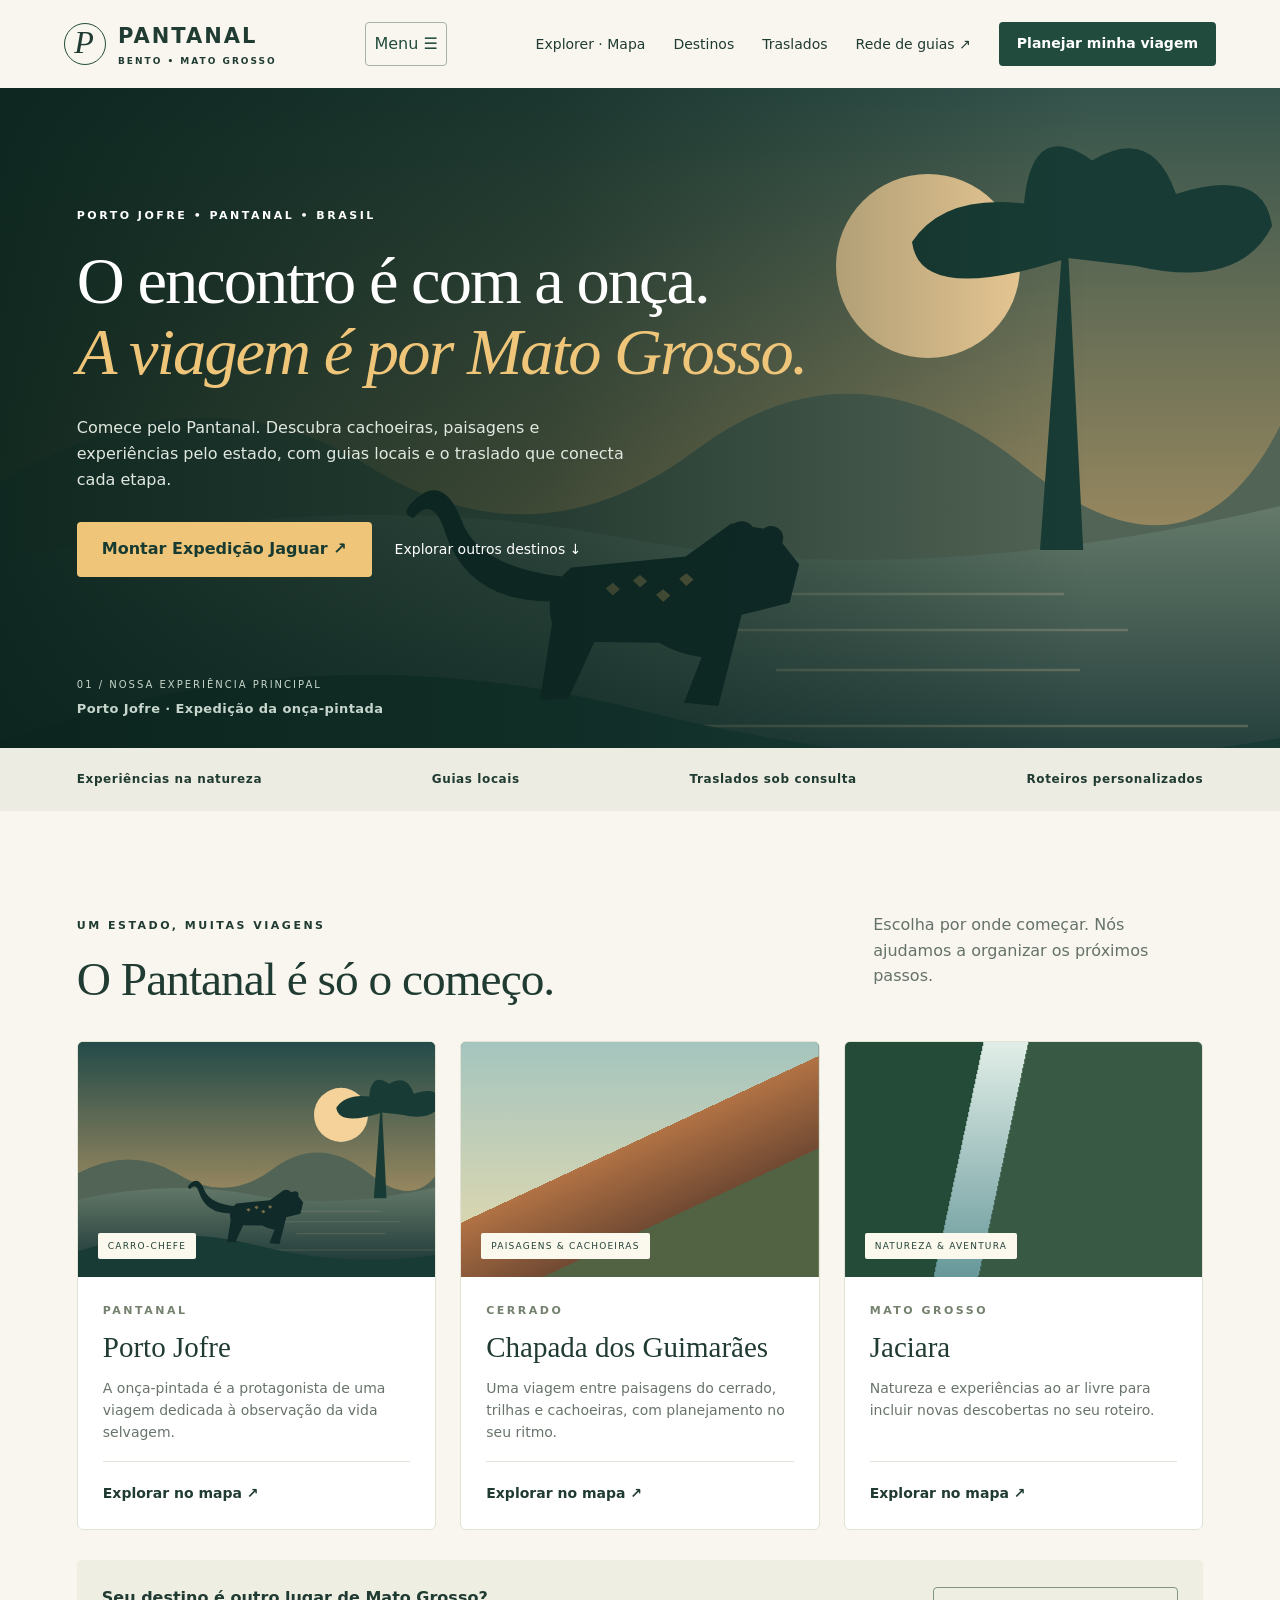
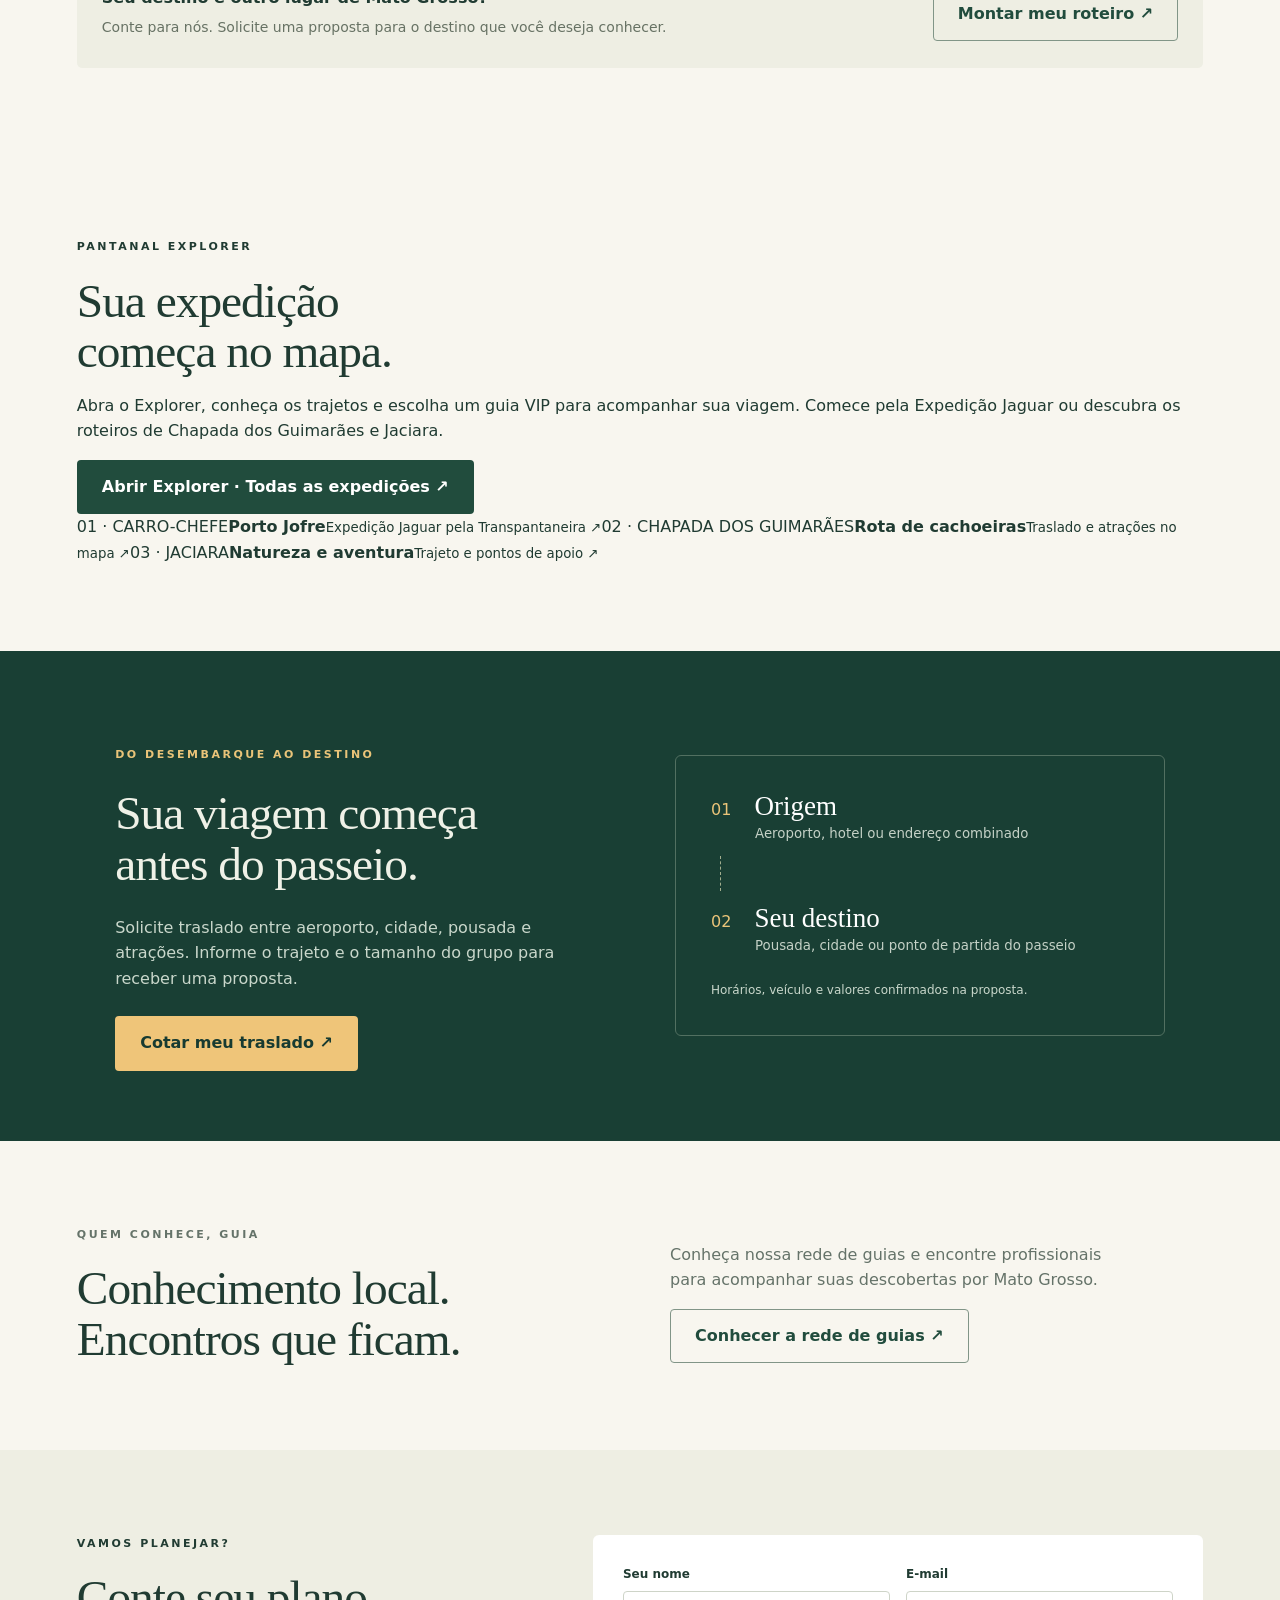
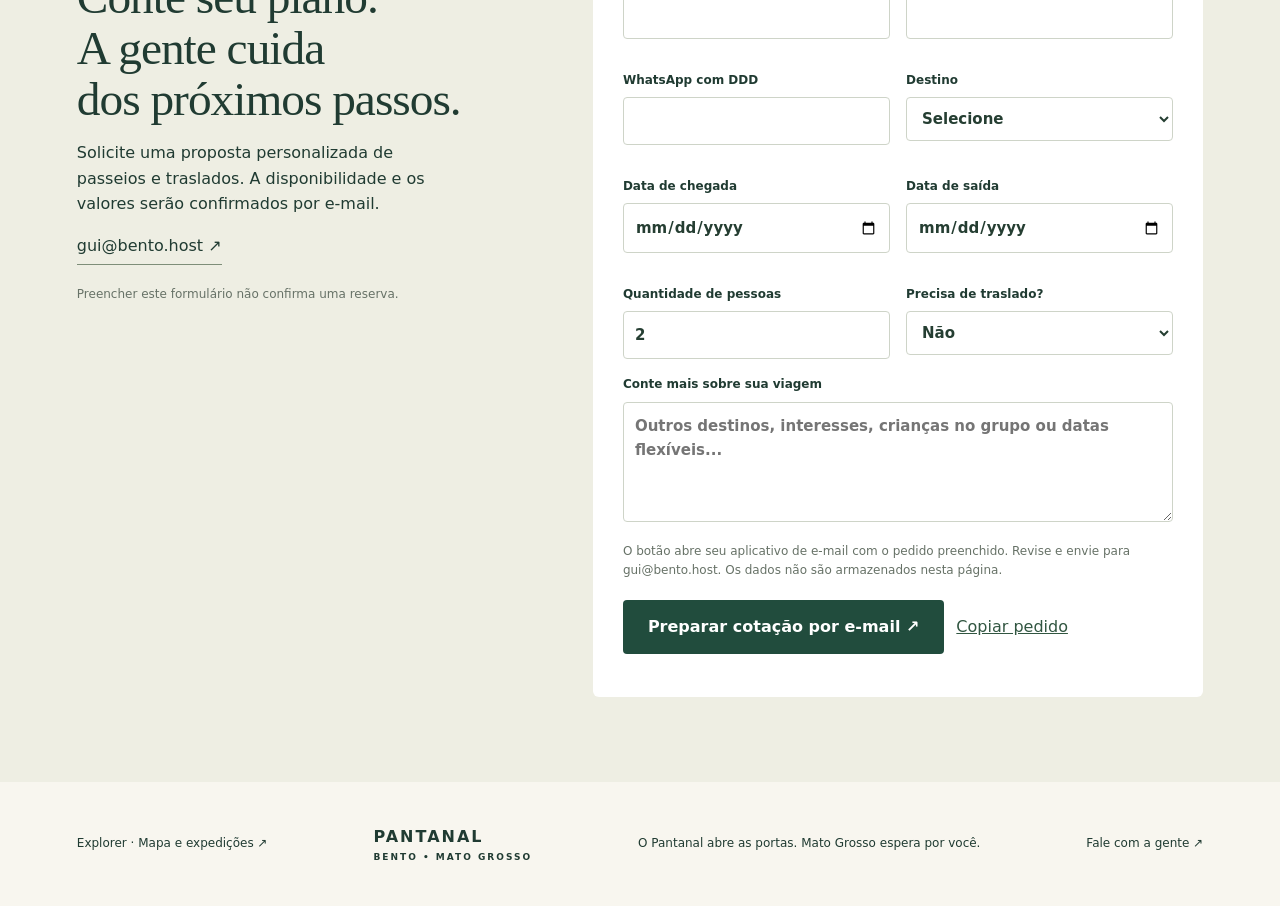
==== index.html @ ec5a6e02 "Add files via upload" ====
<!doctype html>
<html lang="pt-BR"><head><meta charset="utf-8"><meta name="viewport" content="width=device-width,initial-scale=1"><title>Pantanal Bento | Sua viagem por Mato Grosso</title><meta name="description" content="Planeje sua viagem a Porto Jofre, Pantanal, Chapada dos Guimarães e Jaciara. Solicite cotação de experiências, guias e traslados em Mato Grosso."><meta name="theme-color" content="#173d34"><link rel="stylesheet" href="assets/pantanal-home/home.css"><script defer src="assets/pantanal-home/home.js"></script></head>
<body><a class="skip" href="#conteudo">Pular para o conteúdo</a><header><a class="brand" href="./" aria-label="Pantanal Bento, início"><span class="mark">P</span><span>PANTANAL<small>BENTO • MATO GROSSO</small></span></a><button class="menu" aria-expanded="false" aria-controls="nav" hidden>Menu ☰</button><nav id="nav" aria-label="Principal"><a href="explorer.html">Explorer · Mapa</a><a href="#destinos">Destinos</a><a href="#traslados">Traslados</a><a href="guias/">Rede de guias ↗</a><a class="button small" href="#cotacao">Planejar minha viagem</a></nav></header>
<main id="conteudo"><section class="hero"><div class="hero-art" role="img" aria-label="Ilustração de uma onça à beira do rio no Pantanal"></div><div class="hero-content"><p class="eyebrow">PORTO JOFRE • PANTANAL • BRASIL</p><h1>O encontro é com a onça.<br><em>A viagem é por Mato Grosso.</em></h1><p>Comece pelo Pantanal. Descubra cachoeiras, paisagens e experiências pelo estado, com guias locais e o traslado que conecta cada etapa.</p><a class="button gold" href="explorer.html?expedicao=porto-jofre">Montar Expedição Jaguar ↗</a><a class="text-link" href="#destinos">Explorar outros destinos ↓</a></div><div class="hero-caption">01 / NOSSA EXPERIÊNCIA PRINCIPAL <strong>Porto Jofre · Expedição da onça-pintada</strong></div></section>
<div class="intro-strip"><span>Experiências na natureza</span><span>Guias locais</span><span>Traslados sob consulta</span><span>Roteiros personalizados</span></div>
<section class="section" id="destinos"><div class="section-heading"><div><p class="eyebrow">UM ESTADO, MUITAS VIAGENS</p><h2>O Pantanal é só o começo.</h2></div><p>Escolha por onde começar. Nós ajudamos a organizar os próximos passos.</p></div><div class="cards"><article class="card"><div class="cover pantanal"><span>CARRO-CHEFE</span></div><div class="card-body"><p class="eyebrow">PANTANAL</p><h3>Porto Jofre</h3><p>A onça-pintada é a protagonista de uma viagem dedicada à observação da vida selvagem.</p><a href="explorer.html?expedicao=porto-jofre">Explorar no mapa ↗</a></div></article><article class="card"><div class="cover chapada"><span>PAISAGENS & CACHOEIRAS</span></div><div class="card-body"><p class="eyebrow">CERRADO</p><h3>Chapada dos Guimarães</h3><p>Uma viagem entre paisagens do cerrado, trilhas e cachoeiras, com planejamento no seu ritmo.</p><a href="explorer.html?expedicao=chapada">Explorar no mapa ↗</a></div></article><article class="card"><div class="cover jaciara"><span>NATUREZA & AVENTURA</span></div><div class="card-body"><p class="eyebrow">MATO GROSSO</p><h3>Jaciara</h3><p>Natureza e experiências ao ar livre para incluir novas descobertas no seu roteiro.</p><a href="explorer.html?expedicao=jaciara">Explorar no mapa ↗</a></div></article></div><div class="other"><div><strong>Seu destino é outro lugar de Mato Grosso?</strong><p>Conte para nós. Solicite uma proposta para o destino que você deseja conhecer.</p></div><a class="button outline" href="#cotacao" data-destino="Outro destino em Mato Grosso">Montar meu roteiro ↗</a></div></section>
<section class="section explorer-entry" id="explorer" aria-labelledby="explorer-title"><div><p class="eyebrow">PANTANAL EXPLORER</p><h2 id="explorer-title">Sua expedição<br>começa no mapa.</h2><p>Abra o Explorer, conheça os trajetos e escolha um guia VIP para acompanhar sua viagem. Comece pela Expedição Jaguar ou descubra os roteiros de Chapada dos Guimarães e Jaciara.</p><a class="button" href="explorer.html">Abrir Explorer · Todas as expedições ↗</a></div><div class="explorer-routes" aria-label="Expedições no Explorer"><a href="explorer.html?expedicao=porto-jofre"><span>01 · CARRO-CHEFE</span><strong>Porto Jofre</strong><small>Expedição Jaguar pela Transpantaneira ↗</small></a><a href="explorer.html?expedicao=chapada"><span>02 · CHAPADA DOS GUIMARÃES</span><strong>Rota de cachoeiras</strong><small>Traslado e atrações no mapa ↗</small></a><a href="explorer.html?expedicao=jaciara"><span>03 · JACIARA</span><strong>Natureza e aventura</strong><small>Trajeto e pontos de apoio ↗</small></a></div></section>
<section class="transfer" id="traslados"><div><p class="eyebrow">DO DESEMBARQUE AO DESTINO</p><h2>Sua viagem começa<br>antes do passeio.</h2><p>Solicite traslado entre aeroporto, cidade, pousada e atrações. Informe o trajeto e o tamanho do grupo para receber uma proposta.</p><a class="button gold" href="#cotacao" id="transfer-link">Cotar meu traslado ↗</a></div><div class="route"><span>01 <strong>Origem</strong><small>Aeroporto, hotel ou endereço combinado</small></span><div class="route-line"></div><span>02 <strong>Seu destino</strong><small>Pousada, cidade ou ponto de partida do passeio</small></span><p>Horários, veículo e valores confirmados na proposta.</p></div></section>
<section class="section guide"><div><p class="eyebrow">QUEM CONHECE, GUIA</p><h2>Conhecimento local.<br>Encontros que ficam.</h2></div><div><p>Conheça nossa rede de guias e encontre profissionais para acompanhar suas descobertas por Mato Grosso.</p><a class="button outline" href="guias/">Conhecer a rede de guias ↗</a></div></section>
<section class="quote section" id="cotacao"><div class="quote-intro"><p class="eyebrow">VAMOS PLANEJAR?</p><h2>Conte seu plano.<br>A gente cuida<br>dos próximos passos.</h2><p>Solicite uma proposta personalizada de passeios e traslados. A disponibilidade e os valores serão confirmados por e-mail.</p><a href="mailto:gui@bento.host">gui@bento.host ↗</a><p class="note">Preencher este formulário não confirma uma reserva.</p></div><form id="quote-form"><div class="fields"><label>Seu nome<input name="nome" autocomplete="name" required maxlength="100"></label><label>E-mail<input name="email" type="email" autocomplete="email" required maxlength="150"></label><label>WhatsApp com DDD<input name="telefone" type="tel" autocomplete="tel" required maxlength="35"></label><label>Destino<select name="destino" id="destination" required><option value="">Selecione</option><option>Porto Jofre — Onça-pintada</option><option>Chapada dos Guimarães</option><option>Jaciara</option><option>Outro destino em Mato Grosso</option><option>Somente traslado</option></select></label><label>Data de chegada<input type="date" name="chegada" id="arrival"></label><label>Data de saída<input type="date" name="saida" id="departure"></label><label>Quantidade de pessoas<input name="pessoas" type="number" min="1" max="200" value="2" required></label><label>Precisa de traslado?<select name="traslado" id="transfer"><option>Não</option><option>Sim</option><option>Ainda não sei</option></select></label></div><div id="transfer-fields" class="fields"><label>Origem do traslado<input name="origem" maxlength="200" placeholder="Ex.: Aeroporto de Cuiabá"></label><label>Destino do traslado<input name="destino_traslado" maxlength="200" placeholder="Cidade, pousada ou atração"></label></div><label>Conte mais sobre sua viagem<textarea name="observacoes" rows="4" maxlength="1500" placeholder="Outros destinos, interesses, crianças no grupo ou datas flexíveis..."></textarea></label><p class="note">O botão abre seu aplicativo de e-mail com o pedido preenchido. Revise e envie para gui@bento.host. Os dados não são armazenados nesta página.</p><button class="button" type="submit">Preparar cotação por e-mail ↗</button><button class="copy" type="button" id="copy">Copiar pedido</button><p id="status" role="status" aria-live="polite"></p><textarea id="fallback" aria-label="Pedido pronto para copiar" readonly hidden></textarea><noscript><p>Ative o JavaScript para preencher o pedido automaticamente ou envie os detalhes para <a href="mailto:gui@bento.host">gui@bento.host</a>.</p></noscript></form></section></main>
<footer><a href="explorer.html">Explorer · Mapa e expedições ↗</a><a class="brand" href="./">PANTANAL <small>BENTO • MATO GROSSO</small></a><p>O Pantanal abre as portas. Mato Grosso espera por você.</p><a href="mailto:gui@bento.host">Fale com a gente ↗</a></footer></body></html>
---- assets/pantanal-home/home.css ----
*{box-sizing:border-box}html{scroll-behavior:smooth;scroll-padding-top:100px}body{margin:0;color:#203b32;background:#f8f6ef;font:16px/1.6 system-ui,sans-serif}a{color:inherit;text-decoration:none}button,input,select,textarea{font:inherit}button,a,input,select,textarea{-webkit-tap-highlight-color:transparent}a:focus-visible,button:focus-visible,input:focus-visible,select:focus-visible,textarea:focus-visible{outline:3px solid #bb8026;outline-offset:4px}header{display:flex;justify-content:space-between;align-items:center;padding:20px 5%;gap:24px;background:#f8f6ef;position:relative;z-index:3}.brand{font-weight:800;letter-spacing:2px;display:flex;align-items:center;gap:12px;font-size:21px}.brand small{display:block;font-size:9px;letter-spacing:2px}.mark{border:1px solid #244c3c;border-radius:50%;width:42px;height:42px;text-align:center;font:italic 32px Georgia}nav{display:flex;gap:28px;align-items:center;font-size:14px}.button{display:inline-flex;justify-content:center;align-items:center;padding:15px 24px;background:#214c3d;color:white;border:1px solid transparent;border-radius:4px;font-weight:650;cursor:pointer;line-height:1.4}.button:hover{filter:brightness(1.1)}.small{padding:11px 17px}.gold{background:#efc579;color:#173b31}.outline{background:transparent;color:#214c3d;border-color:#819587}.hero{position:relative;min-height:660px;background:#16372f;color:white;display:flex;align-items:center;overflow:hidden}.hero-art{position:absolute;inset:0;background:linear-gradient(90deg,rgba(11,36,29,.94),rgba(11,36,29,.62) 43%,transparent 85%),url('hero.webp'),url('pantanal.svg');background-size:cover;background-position:center}.hero-content{position:relative;padding:70px 6% 120px;max-width:960px}.eyebrow{font-size:11px;letter-spacing:2.5px;font-weight:750;margin:0 0 20px}h1,h2,h3{font-family:Georgia,serif;font-weight:400;line-height:1.07;margin:0}h1{font-size:clamp(42px,5.2vw,76px);letter-spacing:-2px}h1 em{color:#efc579;font-weight:400}h2{font-size:clamp(34px,3.7vw,51px);letter-spacing:-1px}h3{font-size:29px}.hero-content>p:not(.eyebrow){max-width:560px;color:#e0e8e0;margin:28px 0}.text-link{display:inline-block;margin:18px 0 18px 23px;font-size:14px}.hero-caption{position:absolute;bottom:28px;left:6%;font-size:10px;letter-spacing:2px;color:#c7d6cc}.hero-caption strong{display:block;font-size:13px;letter-spacing:.4px;margin-top:6px}.intro-strip{padding:22px 6%;display:flex;justify-content:space-between;gap:16px;background:#edece2;font-size:12px;font-weight:650;letter-spacing:.6px}.section{padding:85px 6%;max-width:1500px;margin:auto}.section-heading{display:flex;align-items:end;justify-content:space-between;gap:40px;margin-bottom:36px}.section-heading>p{max-width:330px;color:#657269}.cards{display:grid;grid-template-columns:repeat(3,1fr);gap:24px}.card{background:#fff;border:1px solid #e2e3d7;border-radius:6px;overflow:hidden}.cover{height:235px;background-size:cover;background-position:center;position:relative;background-color:#476b59}.pantanal{background-image:url('porto-jofre.webp'),url('pantanal.svg')}.chapada{background-image:url('chapada.webp'),linear-gradient(155deg,transparent 45%,#b17244 45%,#714a33 68%,#516342 68%),linear-gradient(#a5c5bf,#e8dbad)}.jaciara{background-image:url('jaciara.webp'),linear-gradient(102deg,#244b37 34%,transparent 34%,transparent 45%,#385944 45%),linear-gradient(#e1eee7,#67989a)}.cover span{position:absolute;bottom:18px;left:20px;background:#fbf8ed;color:#244238;font-size:9px;letter-spacing:1.2px;padding:6px 10px;border-radius:2px}.card-body{padding:25px}.card .eyebrow{margin-bottom:12px;color:#74816e}.card p:not(.eyebrow){font-size:14px;color:#68746a;min-height:70px}.card a{display:block;border-top:1px solid #e2e5dc;padding-top:20px;font-size:14px;font-weight:700}.other{display:flex;justify-content:space-between;align-items:center;gap:20px;margin-top:30px;padding:25px;background:#eeeee3;border-radius:5px}.other p{font-size:14px;margin:5px 0;color:#677264}.transfer{background:#193f34;color:#eff1e7;display:grid;grid-template-columns:1fr 1fr;gap:70px;padding:70px 9%}.transfer .eyebrow{color:#eac479}.transfer p{max-width:490px;color:#c9d7cb;margin:25px 0}.route{border:1px solid #527061;padding:35px;border-radius:6px;align-self:center}.route span{display:block;color:#eac479}.route strong{margin-left:18px;font:27px Georgia;color:#fff}.route small{display:block;margin-left:44px;color:#c4d1c6}.route-line{height:35px;border-left:1px dashed #a2ae8e;margin:12px 0 12px 9px}.route p{font-size:12px;margin-bottom:0}.guide{display:grid;grid-template-columns:1fr 1fr;gap:60px}.guide p{max-width:470px;color:#657369}.quote{display:grid;grid-template-columns:.85fr 1.15fr;gap:65px;background:#eeeee3;max-width:none}.quote-intro>p:not(.eyebrow){max-width:390px}.quote-intro>a{display:inline-block;border-bottom:1px solid #7e8e79;padding-bottom:5px}form{background:#fff;padding:30px;border-radius:6px}.fields{display:grid;grid-template-columns:1fr 1fr;gap:16px}label{display:block;font-size:12px;font-weight:650;margin-bottom:16px}input,select,textarea{display:block;width:100%;min-width:0;border:1px solid #ced4c8;border-radius:4px;background:#fff;padding:11px;margin-top:7px;color:#253e32;font-size:15px}textarea{resize:vertical}.note{font-size:12px;color:#677267;line-height:1.6;margin:20px 0}.copy{background:none;border:0;text-decoration:underline;color:#315641;cursor:pointer;padding:12px}.menu{border:1px solid #a5b4a3;padding:8px;background:transparent;border-radius:4px;color:#214c3d}footer{padding:40px 6%;display:flex;align-items:center;justify-content:space-between;gap:24px;font-size:12px}footer .brand{display:block;font-size:16px}.skip{position:absolute;top:-100px}.skip:focus{top:0;background:white;z-index:10;padding:16px}[hidden]{display:none!important}#status{font-size:13px}a:hover{text-decoration:underline}.button:hover{text-decoration:none}@media(max-width:850px){header{flex-wrap:wrap}nav{gap:18px;flex-wrap:wrap}html.js .menu{display:block}html.js nav{display:none;width:100%;flex-direction:column;align-items:stretch}html.js nav.open{display:flex}.hero{min-height:630px}.hero-content{padding-bottom:135px}.hero-art{background-position:65% center}.section{padding:55px 6%}.section-heading{display:block}.cards{gap:14px}.card-body{padding:18px}.cover{height:180px}.transfer,.quote,.guide{grid-template-columns:1fr;gap:30px}.other{align-items:start;flex-direction:column}footer{flex-wrap:wrap}}@media(max-width:620px){.cards{grid-template-columns:1fr}.cover{height:240px}.intro-strip{display:grid;grid-template-columns:1fr 1fr;font-size:11px}.hero-content{padding-top:55px}.hero-art{background-image:linear-gradient(90deg,rgba(11,36,29,.88),rgba(11,36,29,.5)),url('hero.webp'),url('pantanal.svg')}.text-link{margin-left:0;display:block}.fields{grid-template-columns:1fr;gap:0}form{padding:20px}.card p:not(.eyebrow){min-height:0}.transfer{padding:50px 6%}.route{padding:24px}h1{letter-spacing:-1px}.hero-caption{letter-spacing:1px}.quote .button{width:100%}}@media(prefers-reduced-motion:reduce){html{scroll-behavior:auto}}
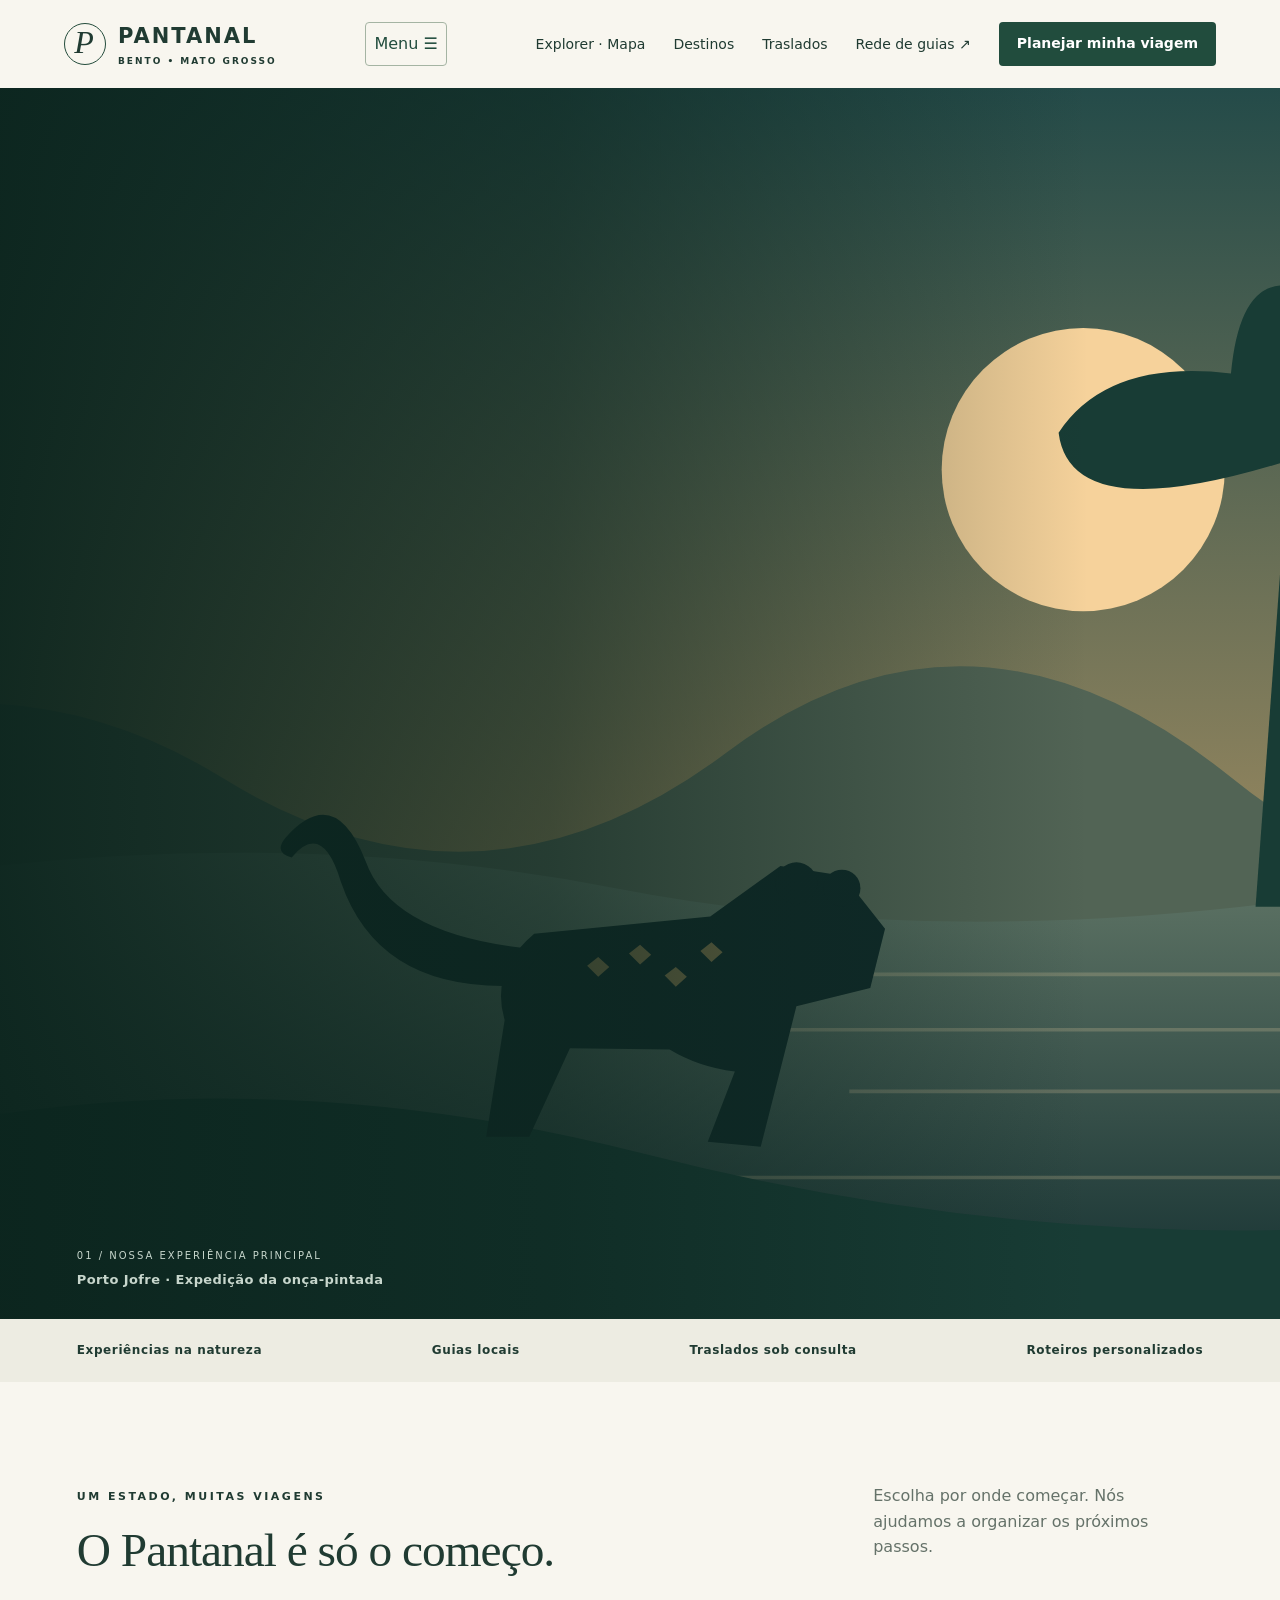
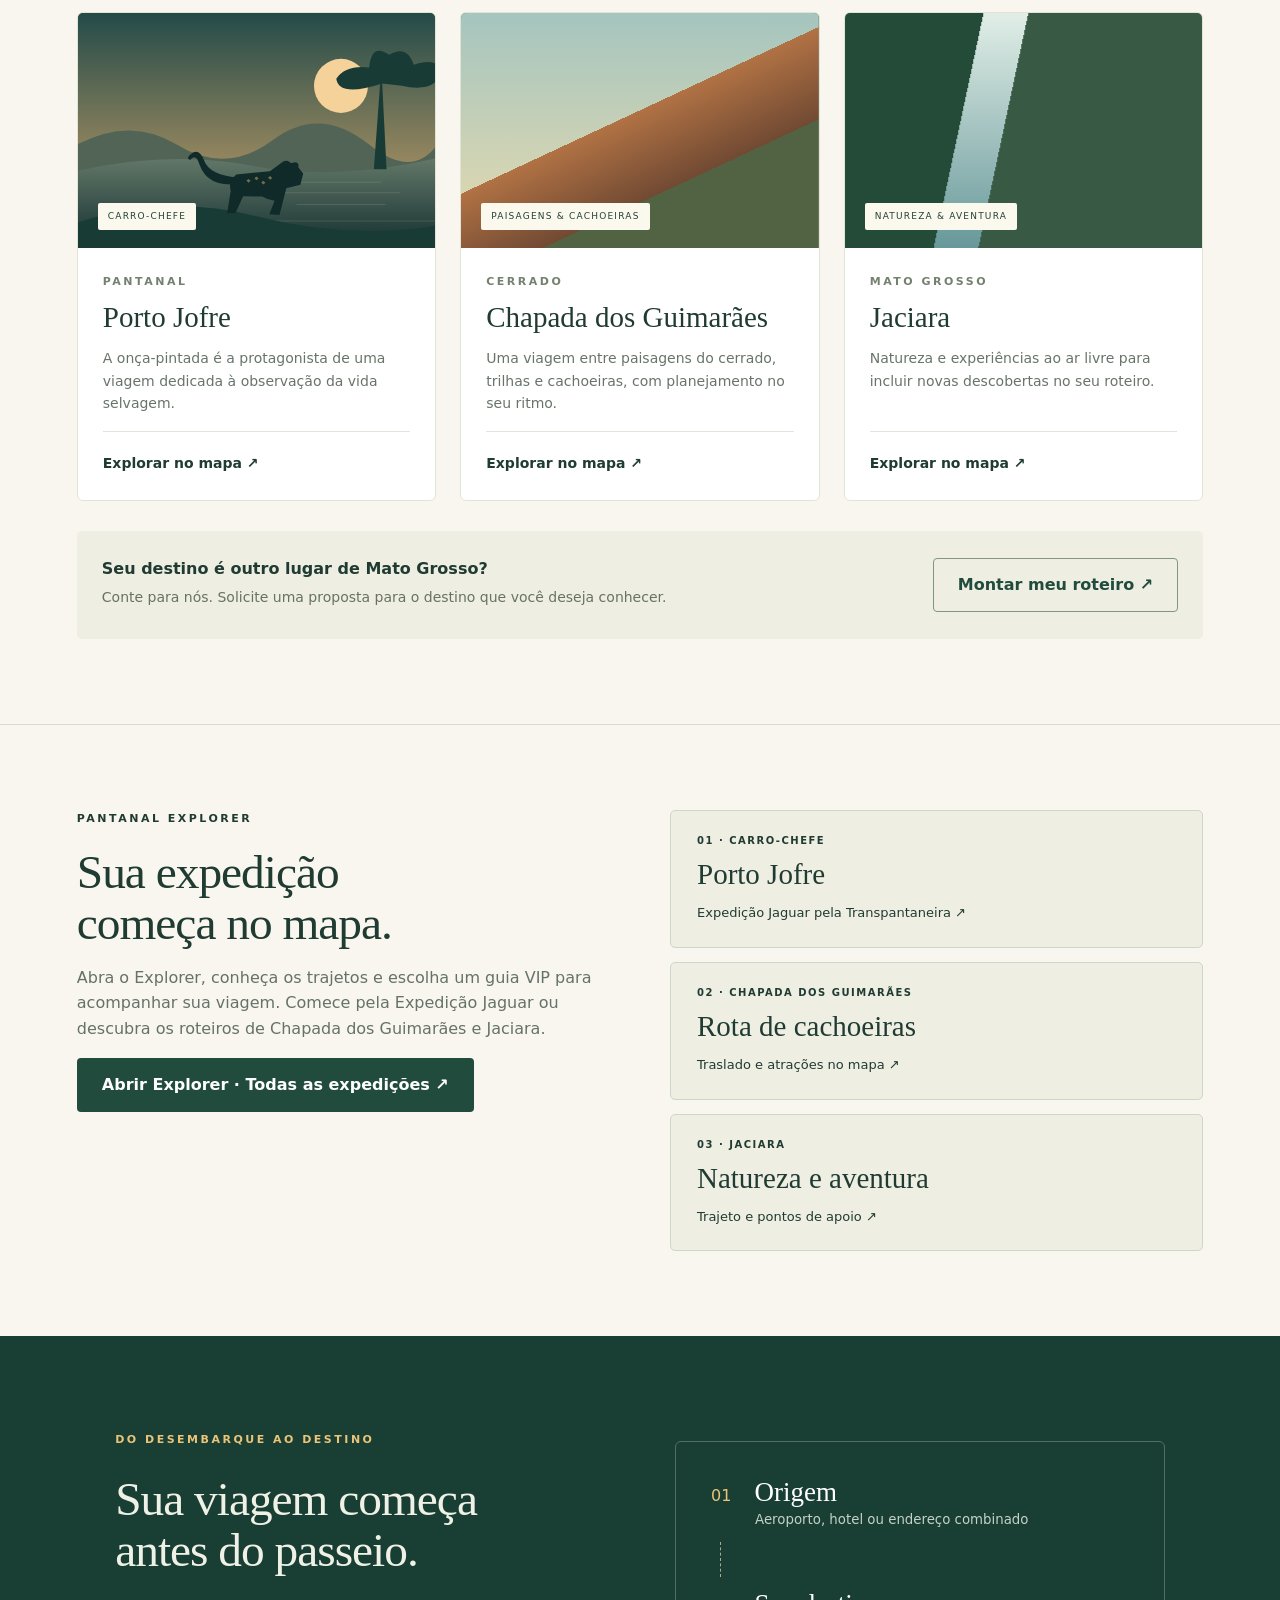
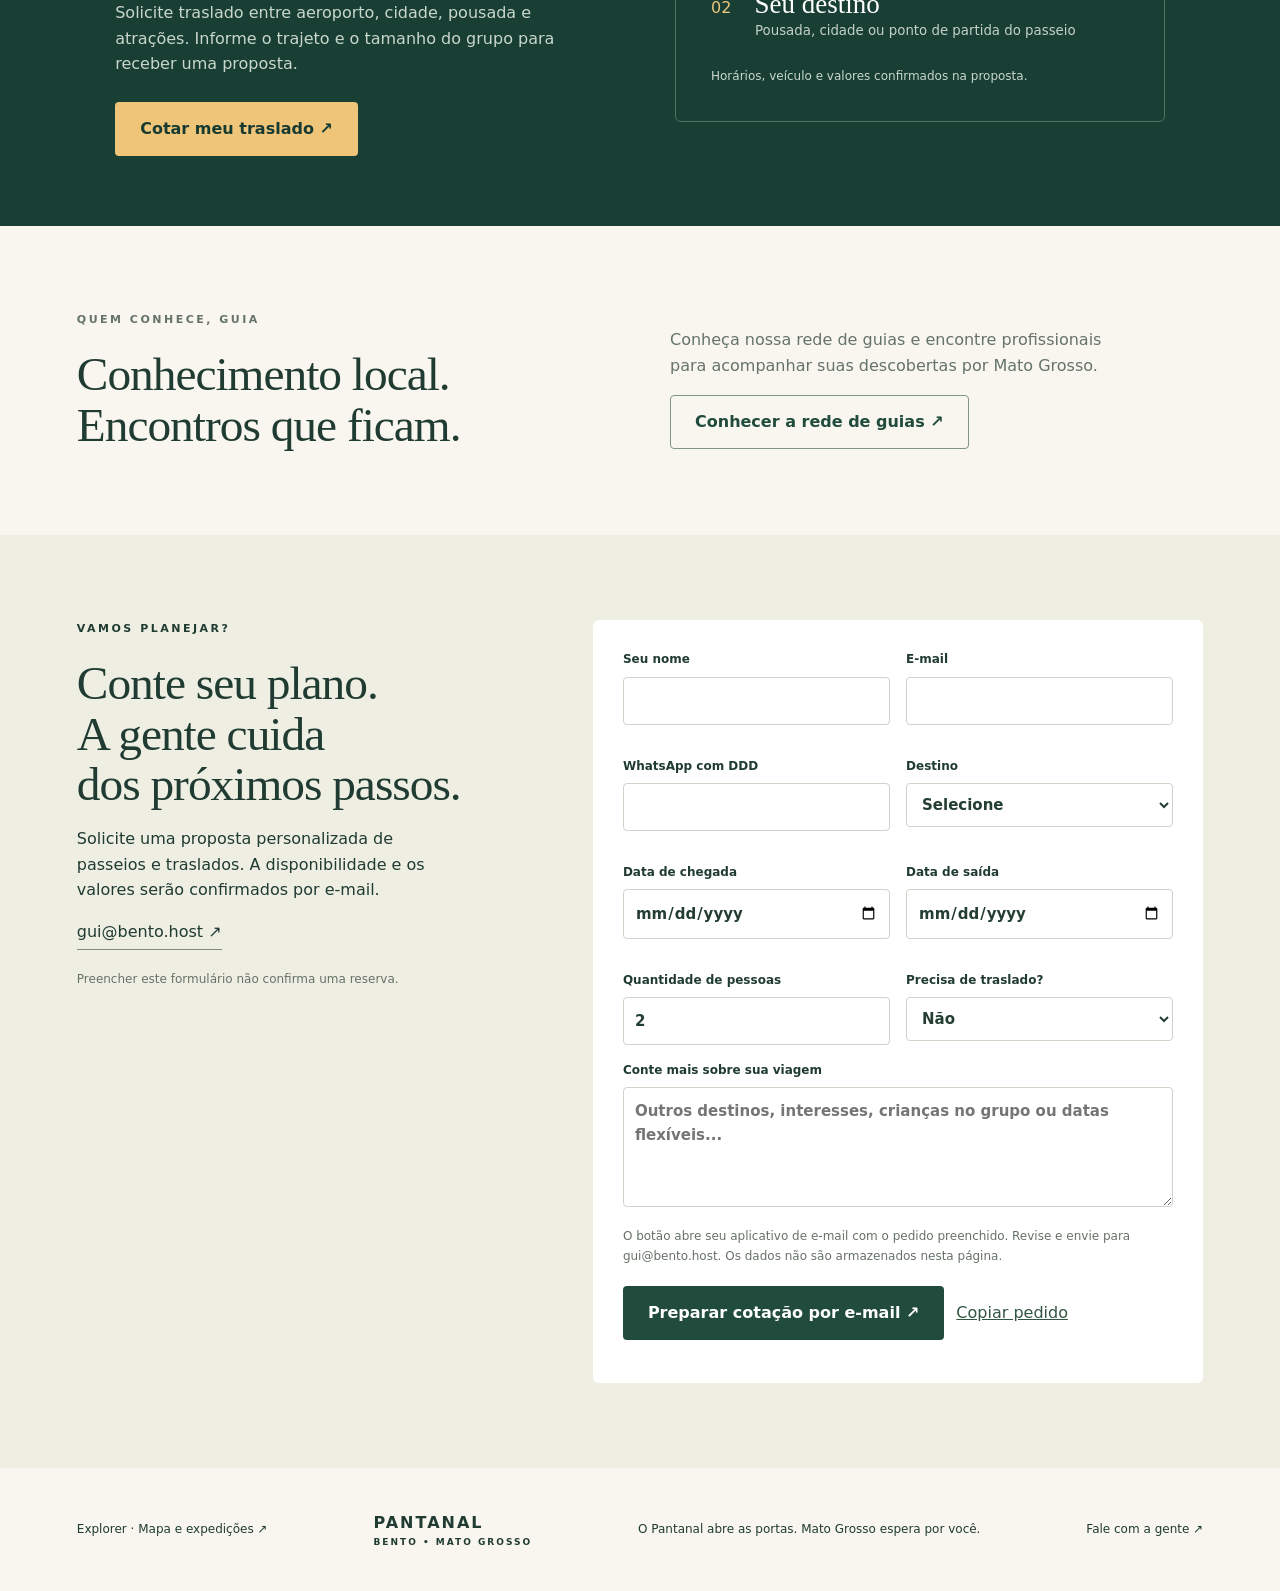
==== commit 10915bc9: "Add files via upload" ====
--- a/index.html
+++ b/index.html
@@ -1,7 +1,7 @@
 <!doctype html>
 <html lang="pt-BR"><head><meta charset="utf-8"><meta name="viewport" content="width=device-width,initial-scale=1"><title>Pantanal Bento | Sua viagem por Mato Grosso</title><meta name="description" content="Planeje sua viagem a Porto Jofre, Pantanal, Chapada dos Guimarães e Jaciara. Solicite cotação de experiências, guias e traslados em Mato Grosso."><meta name="theme-color" content="#173d34"><link rel="stylesheet" href="assets/pantanal-home/home.css"><script defer src="assets/pantanal-home/home.js"></script></head>
 <body><a class="skip" href="#conteudo">Pular para o conteúdo</a><header><a class="brand" href="./" aria-label="Pantanal Bento, início"><span class="mark">P</span><span>PANTANAL<small>BENTO • MATO GROSSO</small></span></a><button class="menu" aria-expanded="false" aria-controls="nav" hidden>Menu ☰</button><nav id="nav" aria-label="Principal"><a href="explorer.html">Explorer · Mapa</a><a href="#destinos">Destinos</a><a href="#traslados">Traslados</a><a href="guias/">Rede de guias ↗</a><a class="button small" href="#cotacao">Planejar minha viagem</a></nav></header>
-<main id="conteudo"><section class="hero"><div class="hero-art" role="img" aria-label="Ilustração de uma onça à beira do rio no Pantanal"></div><div class="hero-content"><p class="eyebrow">PORTO JOFRE • PANTANAL • BRASIL</p><h1>O encontro é com a onça.<br><em>A viagem é por Mato Grosso.</em></h1><p>Comece pelo Pantanal. Descubra cachoeiras, paisagens e experiências pelo estado, com guias locais e o traslado que conecta cada etapa.</p><a class="button gold" href="explorer.html?expedicao=porto-jofre">Montar Expedição Jaguar ↗</a><a class="text-link" href="#destinos">Explorar outros destinos ↓</a></div><div class="hero-caption">01 / NOSSA EXPERIÊNCIA PRINCIPAL <strong>Porto Jofre · Expedição da onça-pintada</strong></div></section>
+<main id="conteudo"><section class="hero"><div class="hero-art" aria-hidden="true"></div><video class="hero-video" id="hero-video" autoplay muted loop playsinline preload="metadata" poster="assets/pantanal-home/pantanal.svg" aria-hidden="true"><source src="assets/videos/capa.mp4" type="video/mp4"></video><div class="hero-shade" aria-hidden="true"></div><button class="hero-video-toggle" id="hero-video-toggle" type="button" aria-controls="hero-video" hidden>Pausar vídeo</button><div class="hero-content"><p class="eyebrow">PORTO JOFRE • PANTANAL • BRASIL</p><h1>O encontro é com a onça.<br><em>A viagem é por Mato Grosso.</em></h1><p>Comece pelo Pantanal. Descubra cachoeiras, paisagens e experiências pelo estado, com guias locais e o traslado que conecta cada etapa.</p><a class="button gold" href="explorer.html?expedicao=porto-jofre">Montar Expedição Jaguar ↗</a><a class="text-link" href="#destinos">Explorar outros destinos ↓</a></div><div class="hero-caption">01 / NOSSA EXPERIÊNCIA PRINCIPAL <strong>Porto Jofre · Expedição da onça-pintada</strong></div></section>
 <div class="intro-strip"><span>Experiências na natureza</span><span>Guias locais</span><span>Traslados sob consulta</span><span>Roteiros personalizados</span></div>
 <section class="section" id="destinos"><div class="section-heading"><div><p class="eyebrow">UM ESTADO, MUITAS VIAGENS</p><h2>O Pantanal é só o começo.</h2></div><p>Escolha por onde começar. Nós ajudamos a organizar os próximos passos.</p></div><div class="cards"><article class="card"><div class="cover pantanal"><span>CARRO-CHEFE</span></div><div class="card-body"><p class="eyebrow">PANTANAL</p><h3>Porto Jofre</h3><p>A onça-pintada é a protagonista de uma viagem dedicada à observação da vida selvagem.</p><a href="explorer.html?expedicao=porto-jofre">Explorar no mapa ↗</a></div></article><article class="card"><div class="cover chapada"><span>PAISAGENS & CACHOEIRAS</span></div><div class="card-body"><p class="eyebrow">CERRADO</p><h3>Chapada dos Guimarães</h3><p>Uma viagem entre paisagens do cerrado, trilhas e cachoeiras, com planejamento no seu ritmo.</p><a href="explorer.html?expedicao=chapada">Explorar no mapa ↗</a></div></article><article class="card"><div class="cover jaciara"><span>NATUREZA & AVENTURA</span></div><div class="card-body"><p class="eyebrow">MATO GROSSO</p><h3>Jaciara</h3><p>Natureza e experiências ao ar livre para incluir novas descobertas no seu roteiro.</p><a href="explorer.html?expedicao=jaciara">Explorar no mapa ↗</a></div></article></div><div class="other"><div><strong>Seu destino é outro lugar de Mato Grosso?</strong><p>Conte para nós. Solicite uma proposta para o destino que você deseja conhecer.</p></div><a class="button outline" href="#cotacao" data-destino="Outro destino em Mato Grosso">Montar meu roteiro ↗</a></div></section>
 <section class="section explorer-entry" id="explorer" aria-labelledby="explorer-title"><div><p class="eyebrow">PANTANAL EXPLORER</p><h2 id="explorer-title">Sua expedição<br>começa no mapa.</h2><p>Abra o Explorer, conheça os trajetos e escolha um guia VIP para acompanhar sua viagem. Comece pela Expedição Jaguar ou descubra os roteiros de Chapada dos Guimarães e Jaciara.</p><a class="button" href="explorer.html">Abrir Explorer · Todas as expedições ↗</a></div><div class="explorer-routes" aria-label="Expedições no Explorer"><a href="explorer.html?expedicao=porto-jofre"><span>01 · CARRO-CHEFE</span><strong>Porto Jofre</strong><small>Expedição Jaguar pela Transpantaneira ↗</small></a><a href="explorer.html?expedicao=chapada"><span>02 · CHAPADA DOS GUIMARÃES</span><strong>Rota de cachoeiras</strong><small>Traslado e atrações no mapa ↗</small></a><a href="explorer.html?expedicao=jaciara"><span>03 · JACIARA</span><strong>Natureza e aventura</strong><small>Trajeto e pontos de apoio ↗</small></a></div></section>
--- a/assets/pantanal-home/home.css
+++ b/assets/pantanal-home/home.css
@@ -1 +1,5 @@
 *{box-sizing:border-box}html{scroll-behavior:smooth;scroll-padding-top:100px}body{margin:0;color:#203b32;background:#f8f6ef;font:16px/1.6 system-ui,sans-serif}a{color:inherit;text-decoration:none}button,input,select,textarea{font:inherit}button,a,input,select,textarea{-webkit-tap-highlight-color:transparent}a:focus-visible,button:focus-visible,input:focus-visible,select:focus-visible,textarea:focus-visible{outline:3px solid #bb8026;outline-offset:4px}header{display:flex;justify-content:space-between;align-items:center;padding:20px 5%;gap:24px;background:#f8f6ef;position:relative;z-index:3}.brand{font-weight:800;letter-spacing:2px;display:flex;align-items:center;gap:12px;font-size:21px}.brand small{display:block;font-size:9px;letter-spacing:2px}.mark{border:1px solid #244c3c;border-radius:50%;width:42px;height:42px;text-align:center;font:italic 32px Georgia}nav{display:flex;gap:28px;align-items:center;font-size:14px}.button{display:inline-flex;justify-content:center;align-items:center;padding:15px 24px;background:#214c3d;color:white;border:1px solid transparent;border-radius:4px;font-weight:650;cursor:pointer;line-height:1.4}.button:hover{filter:brightness(1.1)}.small{padding:11px 17px}.gold{background:#efc579;color:#173b31}.outline{background:transparent;color:#214c3d;border-color:#819587}.hero{position:relative;min-height:660px;background:#16372f;color:white;display:flex;align-items:center;overflow:hidden}.hero-art{position:absolute;inset:0;background:linear-gradient(90deg,rgba(11,36,29,.94),rgba(11,36,29,.62) 43%,transparent 85%),url('hero.webp'),url('pantanal.svg');background-size:cover;background-position:center}.hero-content{position:relative;padding:70px 6% 120px;max-width:960px}.eyebrow{font-size:11px;letter-spacing:2.5px;font-weight:750;margin:0 0 20px}h1,h2,h3{font-family:Georgia,serif;font-weight:400;line-height:1.07;margin:0}h1{font-size:clamp(42px,5.2vw,76px);letter-spacing:-2px}h1 em{color:#efc579;font-weight:400}h2{font-size:clamp(34px,3.7vw,51px);letter-spacing:-1px}h3{font-size:29px}.hero-content>p:not(.eyebrow){max-width:560px;color:#e0e8e0;margin:28px 0}.text-link{display:inline-block;margin:18px 0 18px 23px;font-size:14px}.hero-caption{position:absolute;bottom:28px;left:6%;font-size:10px;letter-spacing:2px;color:#c7d6cc}.hero-caption strong{display:block;font-size:13px;letter-spacing:.4px;margin-top:6px}.intro-strip{padding:22px 6%;display:flex;justify-content:space-between;gap:16px;background:#edece2;font-size:12px;font-weight:650;letter-spacing:.6px}.section{padding:85px 6%;max-width:1500px;margin:auto}.section-heading{display:flex;align-items:end;justify-content:space-between;gap:40px;margin-bottom:36px}.section-heading>p{max-width:330px;color:#657269}.cards{display:grid;grid-template-columns:repeat(3,1fr);gap:24px}.card{background:#fff;border:1px solid #e2e3d7;border-radius:6px;overflow:hidden}.cover{height:235px;background-size:cover;background-position:center;position:relative;background-color:#476b59}.pantanal{background-image:url('porto-jofre.webp'),url('pantanal.svg')}.chapada{background-image:url('chapada.webp'),linear-gradient(155deg,transparent 45%,#b17244 45%,#714a33 68%,#516342 68%),linear-gradient(#a5c5bf,#e8dbad)}.jaciara{background-image:url('jaciara.webp'),linear-gradient(102deg,#244b37 34%,transparent 34%,transparent 45%,#385944 45%),linear-gradient(#e1eee7,#67989a)}.cover span{position:absolute;bottom:18px;left:20px;background:#fbf8ed;color:#244238;font-size:9px;letter-spacing:1.2px;padding:6px 10px;border-radius:2px}.card-body{padding:25px}.card .eyebrow{margin-bottom:12px;color:#74816e}.card p:not(.eyebrow){font-size:14px;color:#68746a;min-height:70px}.card a{display:block;border-top:1px solid #e2e5dc;padding-top:20px;font-size:14px;font-weight:700}.other{display:flex;justify-content:space-between;align-items:center;gap:20px;margin-top:30px;padding:25px;background:#eeeee3;border-radius:5px}.other p{font-size:14px;margin:5px 0;color:#677264}.transfer{background:#193f34;color:#eff1e7;display:grid;grid-template-columns:1fr 1fr;gap:70px;padding:70px 9%}.transfer .eyebrow{color:#eac479}.transfer p{max-width:490px;color:#c9d7cb;margin:25px 0}.route{border:1px solid #527061;padding:35px;border-radius:6px;align-self:center}.route span{display:block;color:#eac479}.route strong{margin-left:18px;font:27px Georgia;color:#fff}.route small{display:block;margin-left:44px;color:#c4d1c6}.route-line{height:35px;border-left:1px dashed #a2ae8e;margin:12px 0 12px 9px}.route p{font-size:12px;margin-bottom:0}.guide{display:grid;grid-template-columns:1fr 1fr;gap:60px}.guide p{max-width:470px;color:#657369}.quote{display:grid;grid-template-columns:.85fr 1.15fr;gap:65px;background:#eeeee3;max-width:none}.quote-intro>p:not(.eyebrow){max-width:390px}.quote-intro>a{display:inline-block;border-bottom:1px solid #7e8e79;padding-bottom:5px}form{background:#fff;padding:30px;border-radius:6px}.fields{display:grid;grid-template-columns:1fr 1fr;gap:16px}label{display:block;font-size:12px;font-weight:650;margin-bottom:16px}input,select,textarea{display:block;width:100%;min-width:0;border:1px solid #ced4c8;border-radius:4px;background:#fff;padding:11px;margin-top:7px;color:#253e32;font-size:15px}textarea{resize:vertical}.note{font-size:12px;color:#677267;line-height:1.6;margin:20px 0}.copy{background:none;border:0;text-decoration:underline;color:#315641;cursor:pointer;padding:12px}.menu{border:1px solid #a5b4a3;padding:8px;background:transparent;border-radius:4px;color:#214c3d}footer{padding:40px 6%;display:flex;align-items:center;justify-content:space-between;gap:24px;font-size:12px}footer .brand{display:block;font-size:16px}.skip{position:absolute;top:-100px}.skip:focus{top:0;background:white;z-index:10;padding:16px}[hidden]{display:none!important}#status{font-size:13px}a:hover{text-decoration:underline}.button:hover{text-decoration:none}@media(max-width:850px){header{flex-wrap:wrap}nav{gap:18px;flex-wrap:wrap}html.js .menu{display:block}html.js nav{display:none;width:100%;flex-direction:column;align-items:stretch}html.js nav.open{display:flex}.hero{min-height:630px}.hero-content{padding-bottom:135px}.hero-art{background-position:65% center}.section{padding:55px 6%}.section-heading{display:block}.cards{gap:14px}.card-body{padding:18px}.cover{height:180px}.transfer,.quote,.guide{grid-template-columns:1fr;gap:30px}.other{align-items:start;flex-direction:column}footer{flex-wrap:wrap}}@media(max-width:620px){.cards{grid-template-columns:1fr}.cover{height:240px}.intro-strip{display:grid;grid-template-columns:1fr 1fr;font-size:11px}.hero-content{padding-top:55px}.hero-art{background-image:linear-gradient(90deg,rgba(11,36,29,.88),rgba(11,36,29,.5)),url('hero.webp'),url('pantanal.svg')}.text-link{margin-left:0;display:block}.fields{grid-template-columns:1fr;gap:0}form{padding:20px}.card p:not(.eyebrow){min-height:0}.transfer{padding:50px 6%}.route{padding:24px}h1{letter-spacing:-1px}.hero-caption{letter-spacing:1px}.quote .button{width:100%}}@media(prefers-reduced-motion:reduce){html{scroll-behavior:auto}}
+
+/* Integração da página inicial com o Explorer existente. */
+.explorer-entry{display:grid;grid-template-columns:1fr 1fr;gap:60px;border-top:1px solid #d6ddcf}.explorer-entry p:not(.eyebrow){max-width:520px;color:#657269}.explorer-routes{display:grid;gap:14px}.explorer-routes a{padding:22px 26px;border:1px solid #cdd7c7;border-radius:5px;display:block;background:#eeeee3}.explorer-routes a:hover{background:#e2e8d9;text-decoration:none}.explorer-routes span{display:block;font-size:10px;letter-spacing:1.5px;font-weight:700}.explorer-routes strong{display:block;font:29px/1.25 Georgia,serif;margin:7px 0}.explorer-routes small{font-size:13px}.pantanal{background-image:url('../expedicoes/porto-jofre.jpg'),url('porto-jofre.webp'),url('pantanal.svg')}.chapada{background-image:url('../expedicoes/chapada-dos-guimaraes.jpg'),url('chapada.webp'),linear-gradient(155deg,transparent 45%,#b17244 45%,#714a33 68%,#516342 68%),linear-gradient(#a5c5bf,#e8dbad)}.jaciara{background-image:url('../expedicoes/jaciara.jpg'),url('jaciara.webp'),linear-gradient(102deg,#244b37 34%,transparent 34%,transparent 45%,#385944 45%),linear-gradient(#e1eee7,#67989a)}
+@media(max-width:1100px){header{flex-wrap:wrap}nav{gap:18px}}@media(max-width:850px){.explorer-entry{grid-template-columns:1fr;gap:25px}}
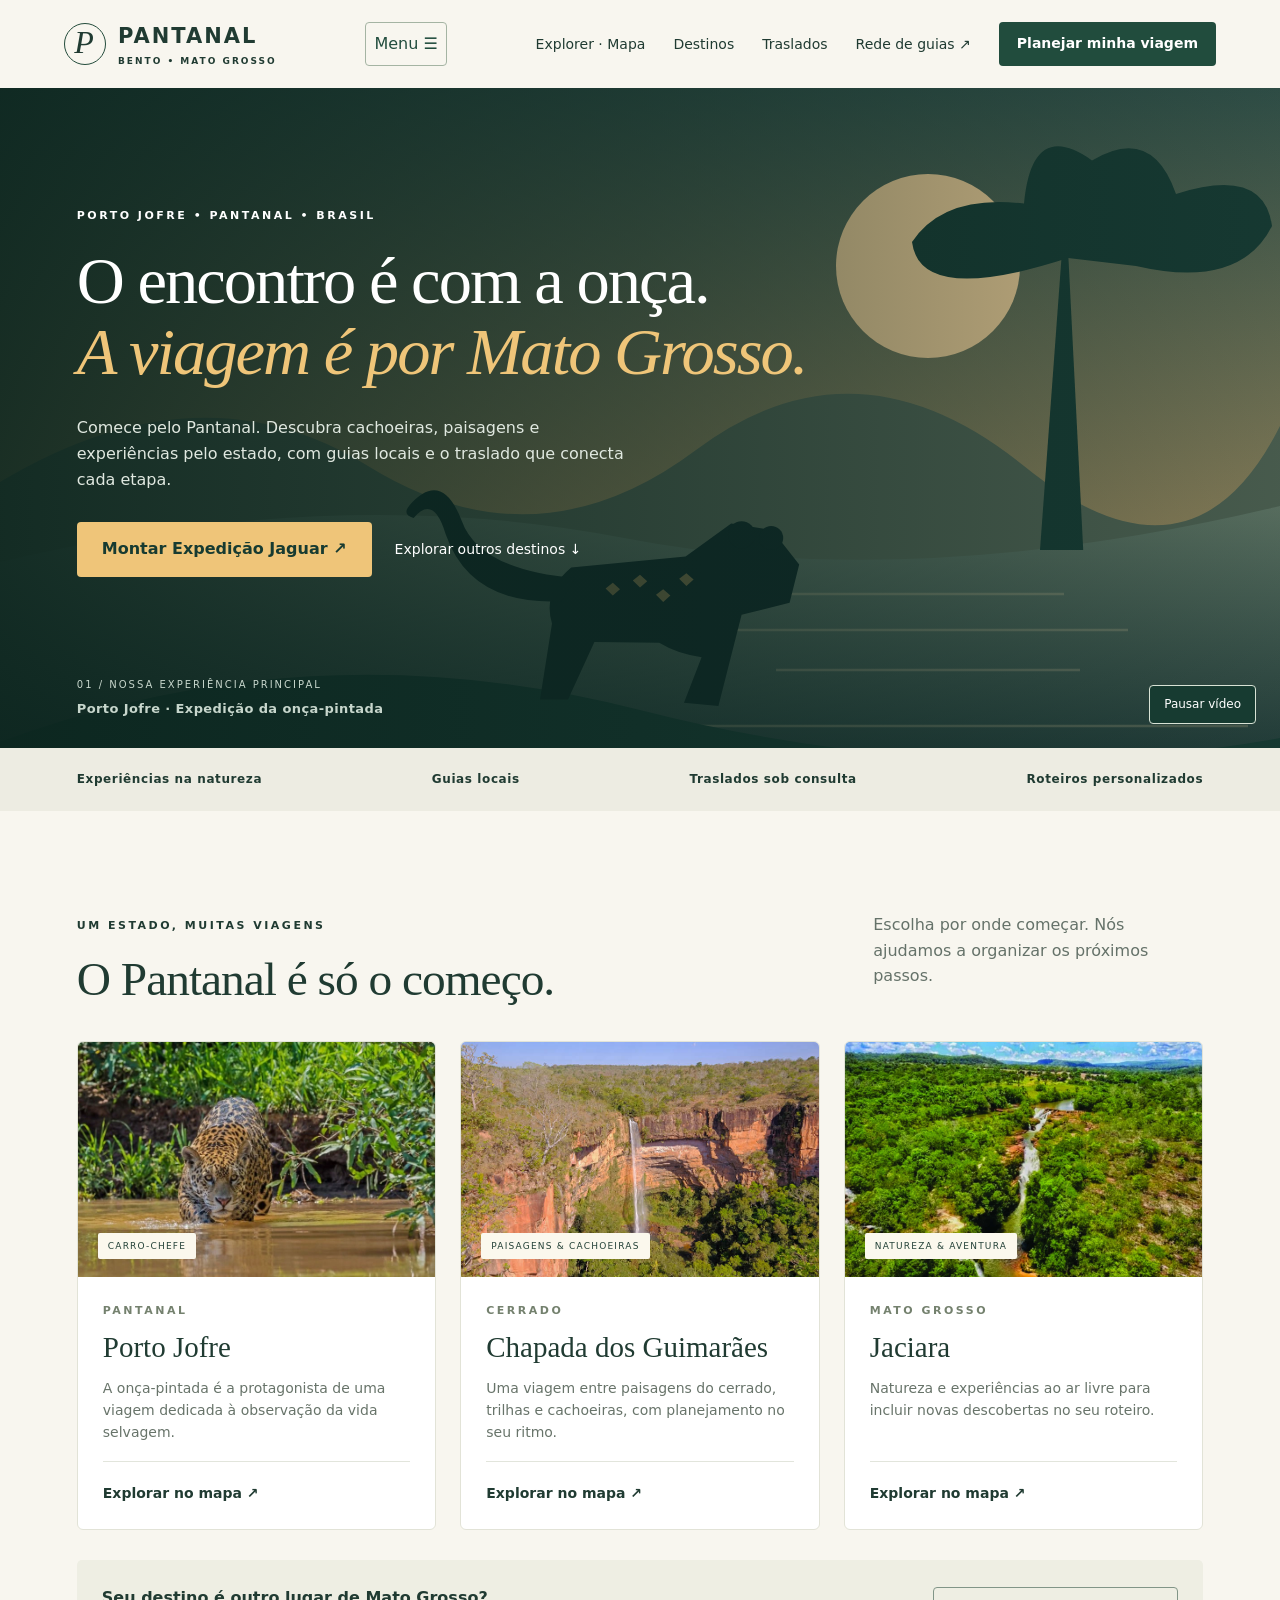
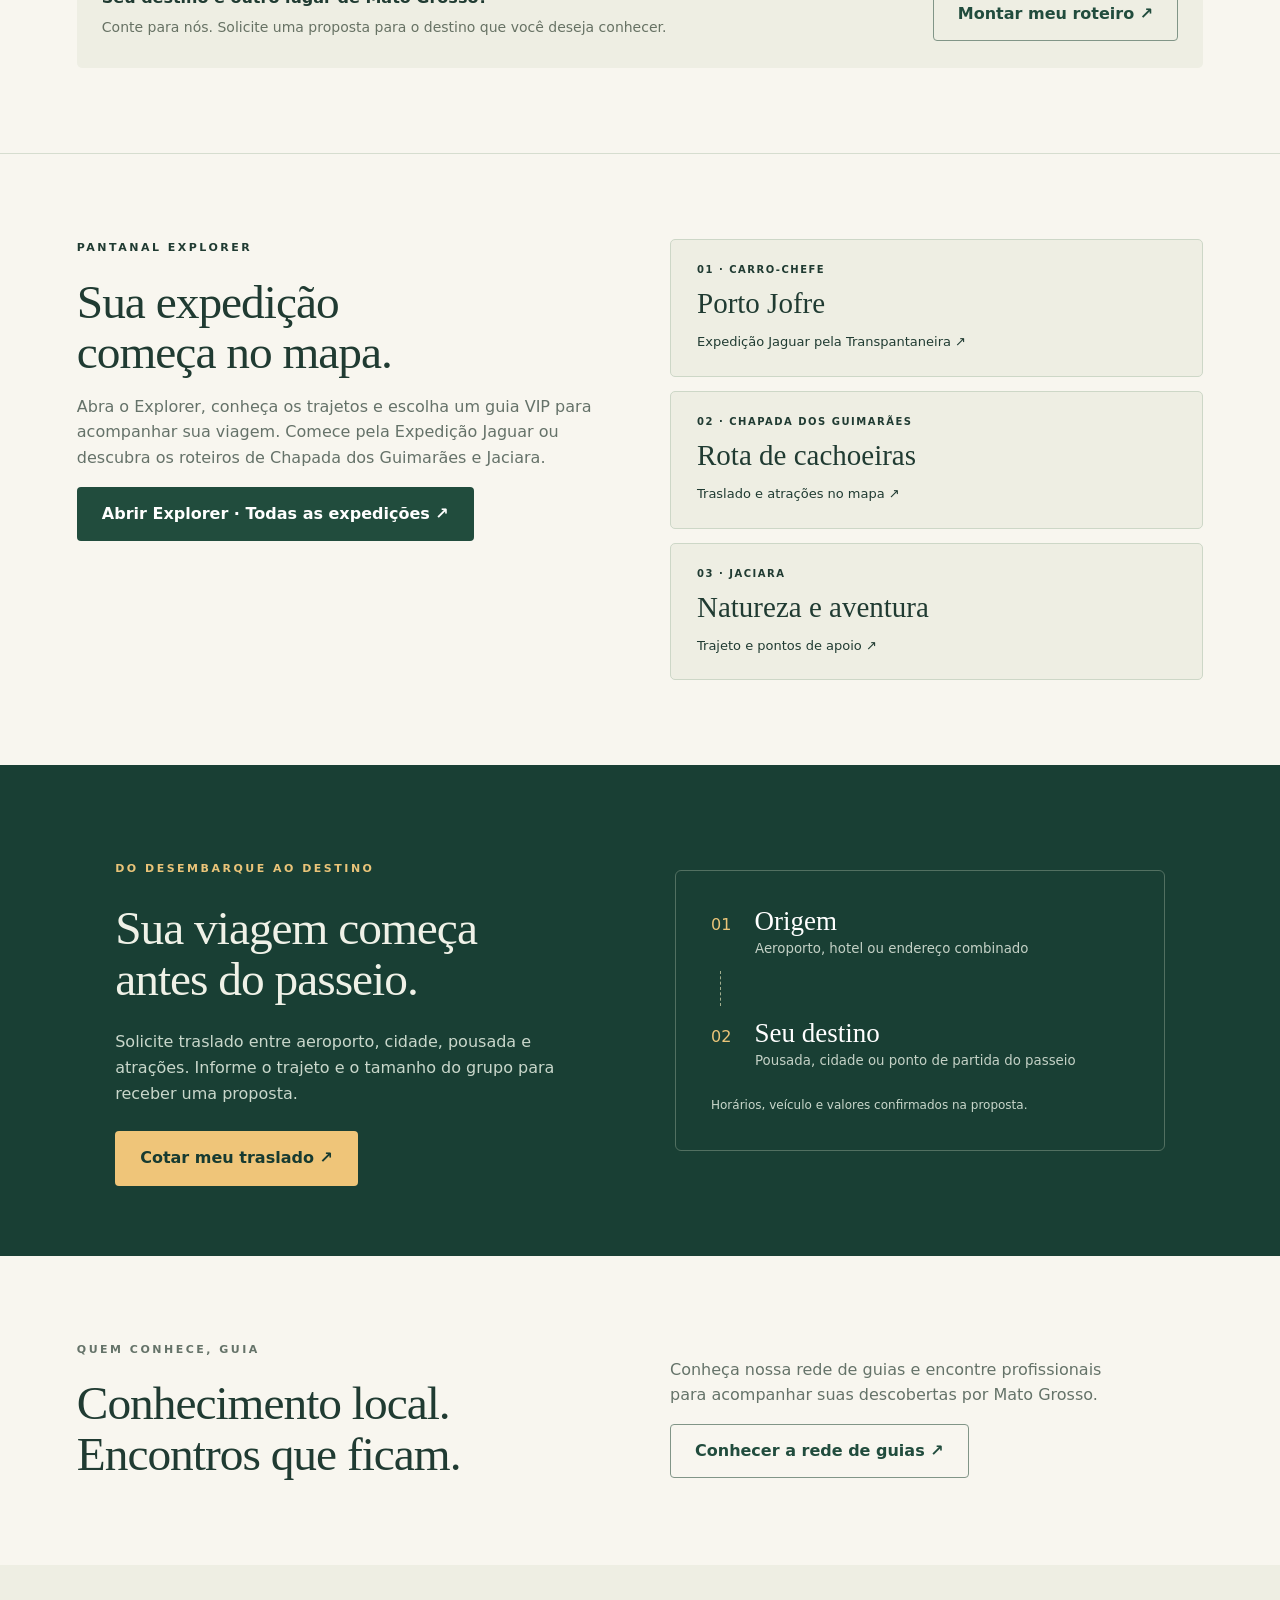
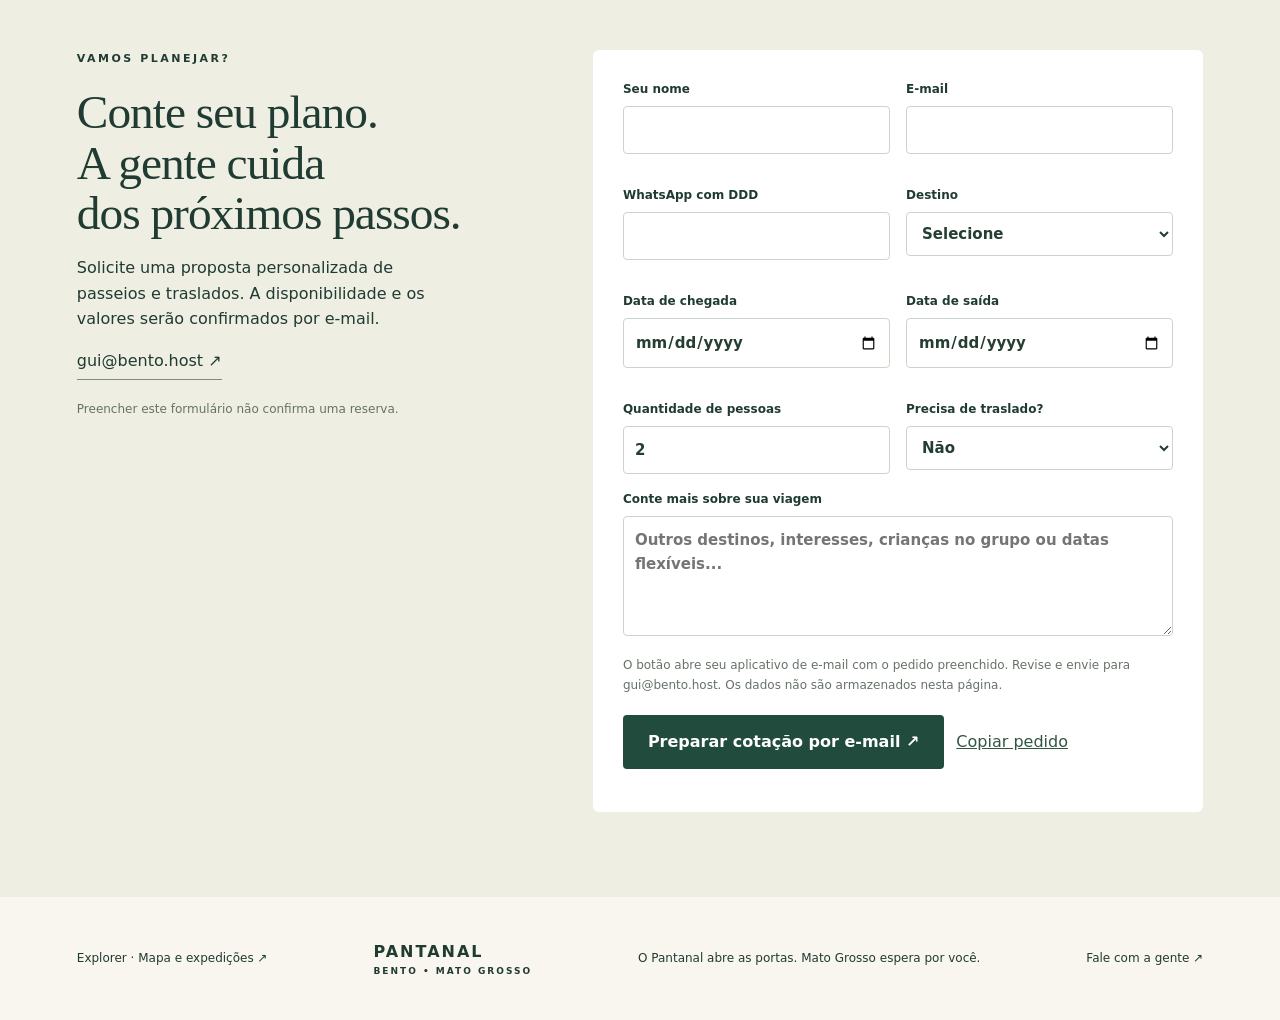
==== commit 3c70f8d1: "Add files via upload" ====
--- a/index.html
+++ b/index.html
@@ -1,5 +1,8 @@
 <!doctype html>
-<html lang="pt-BR"><head><meta charset="utf-8"><meta name="viewport" content="width=device-width,initial-scale=1"><title>Pantanal Bento | Sua viagem por Mato Grosso</title><meta name="description" content="Planeje sua viagem a Porto Jofre, Pantanal, Chapada dos Guimarães e Jaciara. Solicite cotação de experiências, guias e traslados em Mato Grosso."><meta name="theme-color" content="#173d34"><link rel="stylesheet" href="assets/pantanal-home/home.css"><script defer src="assets/pantanal-home/home.js"></script></head>
+<html lang="pt-BR"><head><meta charset="utf-8"><meta name="viewport" content="width=device-width,initial-scale=1"><title>Pantanal Bento | Sua viagem por Mato Grosso</title><meta name="description" content="Planeje sua viagem a Porto Jofre, Pantanal, Chapada dos Guimarães e Jaciara. Solicite cotação de experiências, guias e traslados em Mato Grosso."><meta name="theme-color" content="#173d34"><link rel="stylesheet" href="assets/pantanal-home/home.css"><script defer src="assets/pantanal-home/home.js"></script><link rel="stylesheet" href="css/languages.css">
+<script src="js/i18n/translations.js"></script>
+<script src="js/i18n/runtime.js"></script>
+</head>
 <body><a class="skip" href="#conteudo">Pular para o conteúdo</a><header><a class="brand" href="./" aria-label="Pantanal Bento, início"><span class="mark">P</span><span>PANTANAL<small>BENTO • MATO GROSSO</small></span></a><button class="menu" aria-expanded="false" aria-controls="nav" hidden>Menu ☰</button><nav id="nav" aria-label="Principal"><a href="explorer.html">Explorer · Mapa</a><a href="#destinos">Destinos</a><a href="#traslados">Traslados</a><a href="guias/">Rede de guias ↗</a><a class="button small" href="#cotacao">Planejar minha viagem</a></nav></header>
 <main id="conteudo"><section class="hero"><div class="hero-art" aria-hidden="true"></div><video class="hero-video" id="hero-video" autoplay muted loop playsinline preload="metadata" poster="assets/pantanal-home/pantanal.svg" aria-hidden="true"><source src="assets/videos/capa.mp4" type="video/mp4"></video><div class="hero-shade" aria-hidden="true"></div><button class="hero-video-toggle" id="hero-video-toggle" type="button" aria-controls="hero-video" hidden>Pausar vídeo</button><div class="hero-content"><p class="eyebrow">PORTO JOFRE • PANTANAL • BRASIL</p><h1>O encontro é com a onça.<br><em>A viagem é por Mato Grosso.</em></h1><p>Comece pelo Pantanal. Descubra cachoeiras, paisagens e experiências pelo estado, com guias locais e o traslado que conecta cada etapa.</p><a class="button gold" href="explorer.html?expedicao=porto-jofre">Montar Expedição Jaguar ↗</a><a class="text-link" href="#destinos">Explorar outros destinos ↓</a></div><div class="hero-caption">01 / NOSSA EXPERIÊNCIA PRINCIPAL <strong>Porto Jofre · Expedição da onça-pintada</strong></div></section>
 <div class="intro-strip"><span>Experiências na natureza</span><span>Guias locais</span><span>Traslados sob consulta</span><span>Roteiros personalizados</span></div>
--- a/assets/pantanal-home/home.css
+++ b/assets/pantanal-home/home.css
@@ -3,3 +3,6 @@
 /* Integração da página inicial com o Explorer existente. */
 .explorer-entry{display:grid;grid-template-columns:1fr 1fr;gap:60px;border-top:1px solid #d6ddcf}.explorer-entry p:not(.eyebrow){max-width:520px;color:#657269}.explorer-routes{display:grid;gap:14px}.explorer-routes a{padding:22px 26px;border:1px solid #cdd7c7;border-radius:5px;display:block;background:#eeeee3}.explorer-routes a:hover{background:#e2e8d9;text-decoration:none}.explorer-routes span{display:block;font-size:10px;letter-spacing:1.5px;font-weight:700}.explorer-routes strong{display:block;font:29px/1.25 Georgia,serif;margin:7px 0}.explorer-routes small{font-size:13px}.pantanal{background-image:url('../expedicoes/porto-jofre.jpg'),url('porto-jofre.webp'),url('pantanal.svg')}.chapada{background-image:url('../expedicoes/chapada-dos-guimaraes.jpg'),url('chapada.webp'),linear-gradient(155deg,transparent 45%,#b17244 45%,#714a33 68%,#516342 68%),linear-gradient(#a5c5bf,#e8dbad)}.jaciara{background-image:url('../expedicoes/jaciara.jpg'),url('jaciara.webp'),linear-gradient(102deg,#244b37 34%,transparent 34%,transparent 45%,#385944 45%),linear-gradient(#e1eee7,#67989a)}
 @media(max-width:1100px){header{flex-wrap:wrap}nav{gap:18px}}@media(max-width:850px){.explorer-entry{grid-template-columns:1fr;gap:25px}}
+
+/* Vídeo original de capa, com contraste sobre a imagem. */
+.hero-video{position:absolute;inset:0;width:100%;height:100%;object-fit:cover;object-position:center;pointer-events:none}.hero-shade{position:absolute;inset:0;background:linear-gradient(90deg,rgba(11,36,29,.88),rgba(11,36,29,.54) 50%,rgba(11,36,29,.15))}.hero-video-toggle{position:absolute;right:24px;bottom:24px;z-index:2;padding:9px 14px;border:1px solid #d8e2d5;border-radius:4px;background:#173b31;color:#fff;font-size:12px;cursor:pointer}.hero-caption{right:160px}@media(max-width:620px){.hero-shade{background:rgba(11,36,29,.64)}.hero-caption{right:125px}.hero-video-toggle{right:12px;bottom:24px;padding:8px;font-size:11px}}
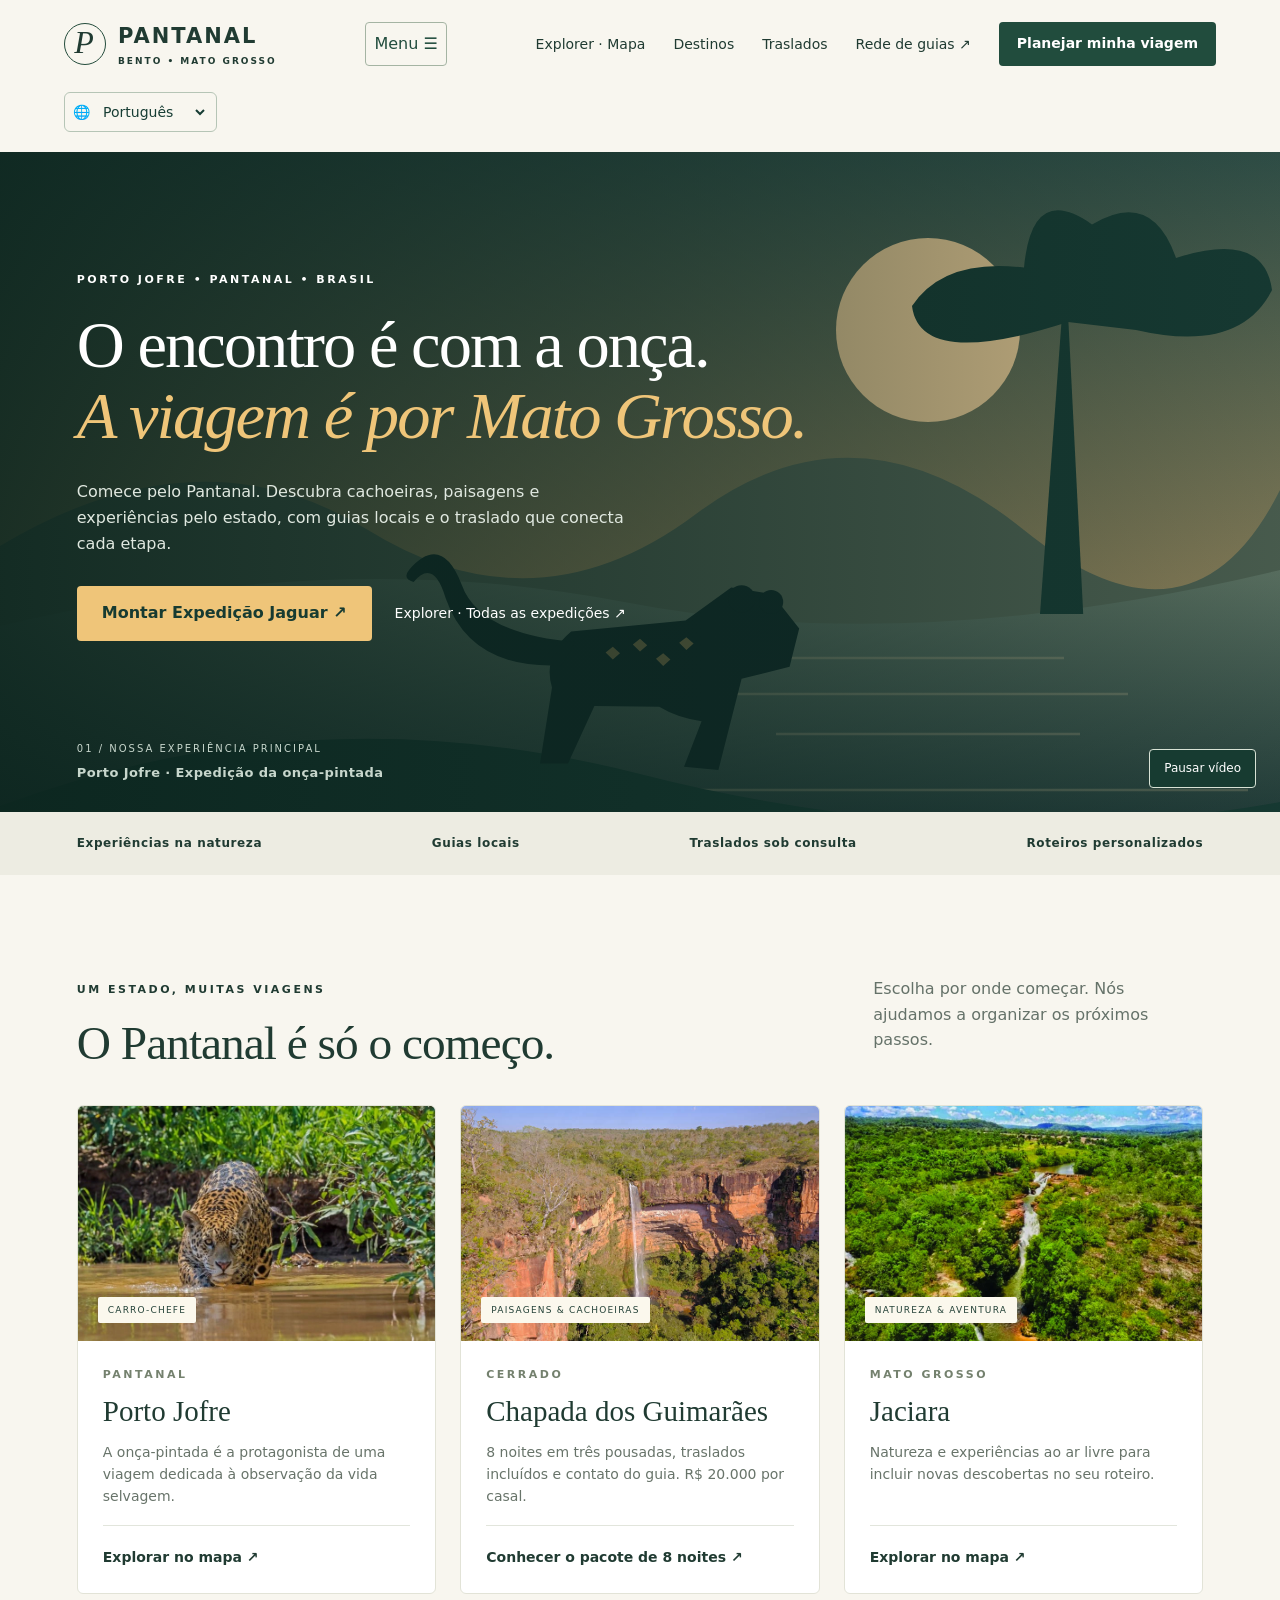
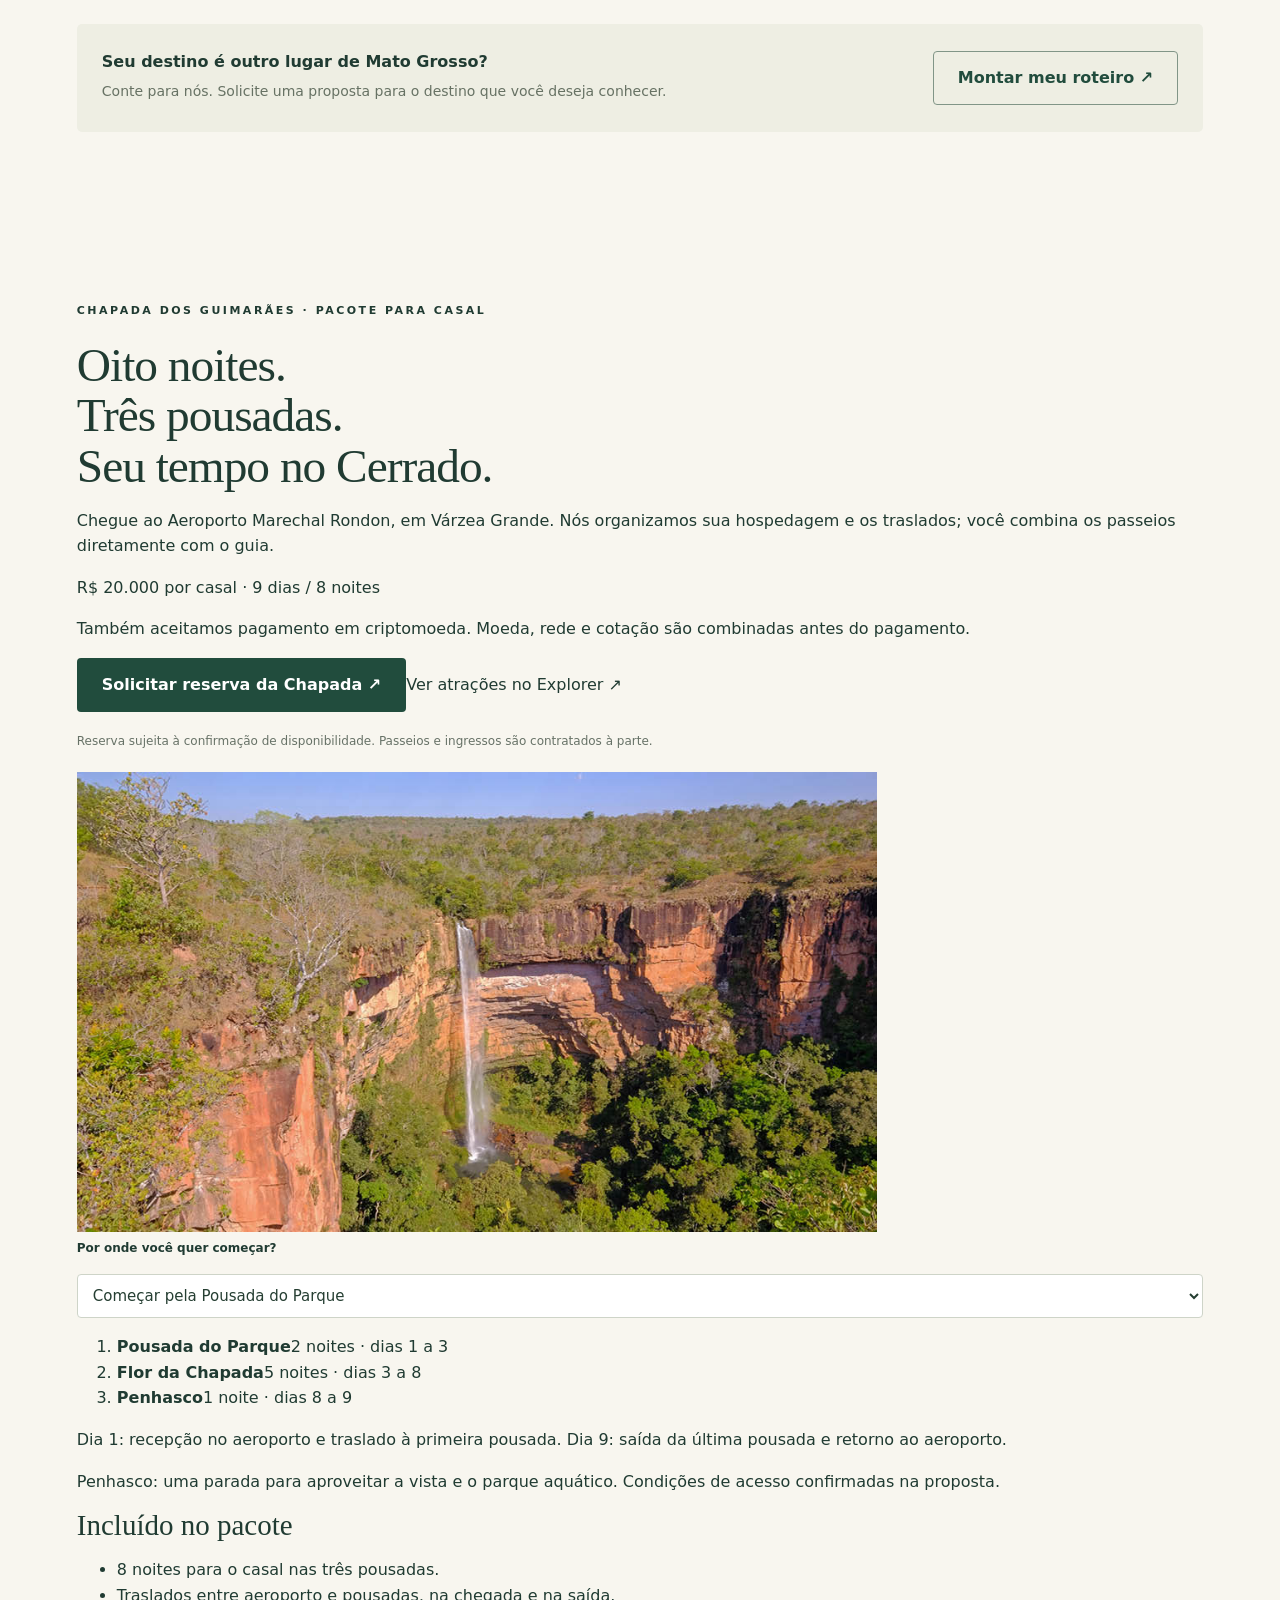
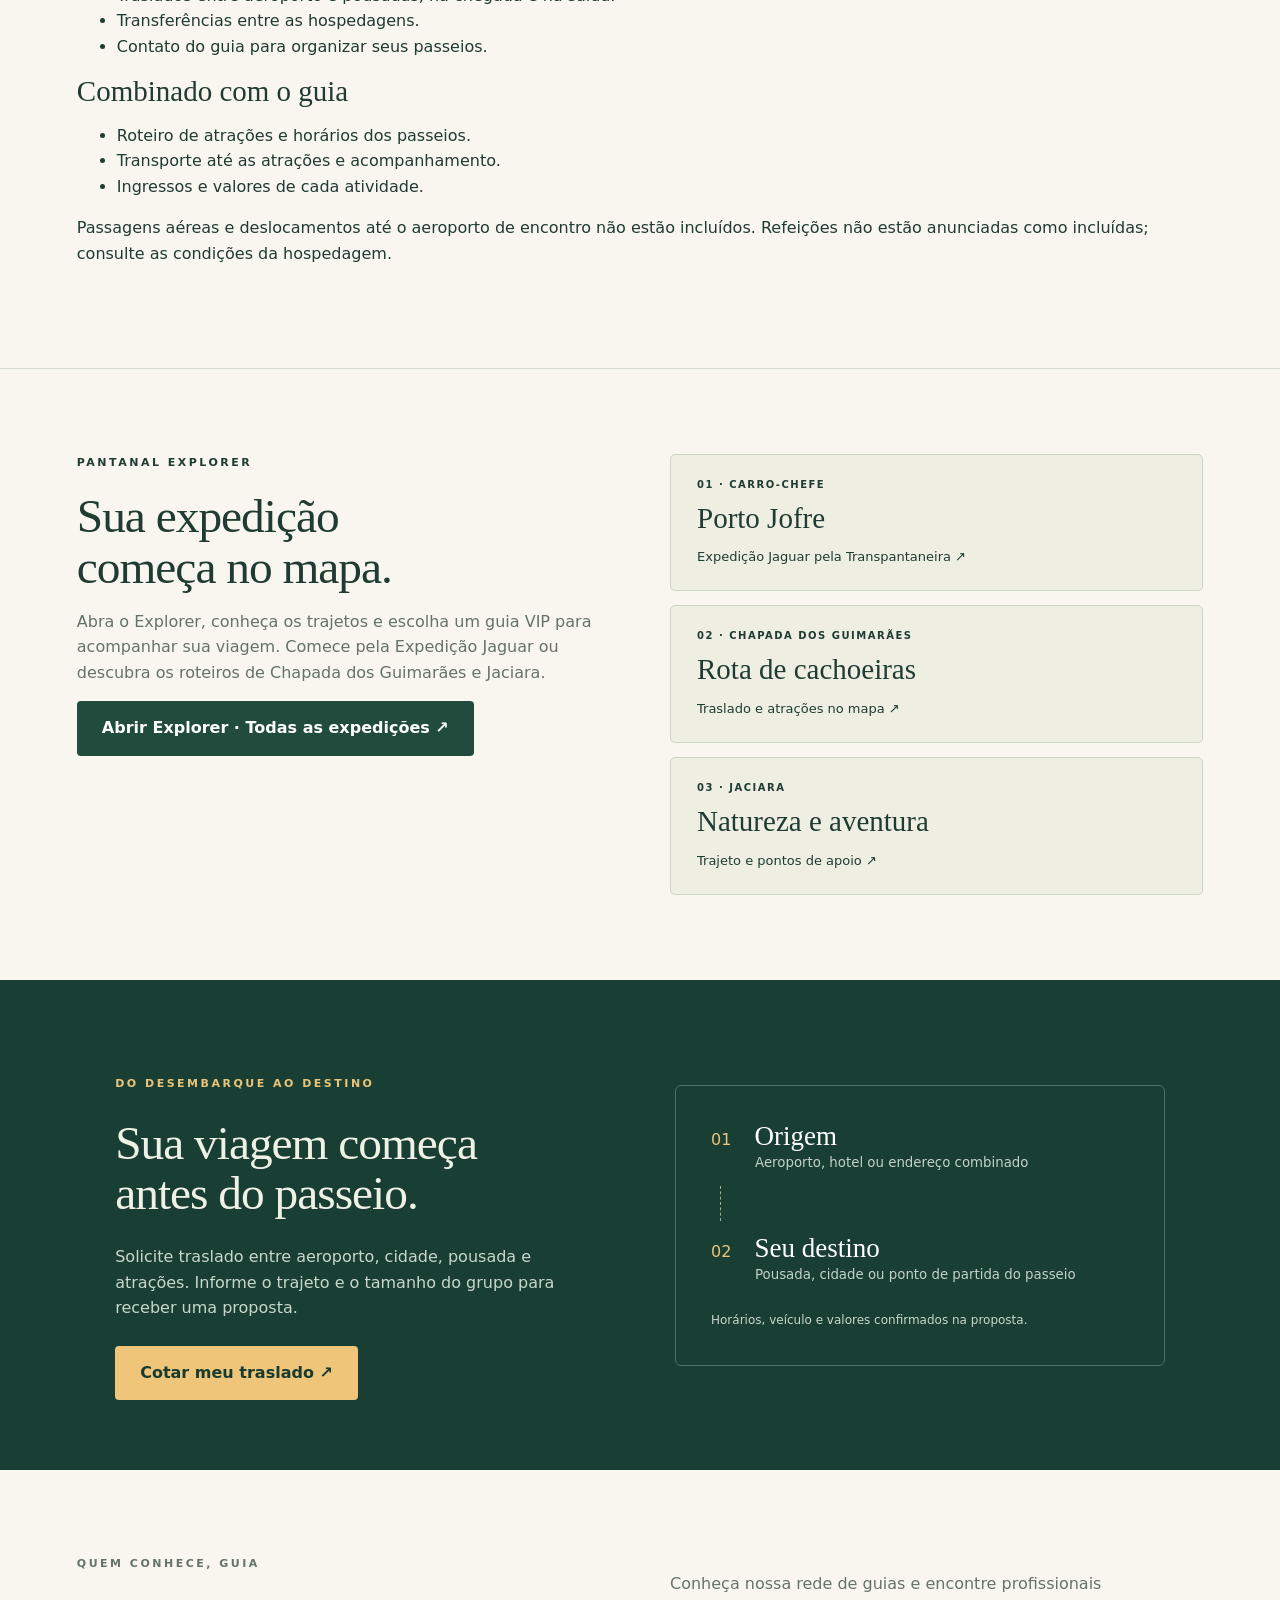
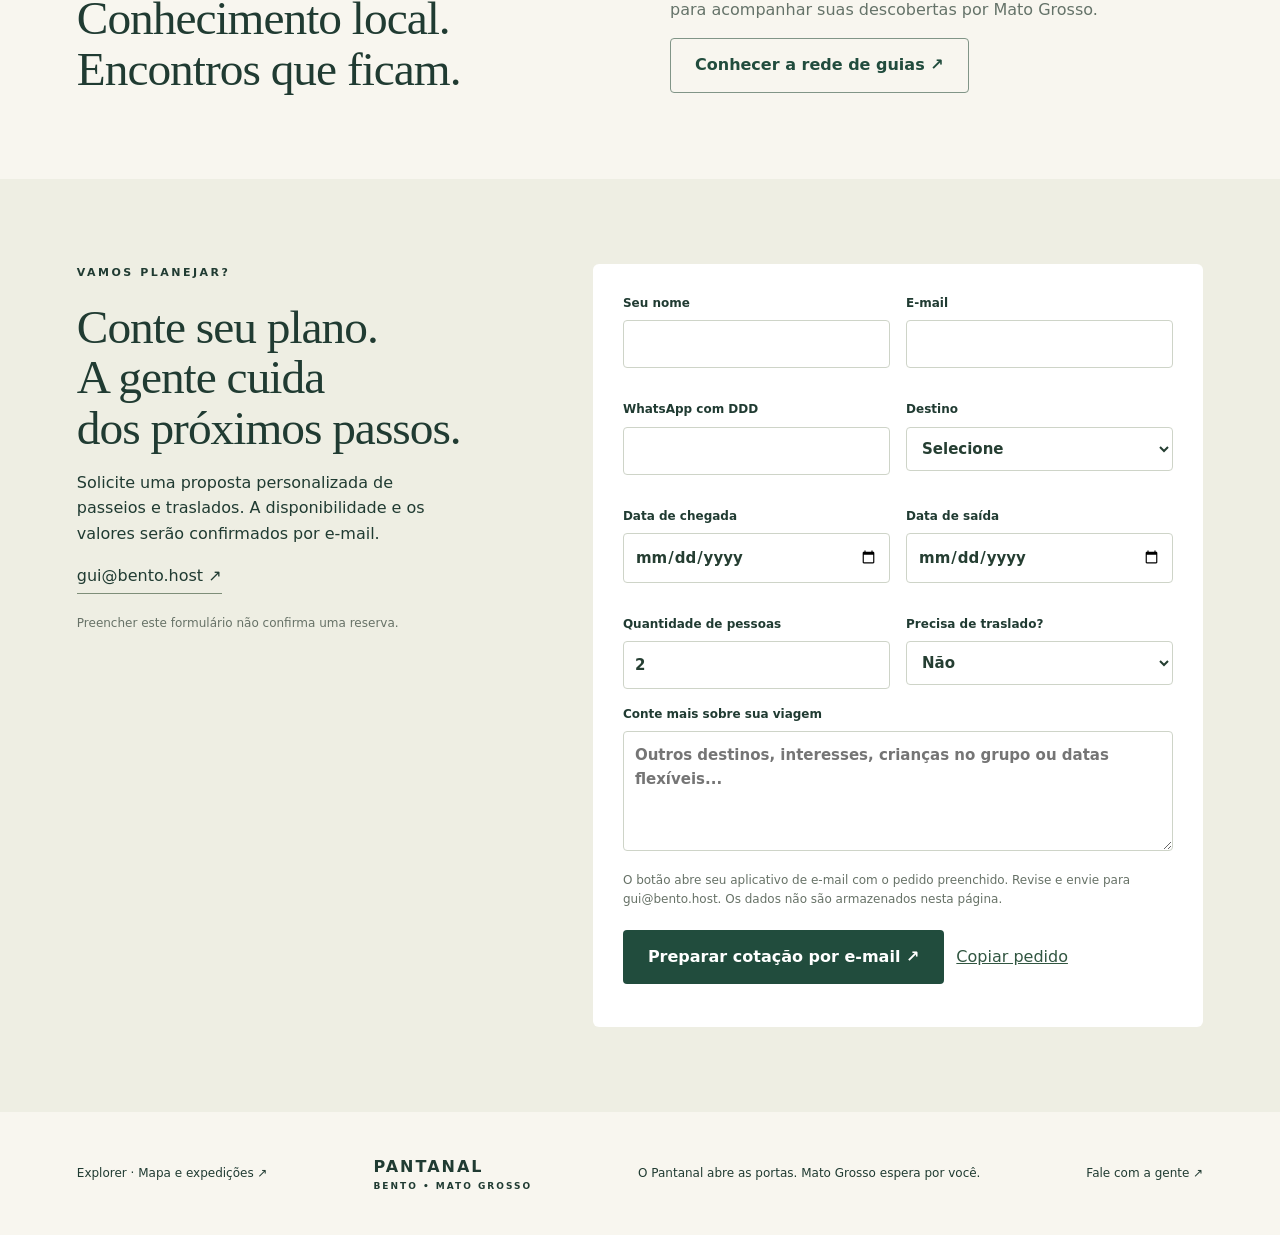
==== commit 6ac995cb: "Add files via upload" ====
--- a/index.html
+++ b/index.html
@@ -1,14 +1,20 @@
 <!doctype html>
-<html lang="pt-BR"><head><meta charset="utf-8"><meta name="viewport" content="width=device-width,initial-scale=1"><title>Pantanal Bento | Sua viagem por Mato Grosso</title><meta name="description" content="Planeje sua viagem a Porto Jofre, Pantanal, Chapada dos Guimarães e Jaciara. Solicite cotação de experiências, guias e traslados em Mato Grosso."><meta name="theme-color" content="#173d34"><link rel="stylesheet" href="assets/pantanal-home/home.css"><script defer src="assets/pantanal-home/home.js"></script><link rel="stylesheet" href="css/languages.css">
+<html lang="pt-BR"><head><meta charset="utf-8"><meta name="viewport" content="width=device-width,initial-scale=1"><title>Pantanal Bento | Sua viagem por Mato Grosso</title><meta name="description" content="Planeje sua viagem a Porto Jofre, Pantanal, Chapada dos Guimarães e Jaciara. Solicite cotação de experiências, guias e traslados em Mato Grosso."><meta name="theme-color" content="#173d34"><link rel="stylesheet" href="assets/pantanal-home/home.css?v=20260924"><script defer src="assets/pantanal-home/home.js?v=20260924"></script><link rel="stylesheet" href="css/languages.css">
 <script src="js/i18n/translations.js"></script>
 <script src="js/i18n/runtime.js"></script>
 </head>
 <body><a class="skip" href="#conteudo">Pular para o conteúdo</a><header><a class="brand" href="./" aria-label="Pantanal Bento, início"><span class="mark">P</span><span>PANTANAL<small>BENTO • MATO GROSSO</small></span></a><button class="menu" aria-expanded="false" aria-controls="nav" hidden>Menu ☰</button><nav id="nav" aria-label="Principal"><a href="explorer.html">Explorer · Mapa</a><a href="#destinos">Destinos</a><a href="#traslados">Traslados</a><a href="guias/">Rede de guias ↗</a><a class="button small" href="#cotacao">Planejar minha viagem</a></nav></header>
-<main id="conteudo"><section class="hero"><div class="hero-art" aria-hidden="true"></div><video class="hero-video" id="hero-video" autoplay muted loop playsinline preload="metadata" poster="assets/pantanal-home/pantanal.svg" aria-hidden="true"><source src="assets/videos/capa.mp4" type="video/mp4"></video><div class="hero-shade" aria-hidden="true"></div><button class="hero-video-toggle" id="hero-video-toggle" type="button" aria-controls="hero-video" hidden>Pausar vídeo</button><div class="hero-content"><p class="eyebrow">PORTO JOFRE • PANTANAL • BRASIL</p><h1>O encontro é com a onça.<br><em>A viagem é por Mato Grosso.</em></h1><p>Comece pelo Pantanal. Descubra cachoeiras, paisagens e experiências pelo estado, com guias locais e o traslado que conecta cada etapa.</p><a class="button gold" href="explorer.html?expedicao=porto-jofre">Montar Expedição Jaguar ↗</a><a class="text-link" href="#destinos">Explorar outros destinos ↓</a></div><div class="hero-caption">01 / NOSSA EXPERIÊNCIA PRINCIPAL <strong>Porto Jofre · Expedição da onça-pintada</strong></div></section>
+<main id="conteudo"><section class="hero"><div class="hero-art" aria-hidden="true"></div><video class="hero-video" id="hero-video" autoplay muted loop playsinline preload="metadata" poster="assets/pantanal-home/pantanal.svg" aria-hidden="true"><source src="assets/videos/capa.mp4" type="video/mp4"></video><div class="hero-shade" aria-hidden="true"></div><button class="hero-video-toggle" id="hero-video-toggle" type="button" aria-controls="hero-video" hidden>Pausar vídeo</button><div class="hero-content"><p class="eyebrow">PORTO JOFRE • PANTANAL • BRASIL</p><h1>O encontro é com a onça.<br><em>A viagem é por Mato Grosso.</em></h1><p>Comece pelo Pantanal. Descubra cachoeiras, paisagens e experiências pelo estado, com guias locais e o traslado que conecta cada etapa.</p><a class="button gold" href="explorer.html?expedicao=porto-jofre">Montar Expedição Jaguar ↗</a><a class="text-link" href="explorer.html">Explorer · Todas as expedições ↗</a></div><div class="hero-caption">01 / NOSSA EXPERIÊNCIA PRINCIPAL <strong>Porto Jofre · Expedição da onça-pintada</strong></div></section>
 <div class="intro-strip"><span>Experiências na natureza</span><span>Guias locais</span><span>Traslados sob consulta</span><span>Roteiros personalizados</span></div>
-<section class="section" id="destinos"><div class="section-heading"><div><p class="eyebrow">UM ESTADO, MUITAS VIAGENS</p><h2>O Pantanal é só o começo.</h2></div><p>Escolha por onde começar. Nós ajudamos a organizar os próximos passos.</p></div><div class="cards"><article class="card"><div class="cover pantanal"><span>CARRO-CHEFE</span></div><div class="card-body"><p class="eyebrow">PANTANAL</p><h3>Porto Jofre</h3><p>A onça-pintada é a protagonista de uma viagem dedicada à observação da vida selvagem.</p><a href="explorer.html?expedicao=porto-jofre">Explorar no mapa ↗</a></div></article><article class="card"><div class="cover chapada"><span>PAISAGENS & CACHOEIRAS</span></div><div class="card-body"><p class="eyebrow">CERRADO</p><h3>Chapada dos Guimarães</h3><p>Uma viagem entre paisagens do cerrado, trilhas e cachoeiras, com planejamento no seu ritmo.</p><a href="explorer.html?expedicao=chapada">Explorar no mapa ↗</a></div></article><article class="card"><div class="cover jaciara"><span>NATUREZA & AVENTURA</span></div><div class="card-body"><p class="eyebrow">MATO GROSSO</p><h3>Jaciara</h3><p>Natureza e experiências ao ar livre para incluir novas descobertas no seu roteiro.</p><a href="explorer.html?expedicao=jaciara">Explorar no mapa ↗</a></div></article></div><div class="other"><div><strong>Seu destino é outro lugar de Mato Grosso?</strong><p>Conte para nós. Solicite uma proposta para o destino que você deseja conhecer.</p></div><a class="button outline" href="#cotacao" data-destino="Outro destino em Mato Grosso">Montar meu roteiro ↗</a></div></section>
+<section class="section" id="destinos"><div class="section-heading"><div><p class="eyebrow">UM ESTADO, MUITAS VIAGENS</p><h2>O Pantanal é só o começo.</h2></div><p>Escolha por onde começar. Nós ajudamos a organizar os próximos passos.</p></div><div class="cards"><article class="card"><div class="cover pantanal"><span>CARRO-CHEFE</span></div><div class="card-body"><p class="eyebrow">PANTANAL</p><h3>Porto Jofre</h3><p>A onça-pintada é a protagonista de uma viagem dedicada à observação da vida selvagem.</p><a href="explorer.html?expedicao=porto-jofre">Explorar no mapa ↗</a></div></article><article class="card"><div class="cover chapada"><span>PAISAGENS & CACHOEIRAS</span></div><div class="card-body"><p class="eyebrow">CERRADO</p><h3>Chapada dos Guimarães</h3><p>8 noites em três pousadas, traslados incluídos e contato do guia. R$ 20.000 por casal.</p><a href="#chapada-pacote">Conhecer o pacote de 8 noites ↗</a></div></article><article class="card"><div class="cover jaciara"><span>NATUREZA & AVENTURA</span></div><div class="card-body"><p class="eyebrow">MATO GROSSO</p><h3>Jaciara</h3><p>Natureza e experiências ao ar livre para incluir novas descobertas no seu roteiro.</p><a href="explorer.html?expedicao=jaciara">Explorar no mapa ↗</a></div></article></div><div class="other"><div><strong>Seu destino é outro lugar de Mato Grosso?</strong><p>Conte para nós. Solicite uma proposta para o destino que você deseja conhecer.</p></div><a class="button outline" href="#cotacao" data-destino="Outro destino em Mato Grosso">Montar meu roteiro ↗</a></div></section>
+
+<section class="section package" id="chapada-pacote" aria-labelledby="package-title">
+<div class="package-intro"><p class="eyebrow">CHAPADA DOS GUIMARÃES · PACOTE PARA CASAL</p><h2 id="package-title">Oito noites.<br>Três pousadas.<br>Seu tempo no Cerrado.</h2><p>Chegue ao Aeroporto Marechal Rondon, em Várzea Grande. Nós organizamos sua hospedagem e os traslados; você combina os passeios diretamente com o guia.</p><p class="package-price">R$ 20.000 <span>por casal · 9 dias / 8 noites</span></p><p>Também aceitamos pagamento em criptomoeda. Moeda, rede e cotação são combinadas antes do pagamento.</p><a class="button" href="#cotacao" id="package-quote">Solicitar reserva da Chapada ↗</a><a class="package-map" href="explorer.html?expedicao=chapada">Ver atrações no Explorer ↗</a><p class="note">Reserva sujeita à confirmação de disponibilidade. Passeios e ingressos são contratados à parte.</p></div>
+<div class="package-detail"><img src="assets/expedicoes/chapada-dos-guimaraes.jpg" alt="Paisagem da Chapada dos Guimarães" loading="lazy" width="800" height="460"><div class="package-inner"><label for="package-order">Por onde você quer começar?</label><select id="package-order"><option value="parque">Começar pela Pousada do Parque</option><option value="penhasco">Começar pelo Penhasco</option></select><ol id="package-stays" aria-live="polite"><li><strong>Pousada do Parque</strong><span>2 noites · dias 1 a 3</span></li><li><strong>Flor da Chapada</strong><span>5 noites · dias 3 a 8</span></li><li><strong>Penhasco</strong><span>1 noite · dias 8 a 9</span></li></ol><p>Dia 1: recepção no aeroporto e traslado à primeira pousada. Dia 9: saída da última pousada e retorno ao aeroporto.</p><p>Penhasco: uma parada para aproveitar a vista e o parque aquático. Condições de acesso confirmadas na proposta.</p></div></div>
+<div class="package-terms"><div><h3>Incluído no pacote</h3><ul><li>8 noites para o casal nas três pousadas.</li><li>Traslados entre aeroporto e pousadas, na chegada e na saída.</li><li>Transferências entre as hospedagens.</li><li>Contato do guia para organizar seus passeios.</li></ul></div><div><h3>Combinado com o guia</h3><ul><li>Roteiro de atrações e horários dos passeios.</li><li>Transporte até as atrações e acompanhamento.</li><li>Ingressos e valores de cada atividade.</li></ul><p>Passagens aéreas e deslocamentos até o aeroporto de encontro não estão incluídos. Refeições não estão anunciadas como incluídas; consulte as condições da hospedagem.</p></div></div>
+</section>
 <section class="section explorer-entry" id="explorer" aria-labelledby="explorer-title"><div><p class="eyebrow">PANTANAL EXPLORER</p><h2 id="explorer-title">Sua expedição<br>começa no mapa.</h2><p>Abra o Explorer, conheça os trajetos e escolha um guia VIP para acompanhar sua viagem. Comece pela Expedição Jaguar ou descubra os roteiros de Chapada dos Guimarães e Jaciara.</p><a class="button" href="explorer.html">Abrir Explorer · Todas as expedições ↗</a></div><div class="explorer-routes" aria-label="Expedições no Explorer"><a href="explorer.html?expedicao=porto-jofre"><span>01 · CARRO-CHEFE</span><strong>Porto Jofre</strong><small>Expedição Jaguar pela Transpantaneira ↗</small></a><a href="explorer.html?expedicao=chapada"><span>02 · CHAPADA DOS GUIMARÃES</span><strong>Rota de cachoeiras</strong><small>Traslado e atrações no mapa ↗</small></a><a href="explorer.html?expedicao=jaciara"><span>03 · JACIARA</span><strong>Natureza e aventura</strong><small>Trajeto e pontos de apoio ↗</small></a></div></section>
 <section class="transfer" id="traslados"><div><p class="eyebrow">DO DESEMBARQUE AO DESTINO</p><h2>Sua viagem começa<br>antes do passeio.</h2><p>Solicite traslado entre aeroporto, cidade, pousada e atrações. Informe o trajeto e o tamanho do grupo para receber uma proposta.</p><a class="button gold" href="#cotacao" id="transfer-link">Cotar meu traslado ↗</a></div><div class="route"><span>01 <strong>Origem</strong><small>Aeroporto, hotel ou endereço combinado</small></span><div class="route-line"></div><span>02 <strong>Seu destino</strong><small>Pousada, cidade ou ponto de partida do passeio</small></span><p>Horários, veículo e valores confirmados na proposta.</p></div></section>
 <section class="section guide"><div><p class="eyebrow">QUEM CONHECE, GUIA</p><h2>Conhecimento local.<br>Encontros que ficam.</h2></div><div><p>Conheça nossa rede de guias e encontre profissionais para acompanhar suas descobertas por Mato Grosso.</p><a class="button outline" href="guias/">Conhecer a rede de guias ↗</a></div></section>
-<section class="quote section" id="cotacao"><div class="quote-intro"><p class="eyebrow">VAMOS PLANEJAR?</p><h2>Conte seu plano.<br>A gente cuida<br>dos próximos passos.</h2><p>Solicite uma proposta personalizada de passeios e traslados. A disponibilidade e os valores serão confirmados por e-mail.</p><a href="mailto:gui@bento.host">gui@bento.host ↗</a><p class="note">Preencher este formulário não confirma uma reserva.</p></div><form id="quote-form"><div class="fields"><label>Seu nome<input name="nome" autocomplete="name" required maxlength="100"></label><label>E-mail<input name="email" type="email" autocomplete="email" required maxlength="150"></label><label>WhatsApp com DDD<input name="telefone" type="tel" autocomplete="tel" required maxlength="35"></label><label>Destino<select name="destino" id="destination" required><option value="">Selecione</option><option>Porto Jofre — Onça-pintada</option><option>Chapada dos Guimarães</option><option>Jaciara</option><option>Outro destino em Mato Grosso</option><option>Somente traslado</option></select></label><label>Data de chegada<input type="date" name="chegada" id="arrival"></label><label>Data de saída<input type="date" name="saida" id="departure"></label><label>Quantidade de pessoas<input name="pessoas" type="number" min="1" max="200" value="2" required></label><label>Precisa de traslado?<select name="traslado" id="transfer"><option>Não</option><option>Sim</option><option>Ainda não sei</option></select></label></div><div id="transfer-fields" class="fields"><label>Origem do traslado<input name="origem" maxlength="200" placeholder="Ex.: Aeroporto de Cuiabá"></label><label>Destino do traslado<input name="destino_traslado" maxlength="200" placeholder="Cidade, pousada ou atração"></label></div><label>Conte mais sobre sua viagem<textarea name="observacoes" rows="4" maxlength="1500" placeholder="Outros destinos, interesses, crianças no grupo ou datas flexíveis..."></textarea></label><p class="note">O botão abre seu aplicativo de e-mail com o pedido preenchido. Revise e envie para gui@bento.host. Os dados não são armazenados nesta página.</p><button class="button" type="submit">Preparar cotação por e-mail ↗</button><button class="copy" type="button" id="copy">Copiar pedido</button><p id="status" role="status" aria-live="polite"></p><textarea id="fallback" aria-label="Pedido pronto para copiar" readonly hidden></textarea><noscript><p>Ative o JavaScript para preencher o pedido automaticamente ou envie os detalhes para <a href="mailto:gui@bento.host">gui@bento.host</a>.</p></noscript></form></section></main>
-<footer><a href="explorer.html">Explorer · Mapa e expedições ↗</a><a class="brand" href="./">PANTANAL <small>BENTO • MATO GROSSO</small></a><p>O Pantanal abre as portas. Mato Grosso espera por você.</p><a href="mailto:gui@bento.host">Fale com a gente ↗</a></footer></body></html>+<section class="quote section" id="cotacao"><div class="quote-intro"><p class="eyebrow">VAMOS PLANEJAR?</p><h2>Conte seu plano.<br>A gente cuida<br>dos próximos passos.</h2><p>Solicite uma proposta personalizada de passeios e traslados. A disponibilidade e os valores serão confirmados por e-mail.</p><a href="mailto:gui@bento.host">gui@bento.host ↗</a><p class="note">Preencher este formulário não confirma uma reserva.</p></div><form id="quote-form"><div class="fields"><label>Seu nome<input name="nome" autocomplete="name" required maxlength="100"></label><label>E-mail<input name="email" type="email" autocomplete="email" required maxlength="150"></label><label>WhatsApp com DDD<input name="telefone" type="tel" autocomplete="tel" required maxlength="35"></label><label>Destino<select name="destino" id="destination" required><option value="">Selecione</option><option>Porto Jofre — Onça-pintada</option><option>Chapada dos Guimarães</option><option>Jaciara</option><option>Outro destino em Mato Grosso</option><option>Somente traslado</option></select></label><label>Data de chegada<input type="date" name="chegada" id="arrival"></label><label>Data de saída<input type="date" name="saida" id="departure"></label><label>Quantidade de pessoas<input name="pessoas" type="number" min="1" max="200" value="2" required></label><label>Precisa de traslado?<select name="traslado" id="transfer"><option>Não</option><option>Sim</option><option>Ainda não sei</option></select></label></div><div id="transfer-fields" class="fields"><label>Origem do traslado<input name="origem" maxlength="200" placeholder="Ex.: Aeroporto de Cuiabá"></label><label>Destino do traslado<input name="destino_traslado" maxlength="200" placeholder="Cidade, pousada ou atração"></label></div><div id="package-fields" hidden><p><strong>Chapada · R$ 20.000 por casal · 8 noites</strong></p><label>Ordem das hospedagens<select name="ordem_chapada" id="quote-order" disabled><option value="parque">Pousada do Parque → Flor da Chapada → Penhasco</option><option value="penhasco">Penhasco → Flor da Chapada → Pousada do Parque</option></select></label><p class="note">Hospedagem, traslados e contato do guia. Passeios, transporte às atrações e ingressos à parte. Pagamento em criptomoeda disponível mediante combinação prévia.</p></div><label>Conte mais sobre sua viagem<textarea name="observacoes" rows="4" maxlength="1500" placeholder="Outros destinos, interesses, crianças no grupo ou datas flexíveis..."></textarea></label><p class="note">O botão abre seu aplicativo de e-mail com o pedido preenchido. Revise e envie para gui@bento.host. Os dados não são armazenados nesta página.</p><button class="button" type="submit">Preparar cotação por e-mail ↗</button><button class="copy" type="button" id="copy">Copiar pedido</button><p id="status" role="status" aria-live="polite"></p><textarea id="fallback" aria-label="Pedido pronto para copiar" readonly hidden></textarea><noscript><p>Ative o JavaScript para preencher o pedido automaticamente ou envie os detalhes para <a href="mailto:gui@bento.host">gui@bento.host</a>.</p></noscript></form></section></main>
+<footer><a href="explorer.html">Explorer · Mapa e expedições ↗</a><a class="brand" href="./">PANTANAL <small>BENTO • MATO GROSSO</small></a><p>O Pantanal abre as portas. Mato Grosso espera por você.</p><a href="mailto:gui@bento.host">Fale com a gente ↗</a></footer></body></html>
--- a/css/languages.css
+++ b/css/languages.css
@@ -0,0 +1 @@
+.language-switcher{display:inline-flex!important;align-items:center;gap:6px;margin:0!important;flex-shrink:0;font:14px/1.3 system-ui,sans-serif;color:#173d34;background:#f8f6ef;border:1px solid #b6c5b6;border-radius:6px;padding:5px 8px;max-width:100%;position:relative;z-index:5}.language-switcher select{font:inherit;color:inherit;background:transparent;border:0;min-width:100px;max-width:145px;width:auto;padding:5px 18px 5px 3px;margin:0;cursor:pointer;letter-spacing:normal}.language-switcher select:focus-visible{outline:2px solid #b7832a;outline-offset:2px}.topbar .language-switcher{padding:2px 6px}.topbar .language-switcher select{padding-top:3px;padding-bottom:3px}header{flex-wrap:wrap}html:not([lang="pt-BR"]) .hero-content{max-width:1080px}html:not([lang="pt-BR"]) h1{font-size:clamp(34px,4.5vw,64px)}html[lang="hi"] h1,html[lang="hi"] h2,html[lang="hi"] h3,html[lang="ja"] h1,html[lang="ja"] h2,html[lang="ja"] h3{font-family:system-ui,sans-serif;line-height:1.4;letter-spacing:0}html[lang="ja"] .eyebrow,html[lang="hi"] .eyebrow{letter-spacing:.4px}.route-bar-actions{flex-wrap:wrap}button,a.button,.action-button{overflow-wrap:anywhere}html[lang="de"] .bottom-menu{flex-wrap:wrap}@media(max-width:850px){header>.language-switcher{margin-left:auto!important}header>#nav{order:5}header .menu{order:3}header .brand{font-size:17px}.hero-caption{max-width:calc(100% - 150px)}.route-bar{gap:8px}.route-bar-actions{gap:5px}.topbar{gap:6px}.topbar .logo{font-size:15px}.topbar .language-switcher select{min-width:85px;max-width:115px;font-size:12px}}@media(max-width:420px){header .brand{font-size:15px;gap:7px}header .brand .mark{width:30px;height:30px;font-size:23px}header>.language-switcher{padding:3px}.language-switcher select{min-width:75px;max-width:105px}header{gap:10px}html[lang="hi"] .hero-caption,html[lang="ja"] .hero-caption{font-size:9px}}
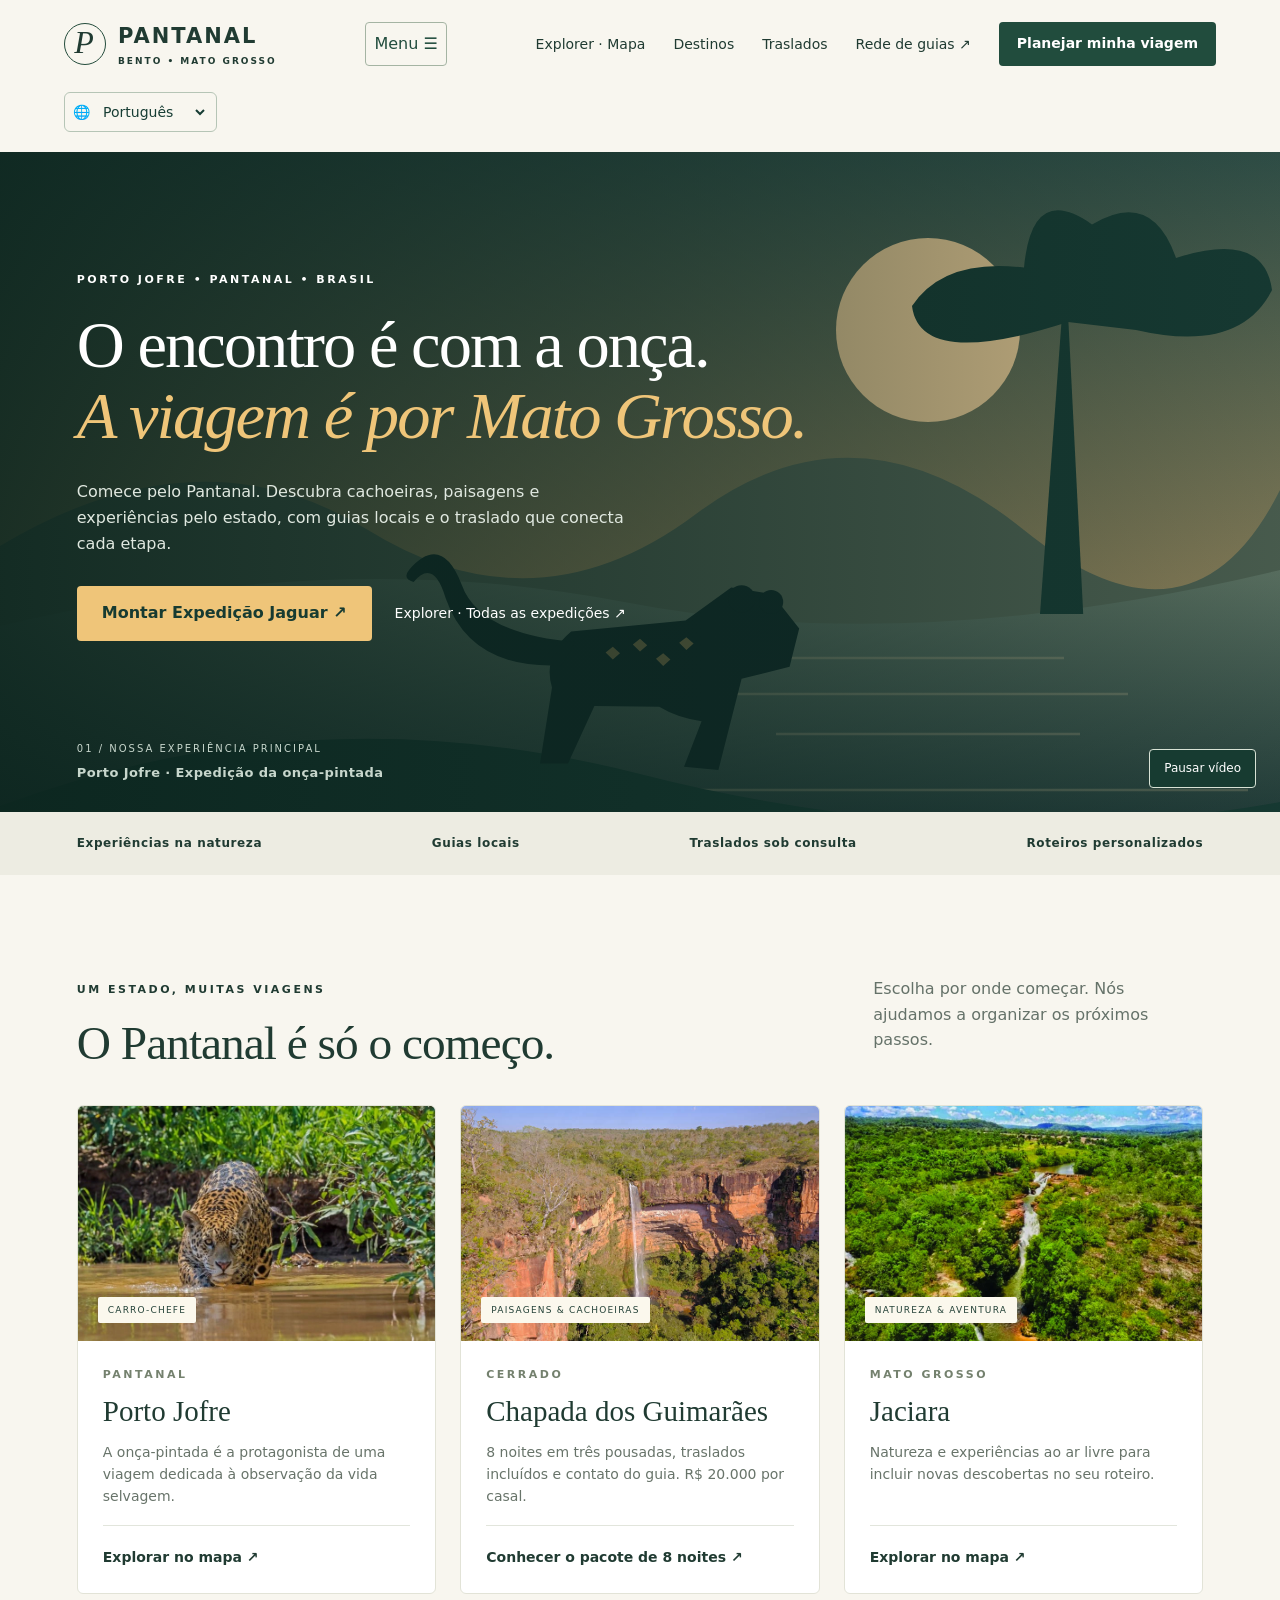
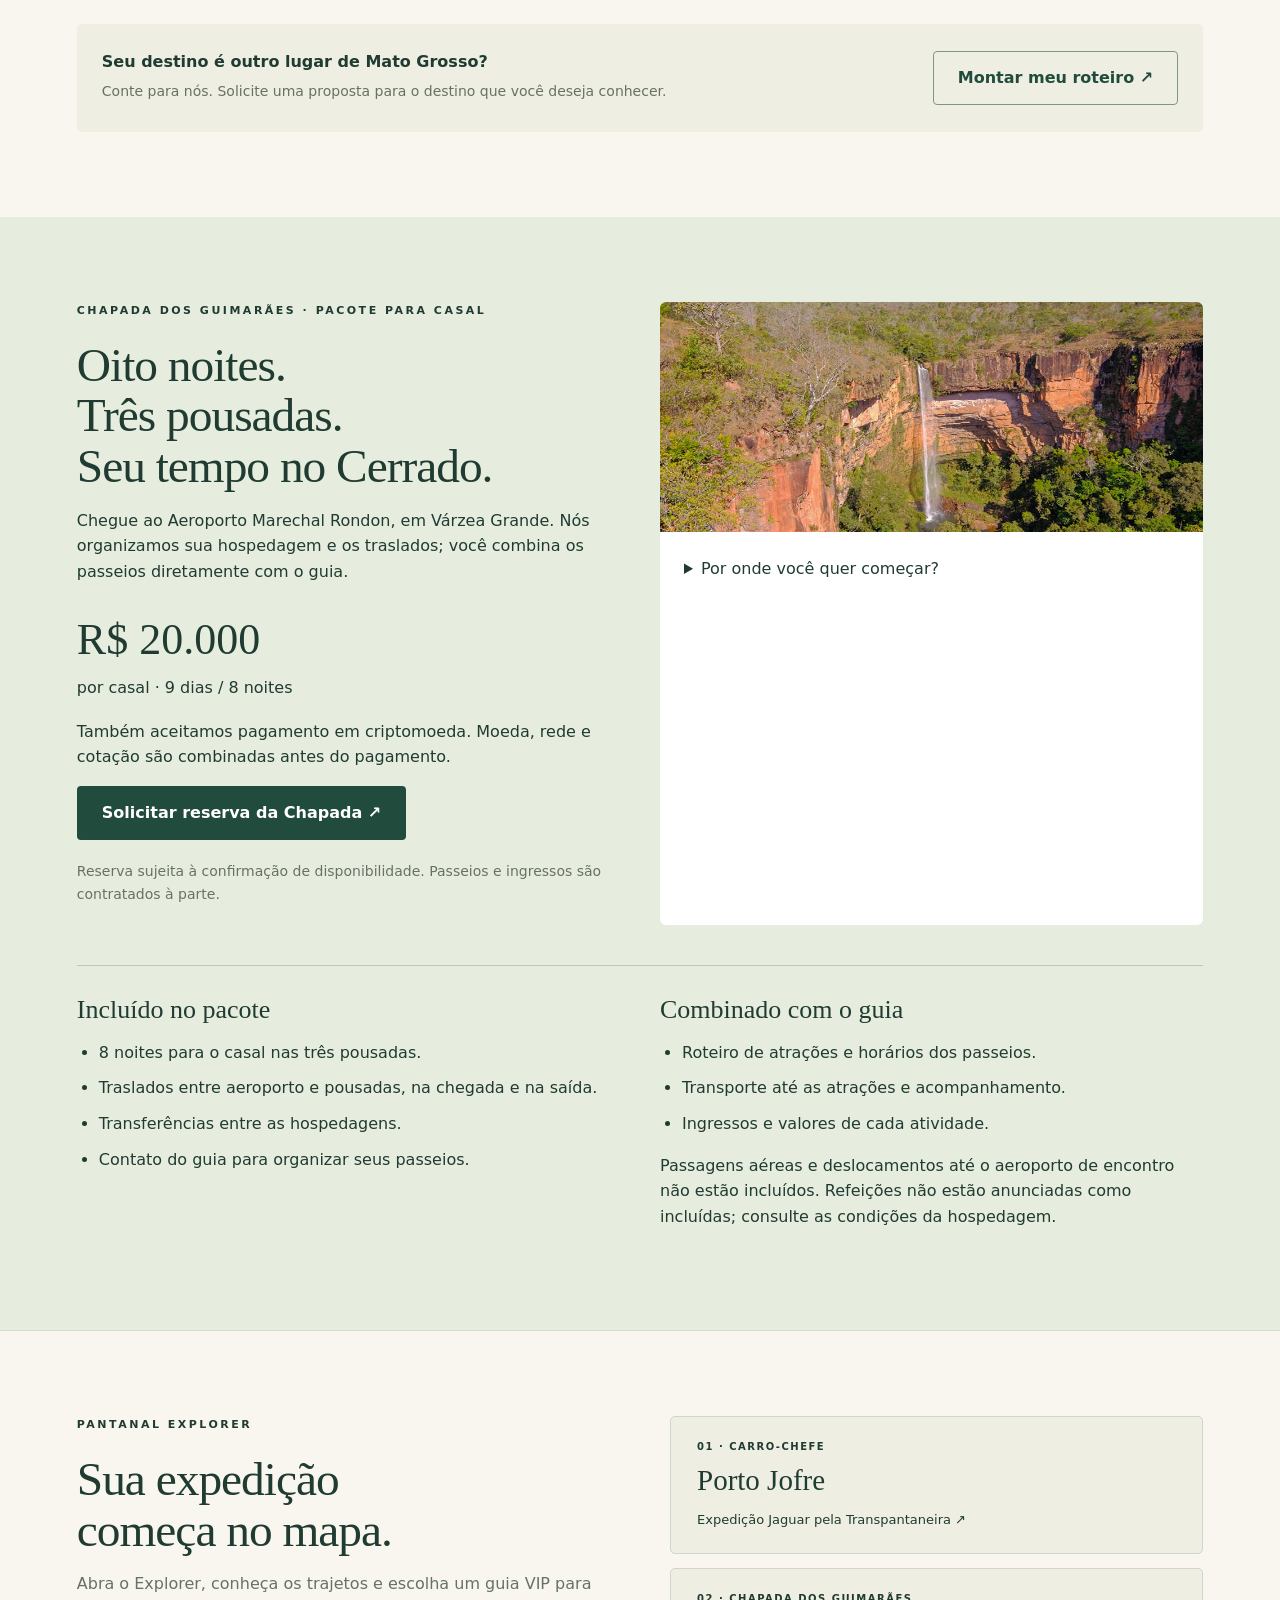
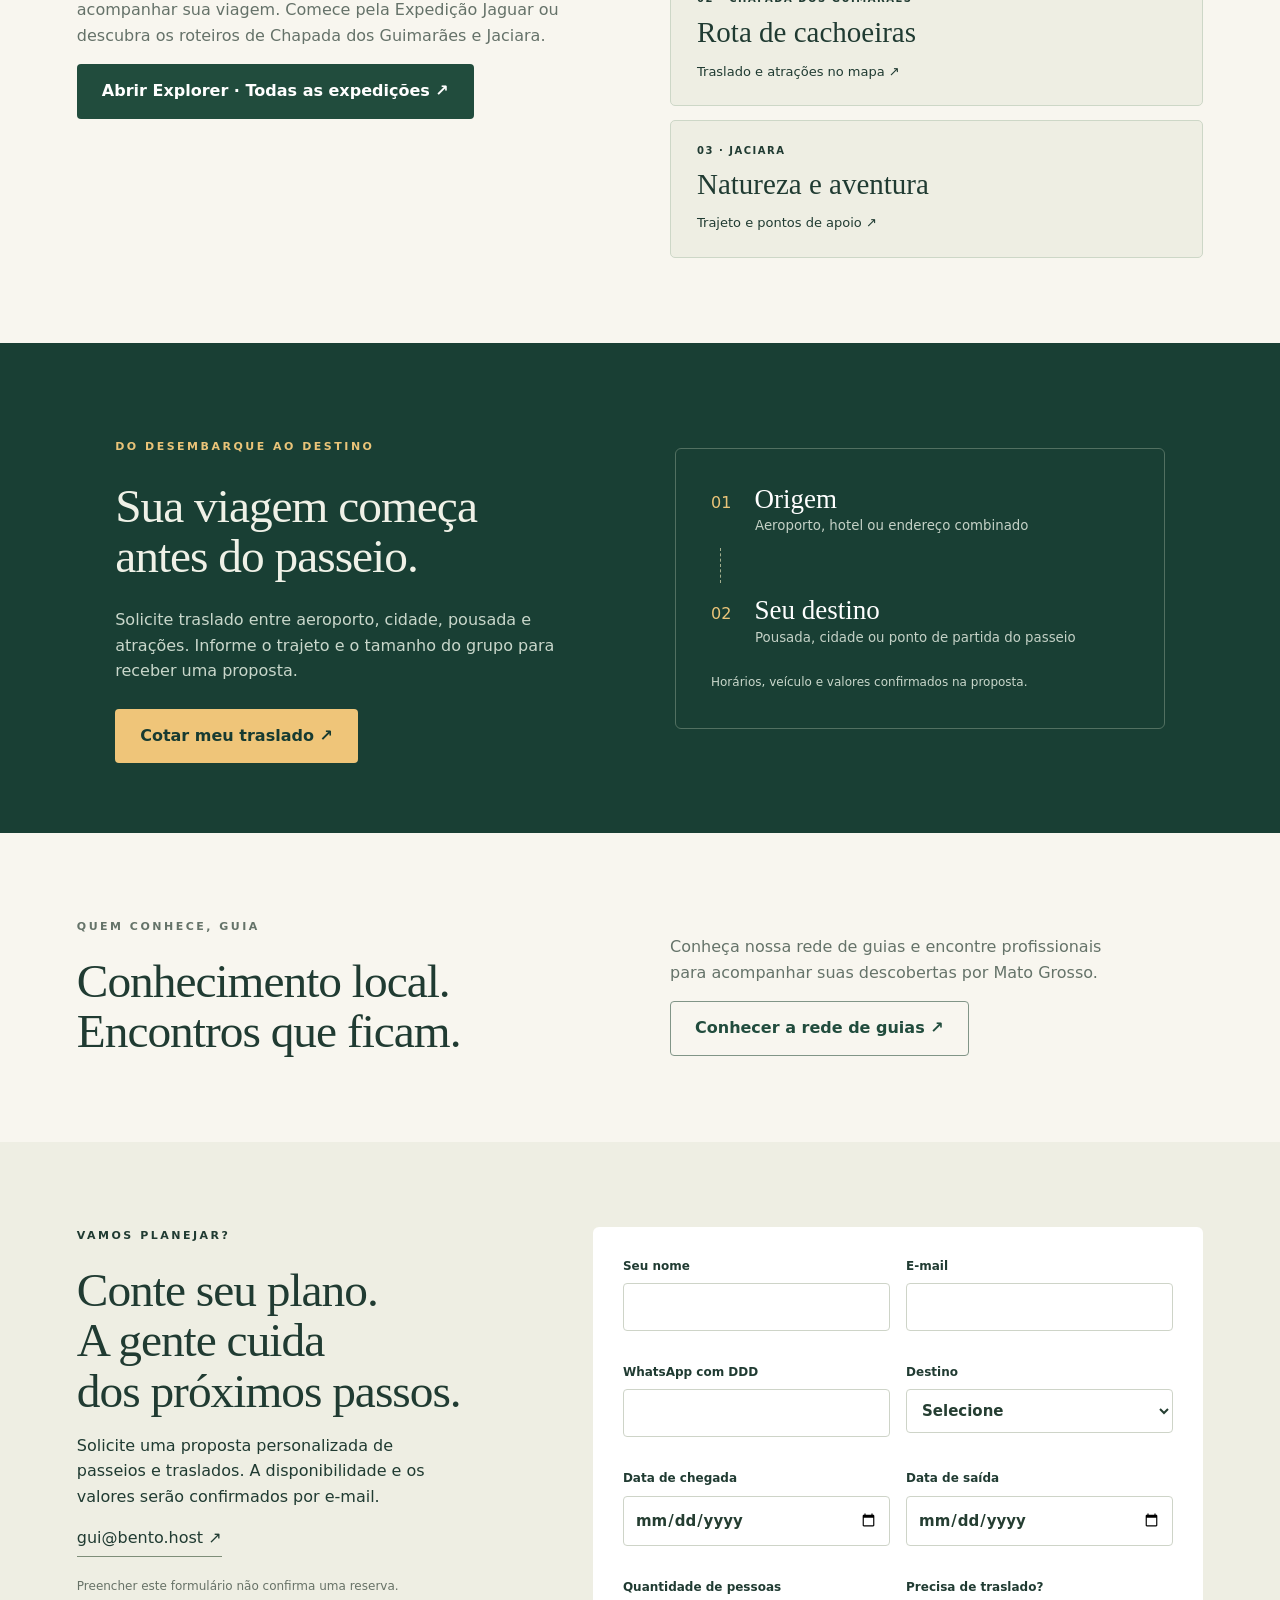
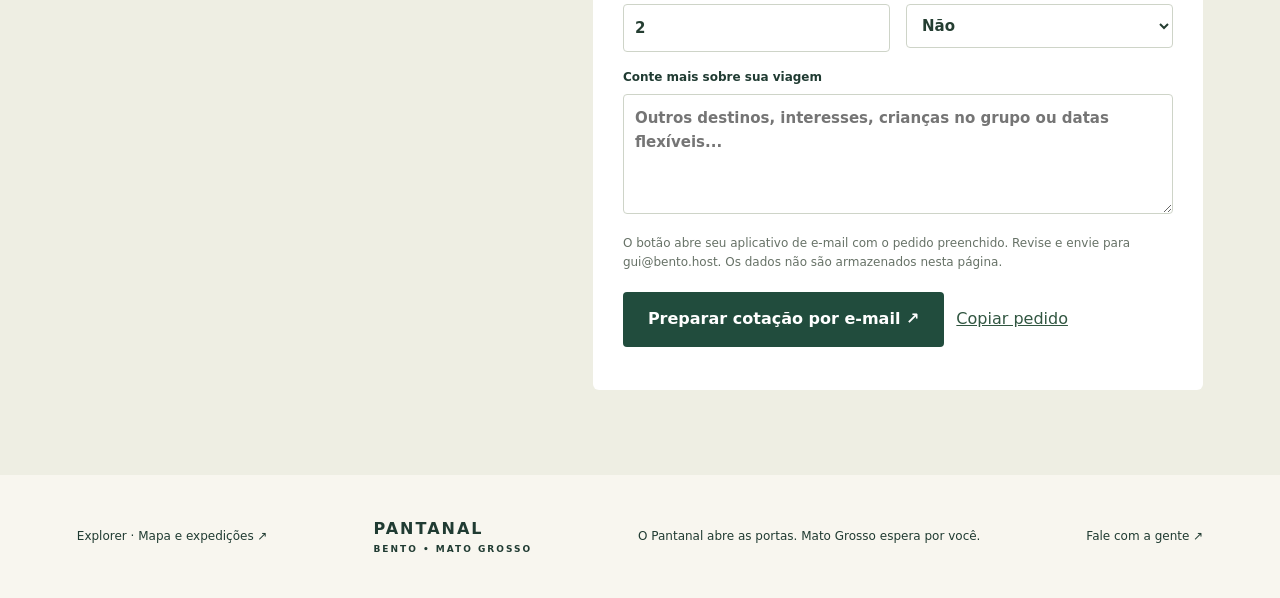
==== commit 624325c2: "Add files via upload" ====
--- a/index.html
+++ b/index.html
@@ -1,16 +1,16 @@
 <!doctype html>
-<html lang="pt-BR"><head><meta charset="utf-8"><meta name="viewport" content="width=device-width,initial-scale=1"><title>Pantanal Bento | Sua viagem por Mato Grosso</title><meta name="description" content="Planeje sua viagem a Porto Jofre, Pantanal, Chapada dos Guimarães e Jaciara. Solicite cotação de experiências, guias e traslados em Mato Grosso."><meta name="theme-color" content="#173d34"><link rel="stylesheet" href="assets/pantanal-home/home.css?v=20260924"><script defer src="assets/pantanal-home/home.js?v=20260924"></script><link rel="stylesheet" href="css/languages.css">
+<html lang="pt-BR"><head><meta charset="utf-8"><meta name="viewport" content="width=device-width,initial-scale=1"><title>Pantanal Bento | Sua viagem por Mato Grosso</title><meta name="description" content="Planeje sua viagem a Porto Jofre, Pantanal, Chapada dos Guimarães e Jaciara. Solicite cotação de experiências, guias e traslados em Mato Grosso."><meta name="theme-color" content="#173d34"><link rel="stylesheet" href="assets/pantanal-home/home.css?v=20260925"><script defer src="js/data/chapada-cachoeiras.js"></script><script defer src="js/chapada-package.js?v=20260925"></script><script defer src="assets/pantanal-home/home.js?v=20260925"></script><link rel="stylesheet" href="css/languages.css">
 <script src="js/i18n/translations.js"></script>
 <script src="js/i18n/runtime.js"></script>
 </head>
 <body><a class="skip" href="#conteudo">Pular para o conteúdo</a><header><a class="brand" href="./" aria-label="Pantanal Bento, início"><span class="mark">P</span><span>PANTANAL<small>BENTO • MATO GROSSO</small></span></a><button class="menu" aria-expanded="false" aria-controls="nav" hidden>Menu ☰</button><nav id="nav" aria-label="Principal"><a href="explorer.html">Explorer · Mapa</a><a href="#destinos">Destinos</a><a href="#traslados">Traslados</a><a href="guias/">Rede de guias ↗</a><a class="button small" href="#cotacao">Planejar minha viagem</a></nav></header>
-<main id="conteudo"><section class="hero"><div class="hero-art" aria-hidden="true"></div><video class="hero-video" id="hero-video" autoplay muted loop playsinline preload="metadata" poster="assets/pantanal-home/pantanal.svg" aria-hidden="true"><source src="assets/videos/capa.mp4" type="video/mp4"></video><div class="hero-shade" aria-hidden="true"></div><button class="hero-video-toggle" id="hero-video-toggle" type="button" aria-controls="hero-video" hidden>Pausar vídeo</button><div class="hero-content"><p class="eyebrow">PORTO JOFRE • PANTANAL • BRASIL</p><h1>O encontro é com a onça.<br><em>A viagem é por Mato Grosso.</em></h1><p>Comece pelo Pantanal. Descubra cachoeiras, paisagens e experiências pelo estado, com guias locais e o traslado que conecta cada etapa.</p><a class="button gold" href="explorer.html?expedicao=porto-jofre">Montar Expedição Jaguar ↗</a><a class="text-link" href="explorer.html">Explorer · Todas as expedições ↗</a></div><div class="hero-caption">01 / NOSSA EXPERIÊNCIA PRINCIPAL <strong>Porto Jofre · Expedição da onça-pintada</strong></div></section>
+<main id="conteudo"><section class="hero"><div class="hero-art" aria-hidden="true"></div><video class="hero-video" id="hero-video" autoplay muted loop playsinline preload="metadata" poster="assets/pantanal-home/pantanal.svg" aria-hidden="true"><source src="assets/videos/capa.mp4" type="video/mp4"></video><div class="hero-shade" aria-hidden="true"></div><div class="hero-content"><p class="eyebrow">PORTO JOFRE • PANTANAL • BRASIL</p><h1>O encontro é com a onça.<br><em>A viagem é por Mato Grosso.</em></h1><p>Comece pelo Pantanal. Descubra cachoeiras, paisagens e experiências pelo estado, com guias locais e o traslado que conecta cada etapa.</p><a class="button gold" href="explorer.html?expedicao=porto-jofre">Montar Expedição Jaguar ↗</a><a class="text-link" href="explorer.html">Explorer · Todas as expedições ↗</a></div><div class="hero-footer"><div class="hero-caption">01 / NOSSA EXPERIÊNCIA PRINCIPAL <strong>Porto Jofre · Expedição da onça-pintada</strong></div><button class="hero-video-toggle" id="hero-video-toggle" type="button" aria-controls="hero-video" hidden>Pausar vídeo</button></div></section>
 <div class="intro-strip"><span>Experiências na natureza</span><span>Guias locais</span><span>Traslados sob consulta</span><span>Roteiros personalizados</span></div>
 <section class="section" id="destinos"><div class="section-heading"><div><p class="eyebrow">UM ESTADO, MUITAS VIAGENS</p><h2>O Pantanal é só o começo.</h2></div><p>Escolha por onde começar. Nós ajudamos a organizar os próximos passos.</p></div><div class="cards"><article class="card"><div class="cover pantanal"><span>CARRO-CHEFE</span></div><div class="card-body"><p class="eyebrow">PANTANAL</p><h3>Porto Jofre</h3><p>A onça-pintada é a protagonista de uma viagem dedicada à observação da vida selvagem.</p><a href="explorer.html?expedicao=porto-jofre">Explorar no mapa ↗</a></div></article><article class="card"><div class="cover chapada"><span>PAISAGENS & CACHOEIRAS</span></div><div class="card-body"><p class="eyebrow">CERRADO</p><h3>Chapada dos Guimarães</h3><p>8 noites em três pousadas, traslados incluídos e contato do guia. R$ 20.000 por casal.</p><a href="#chapada-pacote">Conhecer o pacote de 8 noites ↗</a></div></article><article class="card"><div class="cover jaciara"><span>NATUREZA & AVENTURA</span></div><div class="card-body"><p class="eyebrow">MATO GROSSO</p><h3>Jaciara</h3><p>Natureza e experiências ao ar livre para incluir novas descobertas no seu roteiro.</p><a href="explorer.html?expedicao=jaciara">Explorar no mapa ↗</a></div></article></div><div class="other"><div><strong>Seu destino é outro lugar de Mato Grosso?</strong><p>Conte para nós. Solicite uma proposta para o destino que você deseja conhecer.</p></div><a class="button outline" href="#cotacao" data-destino="Outro destino em Mato Grosso">Montar meu roteiro ↗</a></div></section>
 
 <section class="section package" id="chapada-pacote" aria-labelledby="package-title">
-<div class="package-intro"><p class="eyebrow">CHAPADA DOS GUIMARÃES · PACOTE PARA CASAL</p><h2 id="package-title">Oito noites.<br>Três pousadas.<br>Seu tempo no Cerrado.</h2><p>Chegue ao Aeroporto Marechal Rondon, em Várzea Grande. Nós organizamos sua hospedagem e os traslados; você combina os passeios diretamente com o guia.</p><p class="package-price">R$ 20.000 <span>por casal · 9 dias / 8 noites</span></p><p>Também aceitamos pagamento em criptomoeda. Moeda, rede e cotação são combinadas antes do pagamento.</p><a class="button" href="#cotacao" id="package-quote">Solicitar reserva da Chapada ↗</a><a class="package-map" href="explorer.html?expedicao=chapada">Ver atrações no Explorer ↗</a><p class="note">Reserva sujeita à confirmação de disponibilidade. Passeios e ingressos são contratados à parte.</p></div>
-<div class="package-detail"><img src="assets/expedicoes/chapada-dos-guimaraes.jpg" alt="Paisagem da Chapada dos Guimarães" loading="lazy" width="800" height="460"><div class="package-inner"><label for="package-order">Por onde você quer começar?</label><select id="package-order"><option value="parque">Começar pela Pousada do Parque</option><option value="penhasco">Começar pelo Penhasco</option></select><ol id="package-stays" aria-live="polite"><li><strong>Pousada do Parque</strong><span>2 noites · dias 1 a 3</span></li><li><strong>Flor da Chapada</strong><span>5 noites · dias 3 a 8</span></li><li><strong>Penhasco</strong><span>1 noite · dias 8 a 9</span></li></ol><p>Dia 1: recepção no aeroporto e traslado à primeira pousada. Dia 9: saída da última pousada e retorno ao aeroporto.</p><p>Penhasco: uma parada para aproveitar a vista e o parque aquático. Condições de acesso confirmadas na proposta.</p></div></div>
+<div class="package-intro"><p class="eyebrow">CHAPADA DOS GUIMARÃES · PACOTE PARA CASAL</p><h2 id="package-title">Oito noites.<br>Três pousadas.<br>Seu tempo no Cerrado.</h2><p>Chegue ao Aeroporto Marechal Rondon, em Várzea Grande. Nós organizamos sua hospedagem e os traslados; você combina os passeios diretamente com o guia.</p><p class="package-price">R$ 20.000 <span>por casal · 9 dias / 8 noites</span></p><p>Também aceitamos pagamento em criptomoeda. Moeda, rede e cotação são combinadas antes do pagamento.</p><a class="button" href="#cotacao" id="package-quote">Solicitar reserva da Chapada ↗</a><p class="note">Reserva sujeita à confirmação de disponibilidade. Passeios e ingressos são contratados à parte.</p></div>
+<div class="package-detail"><img src="assets/expedicoes/chapada-dos-guimaraes.jpg" alt="Paisagem da Chapada dos Guimarães" loading="lazy" width="800" height="460"><div class="package-inner"><details class="package-start"><summary>Por onde você quer começar?</summary><label for="package-order">Primeira pousada</label><select id="package-order"><option value="parque">Começar pela Pousada do Parque</option><option value="penhasco">Começar pelo Penhasco</option></select><div id="package-lodge-info"></div><ol id="package-stays" aria-live="polite"><li><strong>Pousada do Parque</strong><span>2 noites · dias 1 a 3</span></li><li><strong>Flor da Chapada</strong><span>5 noites · dias 3 a 8</span></li><li><strong>Penhasco</strong><span>1 noite · dias 8 a 9</span></li></ol><p>Dia 1: recepção no aeroporto e traslado à primeira pousada. Dia 9: saída da última pousada e retorno ao aeroporto.</p><p>Penhasco: uma parada para aproveitar a vista e o parque aquático. Condições de acesso confirmadas na proposta.</p><a id="package-map-link" class="button package-map" href="explorer.html?expedicao=chapada&amp;ordem=parque">Abrir expedição Chapada 20K no mapa ↗</a></details></div></div>
 <div class="package-terms"><div><h3>Incluído no pacote</h3><ul><li>8 noites para o casal nas três pousadas.</li><li>Traslados entre aeroporto e pousadas, na chegada e na saída.</li><li>Transferências entre as hospedagens.</li><li>Contato do guia para organizar seus passeios.</li></ul></div><div><h3>Combinado com o guia</h3><ul><li>Roteiro de atrações e horários dos passeios.</li><li>Transporte até as atrações e acompanhamento.</li><li>Ingressos e valores de cada atividade.</li></ul><p>Passagens aéreas e deslocamentos até o aeroporto de encontro não estão incluídos. Refeições não estão anunciadas como incluídas; consulte as condições da hospedagem.</p></div></div>
 </section>
 <section class="section explorer-entry" id="explorer" aria-labelledby="explorer-title"><div><p class="eyebrow">PANTANAL EXPLORER</p><h2 id="explorer-title">Sua expedição<br>começa no mapa.</h2><p>Abra o Explorer, conheça os trajetos e escolha um guia VIP para acompanhar sua viagem. Comece pela Expedição Jaguar ou descubra os roteiros de Chapada dos Guimarães e Jaciara.</p><a class="button" href="explorer.html">Abrir Explorer · Todas as expedições ↗</a></div><div class="explorer-routes" aria-label="Expedições no Explorer"><a href="explorer.html?expedicao=porto-jofre"><span>01 · CARRO-CHEFE</span><strong>Porto Jofre</strong><small>Expedição Jaguar pela Transpantaneira ↗</small></a><a href="explorer.html?expedicao=chapada"><span>02 · CHAPADA DOS GUIMARÃES</span><strong>Rota de cachoeiras</strong><small>Traslado e atrações no mapa ↗</small></a><a href="explorer.html?expedicao=jaciara"><span>03 · JACIARA</span><strong>Natureza e aventura</strong><small>Trajeto e pontos de apoio ↗</small></a></div></section>
@@ -18,3 +18,4 @@
 <section class="section guide"><div><p class="eyebrow">QUEM CONHECE, GUIA</p><h2>Conhecimento local.<br>Encontros que ficam.</h2></div><div><p>Conheça nossa rede de guias e encontre profissionais para acompanhar suas descobertas por Mato Grosso.</p><a class="button outline" href="guias/">Conhecer a rede de guias ↗</a></div></section>
 <section class="quote section" id="cotacao"><div class="quote-intro"><p class="eyebrow">VAMOS PLANEJAR?</p><h2>Conte seu plano.<br>A gente cuida<br>dos próximos passos.</h2><p>Solicite uma proposta personalizada de passeios e traslados. A disponibilidade e os valores serão confirmados por e-mail.</p><a href="mailto:gui@bento.host">gui@bento.host ↗</a><p class="note">Preencher este formulário não confirma uma reserva.</p></div><form id="quote-form"><div class="fields"><label>Seu nome<input name="nome" autocomplete="name" required maxlength="100"></label><label>E-mail<input name="email" type="email" autocomplete="email" required maxlength="150"></label><label>WhatsApp com DDD<input name="telefone" type="tel" autocomplete="tel" required maxlength="35"></label><label>Destino<select name="destino" id="destination" required><option value="">Selecione</option><option>Porto Jofre — Onça-pintada</option><option>Chapada dos Guimarães</option><option>Jaciara</option><option>Outro destino em Mato Grosso</option><option>Somente traslado</option></select></label><label>Data de chegada<input type="date" name="chegada" id="arrival"></label><label>Data de saída<input type="date" name="saida" id="departure"></label><label>Quantidade de pessoas<input name="pessoas" type="number" min="1" max="200" value="2" required></label><label>Precisa de traslado?<select name="traslado" id="transfer"><option>Não</option><option>Sim</option><option>Ainda não sei</option></select></label></div><div id="transfer-fields" class="fields"><label>Origem do traslado<input name="origem" maxlength="200" placeholder="Ex.: Aeroporto de Cuiabá"></label><label>Destino do traslado<input name="destino_traslado" maxlength="200" placeholder="Cidade, pousada ou atração"></label></div><div id="package-fields" hidden><p><strong>Chapada · R$ 20.000 por casal · 8 noites</strong></p><label>Ordem das hospedagens<select name="ordem_chapada" id="quote-order" disabled><option value="parque">Pousada do Parque → Flor da Chapada → Penhasco</option><option value="penhasco">Penhasco → Flor da Chapada → Pousada do Parque</option></select></label><p class="note">Hospedagem, traslados e contato do guia. Passeios, transporte às atrações e ingressos à parte. Pagamento em criptomoeda disponível mediante combinação prévia.</p></div><label>Conte mais sobre sua viagem<textarea name="observacoes" rows="4" maxlength="1500" placeholder="Outros destinos, interesses, crianças no grupo ou datas flexíveis..."></textarea></label><p class="note">O botão abre seu aplicativo de e-mail com o pedido preenchido. Revise e envie para gui@bento.host. Os dados não são armazenados nesta página.</p><button class="button" type="submit">Preparar cotação por e-mail ↗</button><button class="copy" type="button" id="copy">Copiar pedido</button><p id="status" role="status" aria-live="polite"></p><textarea id="fallback" aria-label="Pedido pronto para copiar" readonly hidden></textarea><noscript><p>Ative o JavaScript para preencher o pedido automaticamente ou envie os detalhes para <a href="mailto:gui@bento.host">gui@bento.host</a>.</p></noscript></form></section></main>
 <footer><a href="explorer.html">Explorer · Mapa e expedições ↗</a><a class="brand" href="./">PANTANAL <small>BENTO • MATO GROSSO</small></a><p>O Pantanal abre as portas. Mato Grosso espera por você.</p><a href="mailto:gui@bento.host">Fale com a gente ↗</a></footer></body></html>
+
--- a/assets/pantanal-home/home.css
+++ b/assets/pantanal-home/home.css
@@ -6,3 +6,7 @@
 
 /* Vídeo original de capa, com contraste sobre a imagem. */
 .hero-video{position:absolute;inset:0;width:100%;height:100%;object-fit:cover;object-position:center;pointer-events:none}.hero-shade{position:absolute;inset:0;background:linear-gradient(90deg,rgba(11,36,29,.88),rgba(11,36,29,.54) 50%,rgba(11,36,29,.15))}.hero-video-toggle{position:absolute;right:24px;bottom:24px;z-index:2;padding:9px 14px;border:1px solid #d8e2d5;border-radius:4px;background:#173b31;color:#fff;font-size:12px;cursor:pointer}.hero-caption{right:160px}@media(max-width:620px){.hero-shade{background:rgba(11,36,29,.64)}.hero-caption{right:125px}.hero-video-toggle{right:12px;bottom:24px;padding:8px;font-size:11px}}
+
+
+/* Oferta exclusiva da Chapada; demais expedições preservadas. */
+.package{display:grid;grid-template-columns:1fr 1fr;gap:40px;background:#e7edde;scroll-margin-top:20px}.package-intro{align-self:center}.package-price{font:44px/1.2 Georgia,serif;margin:30px 0 18px}.package-price span{display:block;font:16px/1.6 system-ui,sans-serif;margin-top:8px}.package-map{display:block;margin-top:18px;font-weight:650;text-decoration:underline}.package-detail{background:white;border-radius:6px;overflow:hidden;min-width:0}.package-detail img{width:100%;height:230px;object-fit:cover;display:block}.package-inner{padding:24px}.package-inner label{font-size:16px;margin-bottom:0}.package-inner select{margin-bottom:24px}.package-inner ol{padding:0;list-style:none;counter-reset:stay}.package-inner li{padding:16px 0 16px 45px;border-bottom:1px solid #dce3d5;position:relative;counter-increment:stay}.package-inner li:before{content:counter(stay);position:absolute;left:0;top:18px;background:#214c3d;color:#fff;border-radius:50%;width:29px;height:29px;text-align:center}.package-inner li span{display:block}.package-terms{grid-column:1/-1;display:grid;grid-template-columns:1fr 1fr;gap:40px;border-top:1px solid #bacbb0;padding-top:30px}.package-terms h3{font-size:26px}.package-terms ul{padding-left:22px}.package-terms li{margin:10px 0}.package .note{font-size:14px}#package-fields{padding:18px;background:#e7edde;margin-bottom:20px}#package-fields label{font-size:14px}@media(max-width:850px){.package,.package-terms{grid-template-columns:1fr}.package{gap:25px}.package-terms{gap:20px}.package-price{font-size:38px}}
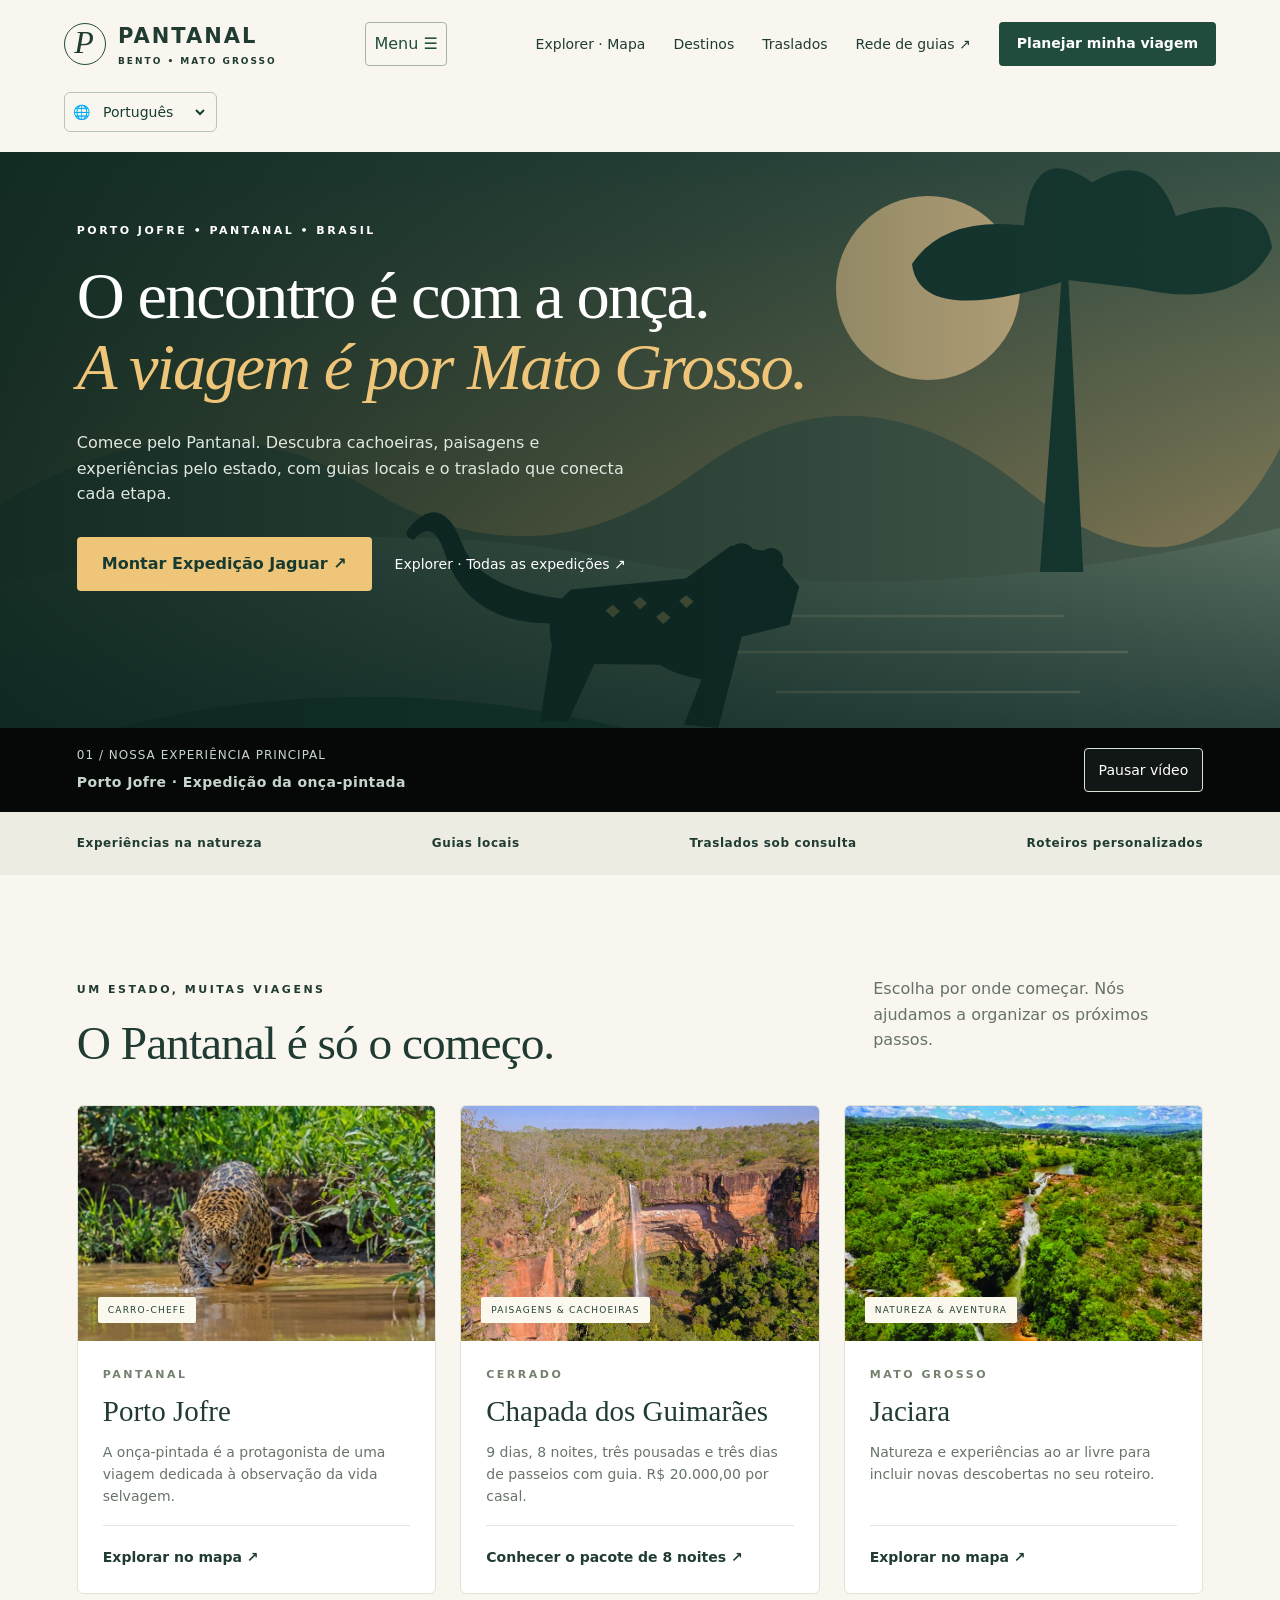
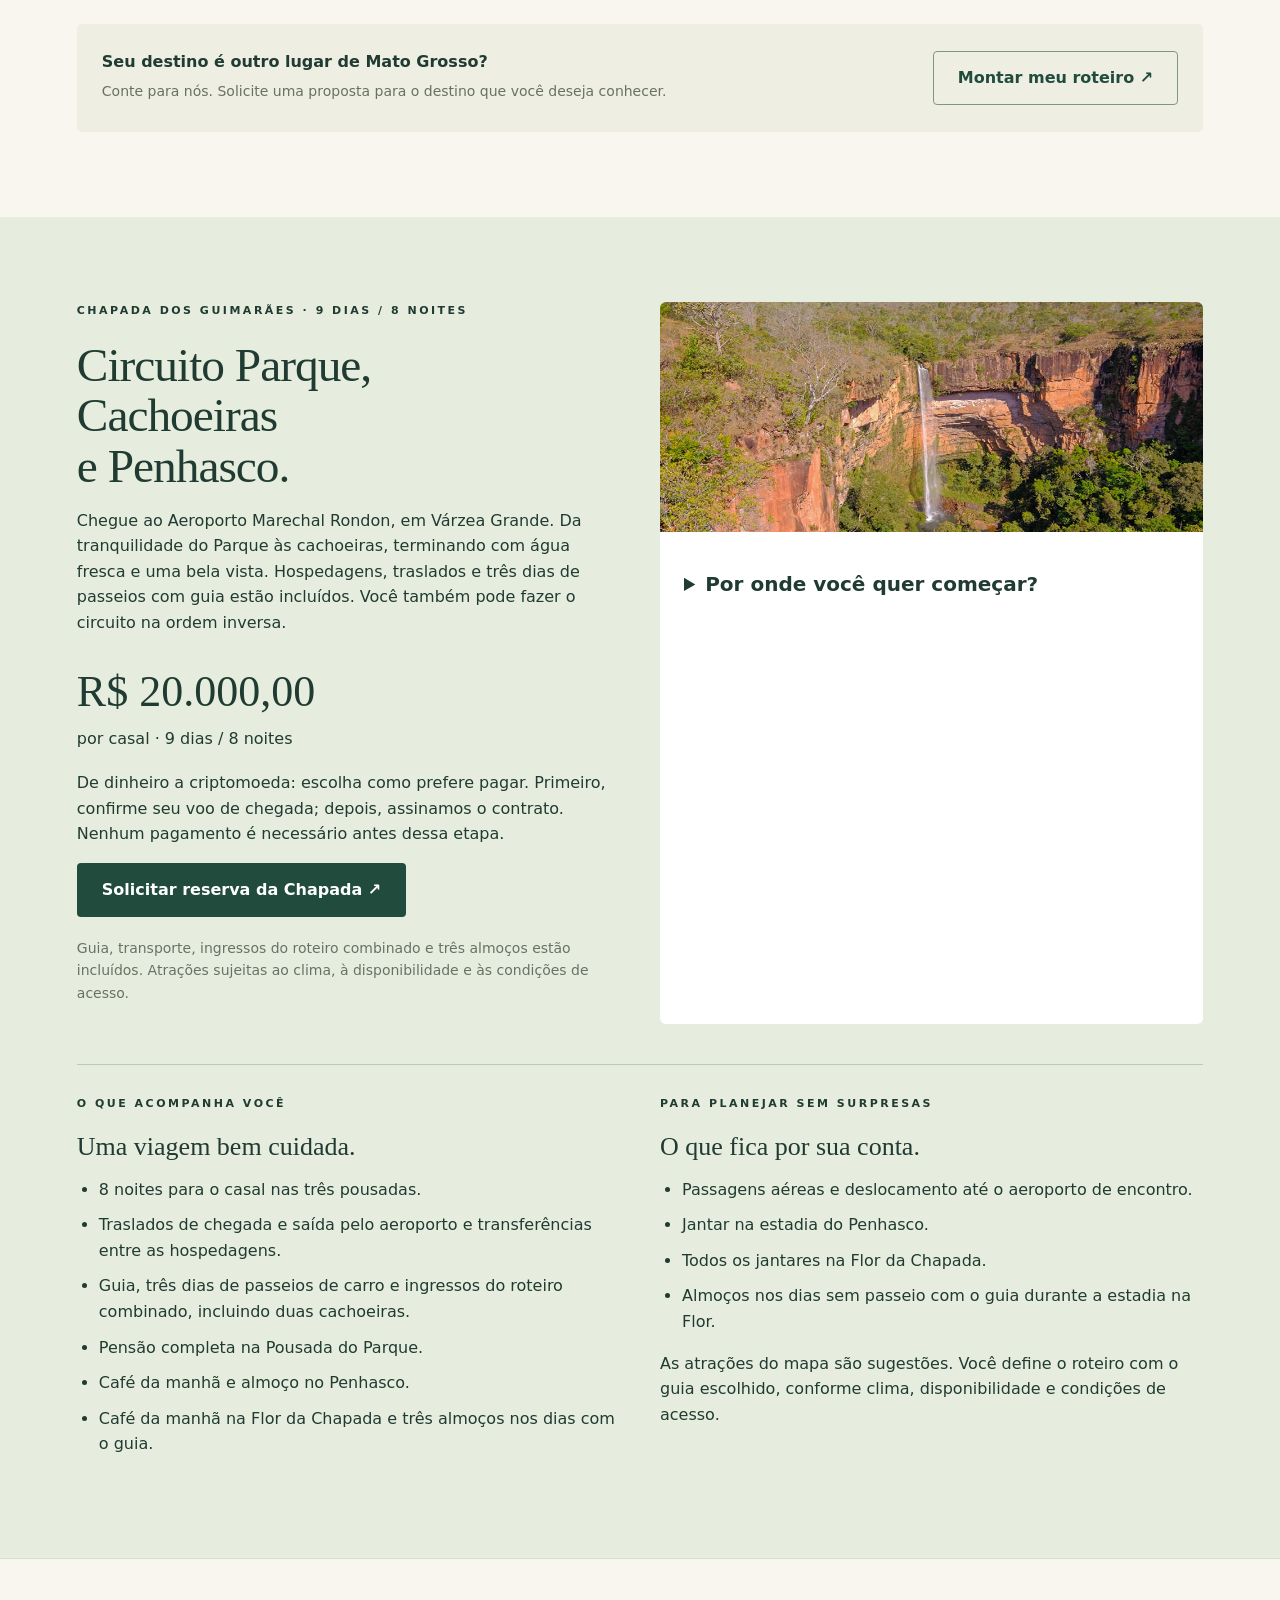
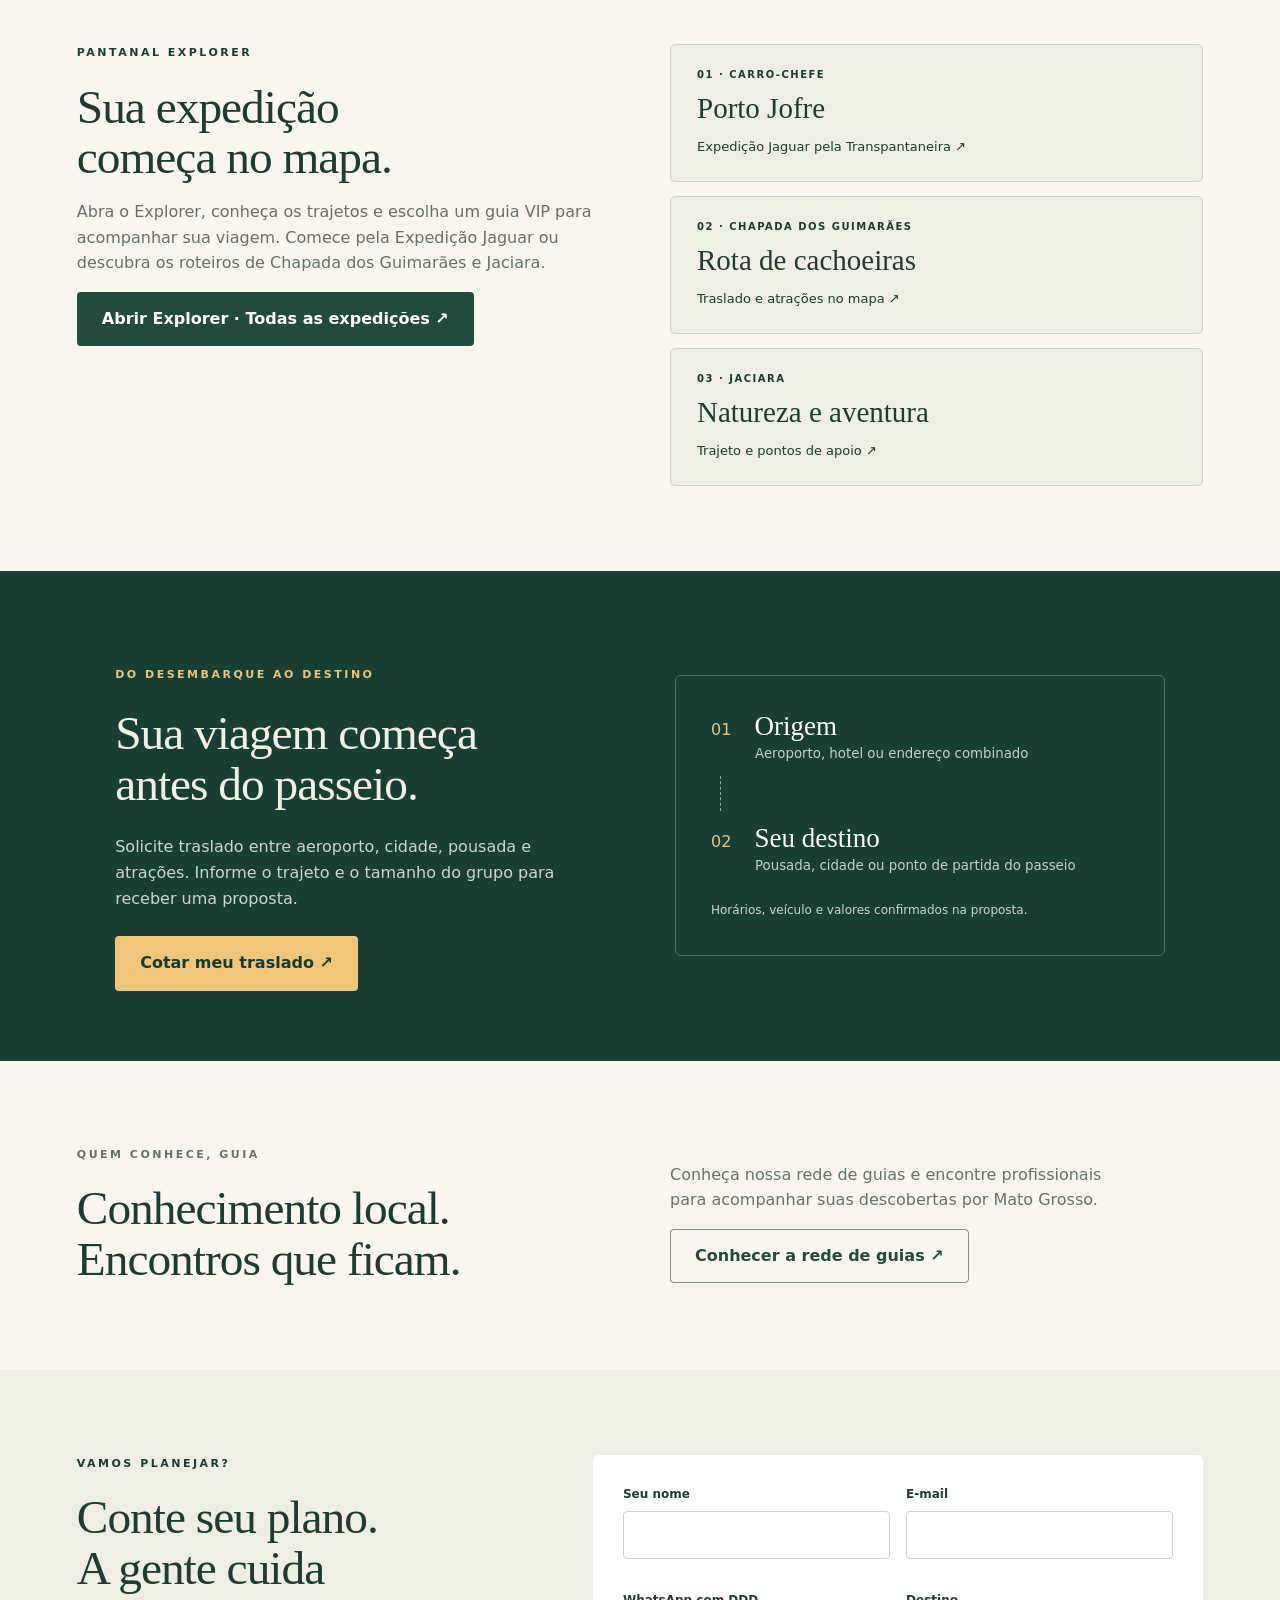
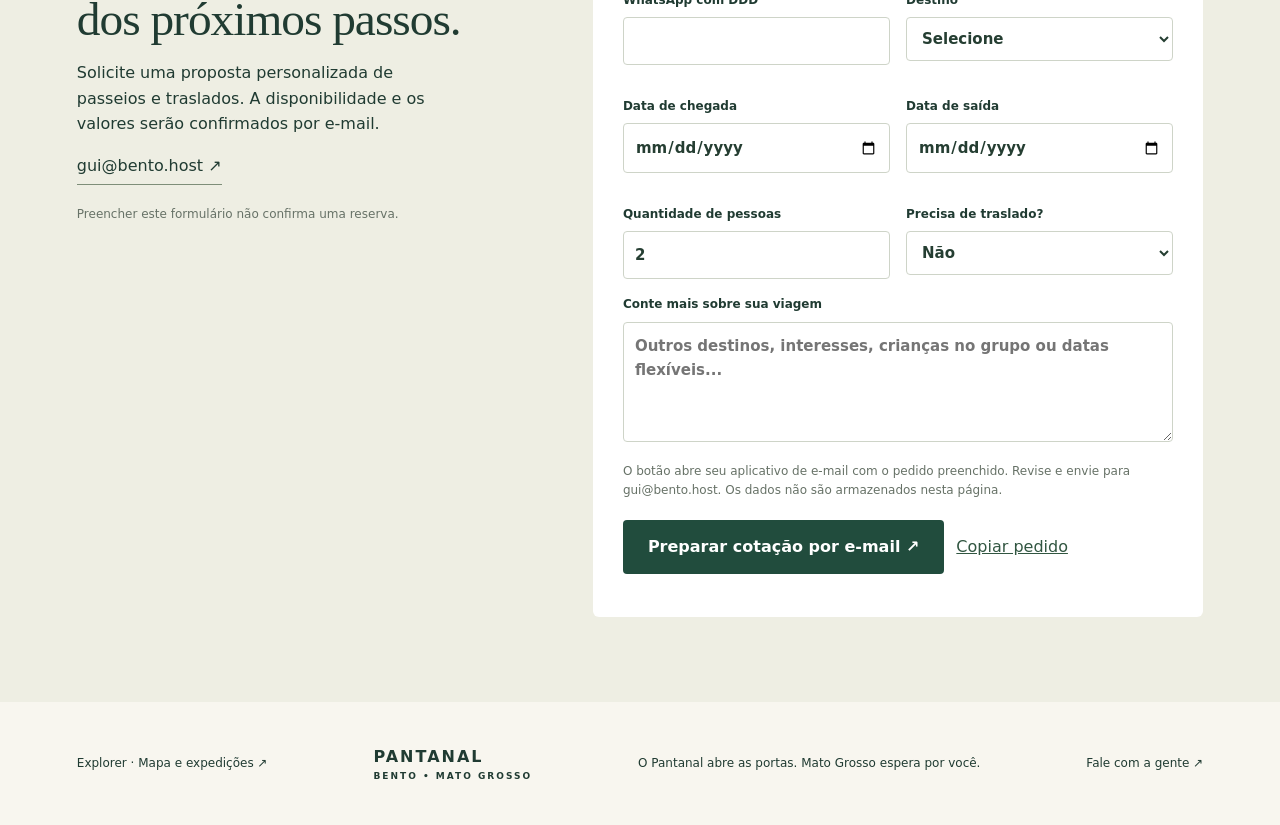
==== commit 52de2d0f: "Add files via upload" ====
--- a/index.html
+++ b/index.html
@@ -1,21 +1,22 @@
 <!doctype html>
-<html lang="pt-BR"><head><meta charset="utf-8"><meta name="viewport" content="width=device-width,initial-scale=1"><title>Pantanal Bento | Sua viagem por Mato Grosso</title><meta name="description" content="Planeje sua viagem a Porto Jofre, Pantanal, Chapada dos Guimarães e Jaciara. Solicite cotação de experiências, guias e traslados em Mato Grosso."><meta name="theme-color" content="#173d34"><link rel="stylesheet" href="assets/pantanal-home/home.css?v=20260925"><script defer src="js/data/chapada-cachoeiras.js"></script><script defer src="js/chapada-package.js?v=20260925"></script><script defer src="assets/pantanal-home/home.js?v=20260925"></script><link rel="stylesheet" href="css/languages.css">
+<html lang="pt-BR"><head><meta charset="utf-8"><meta name="viewport" content="width=device-width,initial-scale=1"><title>Pantanal Bento | Sua viagem por Mato Grosso</title><meta name="description" content="Planeje sua viagem a Porto Jofre, Pantanal, Chapada dos Guimarães e Jaciara. Solicite cotação de experiências, guias e traslados em Mato Grosso."><meta name="theme-color" content="#173d34"><link rel="stylesheet" href="assets/pantanal-home/home.css?v=20260925b"><script defer src="js/data/chapada-cachoeiras.js"></script><script defer src="js/chapada-package.js?v=20260925b"></script><script defer src="assets/pantanal-home/home.js?v=20260925b"></script><link rel="stylesheet" href="css/languages.css">
 <script src="js/i18n/translations.js"></script>
 <script src="js/i18n/runtime.js"></script>
+<link rel="stylesheet" href="css/chapada-package.css?v=20260925b">
 </head>
 <body><a class="skip" href="#conteudo">Pular para o conteúdo</a><header><a class="brand" href="./" aria-label="Pantanal Bento, início"><span class="mark">P</span><span>PANTANAL<small>BENTO • MATO GROSSO</small></span></a><button class="menu" aria-expanded="false" aria-controls="nav" hidden>Menu ☰</button><nav id="nav" aria-label="Principal"><a href="explorer.html">Explorer · Mapa</a><a href="#destinos">Destinos</a><a href="#traslados">Traslados</a><a href="guias/">Rede de guias ↗</a><a class="button small" href="#cotacao">Planejar minha viagem</a></nav></header>
 <main id="conteudo"><section class="hero"><div class="hero-art" aria-hidden="true"></div><video class="hero-video" id="hero-video" autoplay muted loop playsinline preload="metadata" poster="assets/pantanal-home/pantanal.svg" aria-hidden="true"><source src="assets/videos/capa.mp4" type="video/mp4"></video><div class="hero-shade" aria-hidden="true"></div><div class="hero-content"><p class="eyebrow">PORTO JOFRE • PANTANAL • BRASIL</p><h1>O encontro é com a onça.<br><em>A viagem é por Mato Grosso.</em></h1><p>Comece pelo Pantanal. Descubra cachoeiras, paisagens e experiências pelo estado, com guias locais e o traslado que conecta cada etapa.</p><a class="button gold" href="explorer.html?expedicao=porto-jofre">Montar Expedição Jaguar ↗</a><a class="text-link" href="explorer.html">Explorer · Todas as expedições ↗</a></div><div class="hero-footer"><div class="hero-caption">01 / NOSSA EXPERIÊNCIA PRINCIPAL <strong>Porto Jofre · Expedição da onça-pintada</strong></div><button class="hero-video-toggle" id="hero-video-toggle" type="button" aria-controls="hero-video" hidden>Pausar vídeo</button></div></section>
 <div class="intro-strip"><span>Experiências na natureza</span><span>Guias locais</span><span>Traslados sob consulta</span><span>Roteiros personalizados</span></div>
-<section class="section" id="destinos"><div class="section-heading"><div><p class="eyebrow">UM ESTADO, MUITAS VIAGENS</p><h2>O Pantanal é só o começo.</h2></div><p>Escolha por onde começar. Nós ajudamos a organizar os próximos passos.</p></div><div class="cards"><article class="card"><div class="cover pantanal"><span>CARRO-CHEFE</span></div><div class="card-body"><p class="eyebrow">PANTANAL</p><h3>Porto Jofre</h3><p>A onça-pintada é a protagonista de uma viagem dedicada à observação da vida selvagem.</p><a href="explorer.html?expedicao=porto-jofre">Explorar no mapa ↗</a></div></article><article class="card"><div class="cover chapada"><span>PAISAGENS & CACHOEIRAS</span></div><div class="card-body"><p class="eyebrow">CERRADO</p><h3>Chapada dos Guimarães</h3><p>8 noites em três pousadas, traslados incluídos e contato do guia. R$ 20.000 por casal.</p><a href="#chapada-pacote">Conhecer o pacote de 8 noites ↗</a></div></article><article class="card"><div class="cover jaciara"><span>NATUREZA & AVENTURA</span></div><div class="card-body"><p class="eyebrow">MATO GROSSO</p><h3>Jaciara</h3><p>Natureza e experiências ao ar livre para incluir novas descobertas no seu roteiro.</p><a href="explorer.html?expedicao=jaciara">Explorar no mapa ↗</a></div></article></div><div class="other"><div><strong>Seu destino é outro lugar de Mato Grosso?</strong><p>Conte para nós. Solicite uma proposta para o destino que você deseja conhecer.</p></div><a class="button outline" href="#cotacao" data-destino="Outro destino em Mato Grosso">Montar meu roteiro ↗</a></div></section>
+<section class="section" id="destinos"><div class="section-heading"><div><p class="eyebrow">UM ESTADO, MUITAS VIAGENS</p><h2>O Pantanal é só o começo.</h2></div><p>Escolha por onde começar. Nós ajudamos a organizar os próximos passos.</p></div><div class="cards"><article class="card"><div class="cover pantanal"><span>CARRO-CHEFE</span></div><div class="card-body"><p class="eyebrow">PANTANAL</p><h3>Porto Jofre</h3><p>A onça-pintada é a protagonista de uma viagem dedicada à observação da vida selvagem.</p><a href="explorer.html?expedicao=porto-jofre">Explorar no mapa ↗</a></div></article><article class="card"><div class="cover chapada"><span>PAISAGENS & CACHOEIRAS</span></div><div class="card-body"><p class="eyebrow">CERRADO</p><h3>Chapada dos Guimarães</h3><p>9 dias, 8 noites, três pousadas e três dias de passeios com guia. R$ 20.000,00 por casal.</p><a href="#chapada-pacote">Conhecer o pacote de 8 noites ↗</a></div></article><article class="card"><div class="cover jaciara"><span>NATUREZA & AVENTURA</span></div><div class="card-body"><p class="eyebrow">MATO GROSSO</p><h3>Jaciara</h3><p>Natureza e experiências ao ar livre para incluir novas descobertas no seu roteiro.</p><a href="explorer.html?expedicao=jaciara">Explorar no mapa ↗</a></div></article></div><div class="other"><div><strong>Seu destino é outro lugar de Mato Grosso?</strong><p>Conte para nós. Solicite uma proposta para o destino que você deseja conhecer.</p></div><a class="button outline" href="#cotacao" data-destino="Outro destino em Mato Grosso">Montar meu roteiro ↗</a></div></section>
 
 <section class="section package" id="chapada-pacote" aria-labelledby="package-title">
-<div class="package-intro"><p class="eyebrow">CHAPADA DOS GUIMARÃES · PACOTE PARA CASAL</p><h2 id="package-title">Oito noites.<br>Três pousadas.<br>Seu tempo no Cerrado.</h2><p>Chegue ao Aeroporto Marechal Rondon, em Várzea Grande. Nós organizamos sua hospedagem e os traslados; você combina os passeios diretamente com o guia.</p><p class="package-price">R$ 20.000 <span>por casal · 9 dias / 8 noites</span></p><p>Também aceitamos pagamento em criptomoeda. Moeda, rede e cotação são combinadas antes do pagamento.</p><a class="button" href="#cotacao" id="package-quote">Solicitar reserva da Chapada ↗</a><p class="note">Reserva sujeita à confirmação de disponibilidade. Passeios e ingressos são contratados à parte.</p></div>
-<div class="package-detail"><img src="assets/expedicoes/chapada-dos-guimaraes.jpg" alt="Paisagem da Chapada dos Guimarães" loading="lazy" width="800" height="460"><div class="package-inner"><details class="package-start"><summary>Por onde você quer começar?</summary><label for="package-order">Primeira pousada</label><select id="package-order"><option value="parque">Começar pela Pousada do Parque</option><option value="penhasco">Começar pelo Penhasco</option></select><div id="package-lodge-info"></div><ol id="package-stays" aria-live="polite"><li><strong>Pousada do Parque</strong><span>2 noites · dias 1 a 3</span></li><li><strong>Flor da Chapada</strong><span>5 noites · dias 3 a 8</span></li><li><strong>Penhasco</strong><span>1 noite · dias 8 a 9</span></li></ol><p>Dia 1: recepção no aeroporto e traslado à primeira pousada. Dia 9: saída da última pousada e retorno ao aeroporto.</p><p>Penhasco: uma parada para aproveitar a vista e o parque aquático. Condições de acesso confirmadas na proposta.</p><a id="package-map-link" class="button package-map" href="explorer.html?expedicao=chapada&amp;ordem=parque">Abrir expedição Chapada 20K no mapa ↗</a></details></div></div>
-<div class="package-terms"><div><h3>Incluído no pacote</h3><ul><li>8 noites para o casal nas três pousadas.</li><li>Traslados entre aeroporto e pousadas, na chegada e na saída.</li><li>Transferências entre as hospedagens.</li><li>Contato do guia para organizar seus passeios.</li></ul></div><div><h3>Combinado com o guia</h3><ul><li>Roteiro de atrações e horários dos passeios.</li><li>Transporte até as atrações e acompanhamento.</li><li>Ingressos e valores de cada atividade.</li></ul><p>Passagens aéreas e deslocamentos até o aeroporto de encontro não estão incluídos. Refeições não estão anunciadas como incluídas; consulte as condições da hospedagem.</p></div></div>
+<div class="package-intro"><p class="eyebrow">CHAPADA DOS GUIMARÃES · 9 DIAS / 8 NOITES</p><h2 id="package-title">Circuito Parque,<br>Cachoeiras<br>e Penhasco.</h2><p>Chegue ao Aeroporto Marechal Rondon, em Várzea Grande. Da tranquilidade do Parque às cachoeiras, terminando com água fresca e uma bela vista. Hospedagens, traslados e três dias de passeios com guia estão incluídos. Você também pode fazer o circuito na ordem inversa.</p><p class="package-price">R$ 20.000,00 <span>por casal · 9 dias / 8 noites</span></p><p>De dinheiro a criptomoeda: escolha como prefere pagar. Primeiro, confirme seu voo de chegada; depois, assinamos o contrato. Nenhum pagamento é necessário antes dessa etapa.</p><a class="button" href="#cotacao" id="package-quote">Solicitar reserva da Chapada ↗</a><p class="note">Guia, transporte, ingressos do roteiro combinado e três almoços estão incluídos. Atrações sujeitas ao clima, à disponibilidade e às condições de acesso.</p></div>
+<div class="package-detail"><img src="assets/expedicoes/chapada-dos-guimaraes.jpg" alt="Paisagem da Chapada dos Guimarães" loading="lazy" width="800" height="460"><div class="package-inner"><details class="package-start"><summary>Por onde você quer começar?</summary><label for="package-order">Primeira pousada</label><select id="package-order"><option value="parque">Começar pela Pousada do Parque</option><option value="penhasco">Começar pelo Penhasco</option></select><div id="package-stage-story"></div><div id="package-lodge-info"></div><ol id="package-stays" aria-live="polite"><li><strong>Pousada do Parque</strong><span>2 noites · dias 1 a 3</span></li><li><strong>Flor da Chapada</strong><span>5 noites · dias 3 a 8</span></li><li><strong>Penhasco</strong><span>1 noite · dias 8 a 9</span></li></ol><p>Dia 1: recepção no aeroporto e traslado à primeira pousada. Dia 9: saída da última pousada e retorno ao aeroporto.</p><p>Penhasco: uma parada para aproveitar a vista e o parque aquático. Café da manhã e almoço incluídos; jantar por sua conta.</p><a id="package-map-link" class="button package-map" href="explorer.html?expedicao=chapada&amp;ordem=parque">Explorar o circuito no mapa ↗</a></details></div></div>
+<div class="package-terms"><div><p class="eyebrow">O QUE ACOMPANHA VOCÊ</p><h3>Uma viagem bem cuidada.</h3><ul><li>8 noites para o casal nas três pousadas.</li><li>Traslados de chegada e saída pelo aeroporto e transferências entre as hospedagens.</li><li>Guia, três dias de passeios de carro e ingressos do roteiro combinado, incluindo duas cachoeiras.</li><li>Pensão completa na Pousada do Parque.</li><li>Café da manhã e almoço no Penhasco.</li><li>Café da manhã na Flor da Chapada e três almoços nos dias com o guia.</li></ul></div><div><p class="eyebrow">PARA PLANEJAR SEM SURPRESAS</p><h3>O que fica por sua conta.</h3><ul><li>Passagens aéreas e deslocamento até o aeroporto de encontro.</li><li>Jantar na estadia do Penhasco.</li><li>Todos os jantares na Flor da Chapada.</li><li>Almoços nos dias sem passeio com o guia durante a estadia na Flor.</li></ul><p>As atrações do mapa são sugestões. Você define o roteiro com o guia escolhido, conforme clima, disponibilidade e condições de acesso.</p></div></div>
 </section>
 <section class="section explorer-entry" id="explorer" aria-labelledby="explorer-title"><div><p class="eyebrow">PANTANAL EXPLORER</p><h2 id="explorer-title">Sua expedição<br>começa no mapa.</h2><p>Abra o Explorer, conheça os trajetos e escolha um guia VIP para acompanhar sua viagem. Comece pela Expedição Jaguar ou descubra os roteiros de Chapada dos Guimarães e Jaciara.</p><a class="button" href="explorer.html">Abrir Explorer · Todas as expedições ↗</a></div><div class="explorer-routes" aria-label="Expedições no Explorer"><a href="explorer.html?expedicao=porto-jofre"><span>01 · CARRO-CHEFE</span><strong>Porto Jofre</strong><small>Expedição Jaguar pela Transpantaneira ↗</small></a><a href="explorer.html?expedicao=chapada"><span>02 · CHAPADA DOS GUIMARÃES</span><strong>Rota de cachoeiras</strong><small>Traslado e atrações no mapa ↗</small></a><a href="explorer.html?expedicao=jaciara"><span>03 · JACIARA</span><strong>Natureza e aventura</strong><small>Trajeto e pontos de apoio ↗</small></a></div></section>
 <section class="transfer" id="traslados"><div><p class="eyebrow">DO DESEMBARQUE AO DESTINO</p><h2>Sua viagem começa<br>antes do passeio.</h2><p>Solicite traslado entre aeroporto, cidade, pousada e atrações. Informe o trajeto e o tamanho do grupo para receber uma proposta.</p><a class="button gold" href="#cotacao" id="transfer-link">Cotar meu traslado ↗</a></div><div class="route"><span>01 <strong>Origem</strong><small>Aeroporto, hotel ou endereço combinado</small></span><div class="route-line"></div><span>02 <strong>Seu destino</strong><small>Pousada, cidade ou ponto de partida do passeio</small></span><p>Horários, veículo e valores confirmados na proposta.</p></div></section>
 <section class="section guide"><div><p class="eyebrow">QUEM CONHECE, GUIA</p><h2>Conhecimento local.<br>Encontros que ficam.</h2></div><div><p>Conheça nossa rede de guias e encontre profissionais para acompanhar suas descobertas por Mato Grosso.</p><a class="button outline" href="guias/">Conhecer a rede de guias ↗</a></div></section>
-<section class="quote section" id="cotacao"><div class="quote-intro"><p class="eyebrow">VAMOS PLANEJAR?</p><h2>Conte seu plano.<br>A gente cuida<br>dos próximos passos.</h2><p>Solicite uma proposta personalizada de passeios e traslados. A disponibilidade e os valores serão confirmados por e-mail.</p><a href="mailto:gui@bento.host">gui@bento.host ↗</a><p class="note">Preencher este formulário não confirma uma reserva.</p></div><form id="quote-form"><div class="fields"><label>Seu nome<input name="nome" autocomplete="name" required maxlength="100"></label><label>E-mail<input name="email" type="email" autocomplete="email" required maxlength="150"></label><label>WhatsApp com DDD<input name="telefone" type="tel" autocomplete="tel" required maxlength="35"></label><label>Destino<select name="destino" id="destination" required><option value="">Selecione</option><option>Porto Jofre — Onça-pintada</option><option>Chapada dos Guimarães</option><option>Jaciara</option><option>Outro destino em Mato Grosso</option><option>Somente traslado</option></select></label><label>Data de chegada<input type="date" name="chegada" id="arrival"></label><label>Data de saída<input type="date" name="saida" id="departure"></label><label>Quantidade de pessoas<input name="pessoas" type="number" min="1" max="200" value="2" required></label><label>Precisa de traslado?<select name="traslado" id="transfer"><option>Não</option><option>Sim</option><option>Ainda não sei</option></select></label></div><div id="transfer-fields" class="fields"><label>Origem do traslado<input name="origem" maxlength="200" placeholder="Ex.: Aeroporto de Cuiabá"></label><label>Destino do traslado<input name="destino_traslado" maxlength="200" placeholder="Cidade, pousada ou atração"></label></div><div id="package-fields" hidden><p><strong>Chapada · R$ 20.000 por casal · 8 noites</strong></p><label>Ordem das hospedagens<select name="ordem_chapada" id="quote-order" disabled><option value="parque">Pousada do Parque → Flor da Chapada → Penhasco</option><option value="penhasco">Penhasco → Flor da Chapada → Pousada do Parque</option></select></label><p class="note">Hospedagem, traslados e contato do guia. Passeios, transporte às atrações e ingressos à parte. Pagamento em criptomoeda disponível mediante combinação prévia.</p></div><label>Conte mais sobre sua viagem<textarea name="observacoes" rows="4" maxlength="1500" placeholder="Outros destinos, interesses, crianças no grupo ou datas flexíveis..."></textarea></label><p class="note">O botão abre seu aplicativo de e-mail com o pedido preenchido. Revise e envie para gui@bento.host. Os dados não são armazenados nesta página.</p><button class="button" type="submit">Preparar cotação por e-mail ↗</button><button class="copy" type="button" id="copy">Copiar pedido</button><p id="status" role="status" aria-live="polite"></p><textarea id="fallback" aria-label="Pedido pronto para copiar" readonly hidden></textarea><noscript><p>Ative o JavaScript para preencher o pedido automaticamente ou envie os detalhes para <a href="mailto:gui@bento.host">gui@bento.host</a>.</p></noscript></form></section></main>
+<section class="quote section" id="cotacao"><div class="quote-intro"><p class="eyebrow">VAMOS PLANEJAR?</p><h2>Conte seu plano.<br>A gente cuida<br>dos próximos passos.</h2><p>Solicite uma proposta personalizada de passeios e traslados. A disponibilidade e os valores serão confirmados por e-mail.</p><a href="mailto:gui@bento.host">gui@bento.host ↗</a><p class="note">Preencher este formulário não confirma uma reserva.</p></div><form id="quote-form"><div class="fields"><label>Seu nome<input name="nome" autocomplete="name" required maxlength="100"></label><label>E-mail<input name="email" type="email" autocomplete="email" required maxlength="150"></label><label>WhatsApp com DDD<input name="telefone" type="tel" autocomplete="tel" required maxlength="35"></label><label>Destino<select name="destino" id="destination" required><option value="">Selecione</option><option>Porto Jofre — Onça-pintada</option><option>Chapada dos Guimarães</option><option>Jaciara</option><option>Outro destino em Mato Grosso</option><option>Somente traslado</option></select></label><label>Data de chegada<input type="date" name="chegada" id="arrival"></label><label>Data de saída<input type="date" name="saida" id="departure"></label><label>Quantidade de pessoas<input name="pessoas" type="number" min="1" max="200" value="2" required></label><label>Precisa de traslado?<select name="traslado" id="transfer"><option>Não</option><option>Sim</option><option>Ainda não sei</option></select></label></div><div id="transfer-fields" class="fields"><label>Origem do traslado<input name="origem" maxlength="200" placeholder="Ex.: Aeroporto de Cuiabá"></label><label>Destino do traslado<input name="destino_traslado" maxlength="200" placeholder="Cidade, pousada ou atração"></label></div><div id="package-fields" hidden><p><strong>Circuito Parque, Cachoeiras e Penhasco · R$ 20.000,00 por casal</strong></p><label>Ordem das hospedagens<select name="ordem_chapada" id="quote-order" disabled><option value="parque">Pousada do Parque → Flor da Chapada → Penhasco</option><option value="penhasco">Penhasco → Flor da Chapada → Pousada do Parque</option></select></label><p class="note">Hospedagens, traslados, guia, três dias de passeios de carro, ingressos e três almoços incluídos. Data de chegada provisória até a confirmação do voo. Contrato após a confirmação do número do voo; nenhum pagamento é necessário antes dessa etapa.</p></div><label>Conte mais sobre sua viagem<textarea name="observacoes" rows="4" maxlength="1500" placeholder="Outros destinos, interesses, crianças no grupo ou datas flexíveis..."></textarea></label><p class="note">O botão abre seu aplicativo de e-mail com o pedido preenchido. Revise e envie para gui@bento.host. Os dados não são armazenados nesta página.</p><button class="button" type="submit">Preparar cotação por e-mail ↗</button><button class="copy" type="button" id="copy">Copiar pedido</button><p id="status" role="status" aria-live="polite"></p><textarea id="fallback" aria-label="Pedido pronto para copiar" readonly hidden></textarea><noscript><p>Ative o JavaScript para preencher o pedido automaticamente ou envie os detalhes para <a href="mailto:gui@bento.host">gui@bento.host</a>.</p></noscript></form></section></main>
 <footer><a href="explorer.html">Explorer · Mapa e expedições ↗</a><a class="brand" href="./">PANTANAL <small>BENTO • MATO GROSSO</small></a><p>O Pantanal abre as portas. Mato Grosso espera por você.</p><a href="mailto:gui@bento.host">Fale com a gente ↗</a></footer></body></html>
 
--- a/assets/pantanal-home/home.css
+++ b/assets/pantanal-home/home.css
@@ -10,3 +10,7 @@
 
 /* Oferta exclusiva da Chapada; demais expedições preservadas. */
 .package{display:grid;grid-template-columns:1fr 1fr;gap:40px;background:#e7edde;scroll-margin-top:20px}.package-intro{align-self:center}.package-price{font:44px/1.2 Georgia,serif;margin:30px 0 18px}.package-price span{display:block;font:16px/1.6 system-ui,sans-serif;margin-top:8px}.package-map{display:block;margin-top:18px;font-weight:650;text-decoration:underline}.package-detail{background:white;border-radius:6px;overflow:hidden;min-width:0}.package-detail img{width:100%;height:230px;object-fit:cover;display:block}.package-inner{padding:24px}.package-inner label{font-size:16px;margin-bottom:0}.package-inner select{margin-bottom:24px}.package-inner ol{padding:0;list-style:none;counter-reset:stay}.package-inner li{padding:16px 0 16px 45px;border-bottom:1px solid #dce3d5;position:relative;counter-increment:stay}.package-inner li:before{content:counter(stay);position:absolute;left:0;top:18px;background:#214c3d;color:#fff;border-radius:50%;width:29px;height:29px;text-align:center}.package-inner li span{display:block}.package-terms{grid-column:1/-1;display:grid;grid-template-columns:1fr 1fr;gap:40px;border-top:1px solid #bacbb0;padding-top:30px}.package-terms h3{font-size:26px}.package-terms ul{padding-left:22px}.package-terms li{margin:10px 0}.package .note{font-size:14px}#package-fields{padding:18px;background:#e7edde;margin-bottom:20px}#package-fields label{font-size:14px}@media(max-width:850px){.package,.package-terms{grid-template-columns:1fr}.package{gap:25px}.package-terms{gap:20px}.package-price{font-size:38px}}
+
+
+/* Faixa preta do vídeo: legenda e controle na mesma linha. */
+.hero{display:flex;flex-direction:column;align-items:stretch}.hero-content{align-self:flex-start;padding-bottom:55px;width:100%}.hero-footer{margin-top:auto;position:relative;z-index:2;display:flex;align-items:center;justify-content:space-between;gap:20px;background:#050807;min-height:84px;padding:16px 6%;width:100%}.hero-footer .hero-caption{position:static;font-size:12px;letter-spacing:1px}.hero-footer .hero-caption strong{font-size:14px}.hero-footer .hero-video-toggle{position:static;flex-shrink:0;font-size:14px;min-height:44px;background:#111714}.hero-video,.hero-art,.hero-shade{bottom:84px;height:calc(100% - 84px)}.package-start summary{font-size:20px;font-weight:700;cursor:pointer;padding:12px 0}.package-start[open] summary{margin-bottom:16px}.package-start .package-map{margin-top:24px}.lodge-detail{border-top:1px solid #ccd8c5;padding:14px 0}.lodge-detail summary{font-size:16px;margin:0!important}.lodge-detail dl{margin:12px 0;font-size:14px}.lodge-detail dt{font-weight:700}.lodge-detail dd{margin:0 0 10px;overflow-wrap:anywhere}.lodge-detail a{text-decoration:underline}.lodge-links{display:flex;gap:16px;flex-wrap:wrap}.lodge-detail p{font-size:15px}@media(max-width:620px){.hero-footer{gap:12px}.hero-footer .hero-caption{font-size:10px;letter-spacing:0}.hero-footer .hero-caption strong{font-size:12px;max-width:190px}.hero-footer .hero-video-toggle{font-size:12px;padding:8px}.hero-content{padding-bottom:35px}}
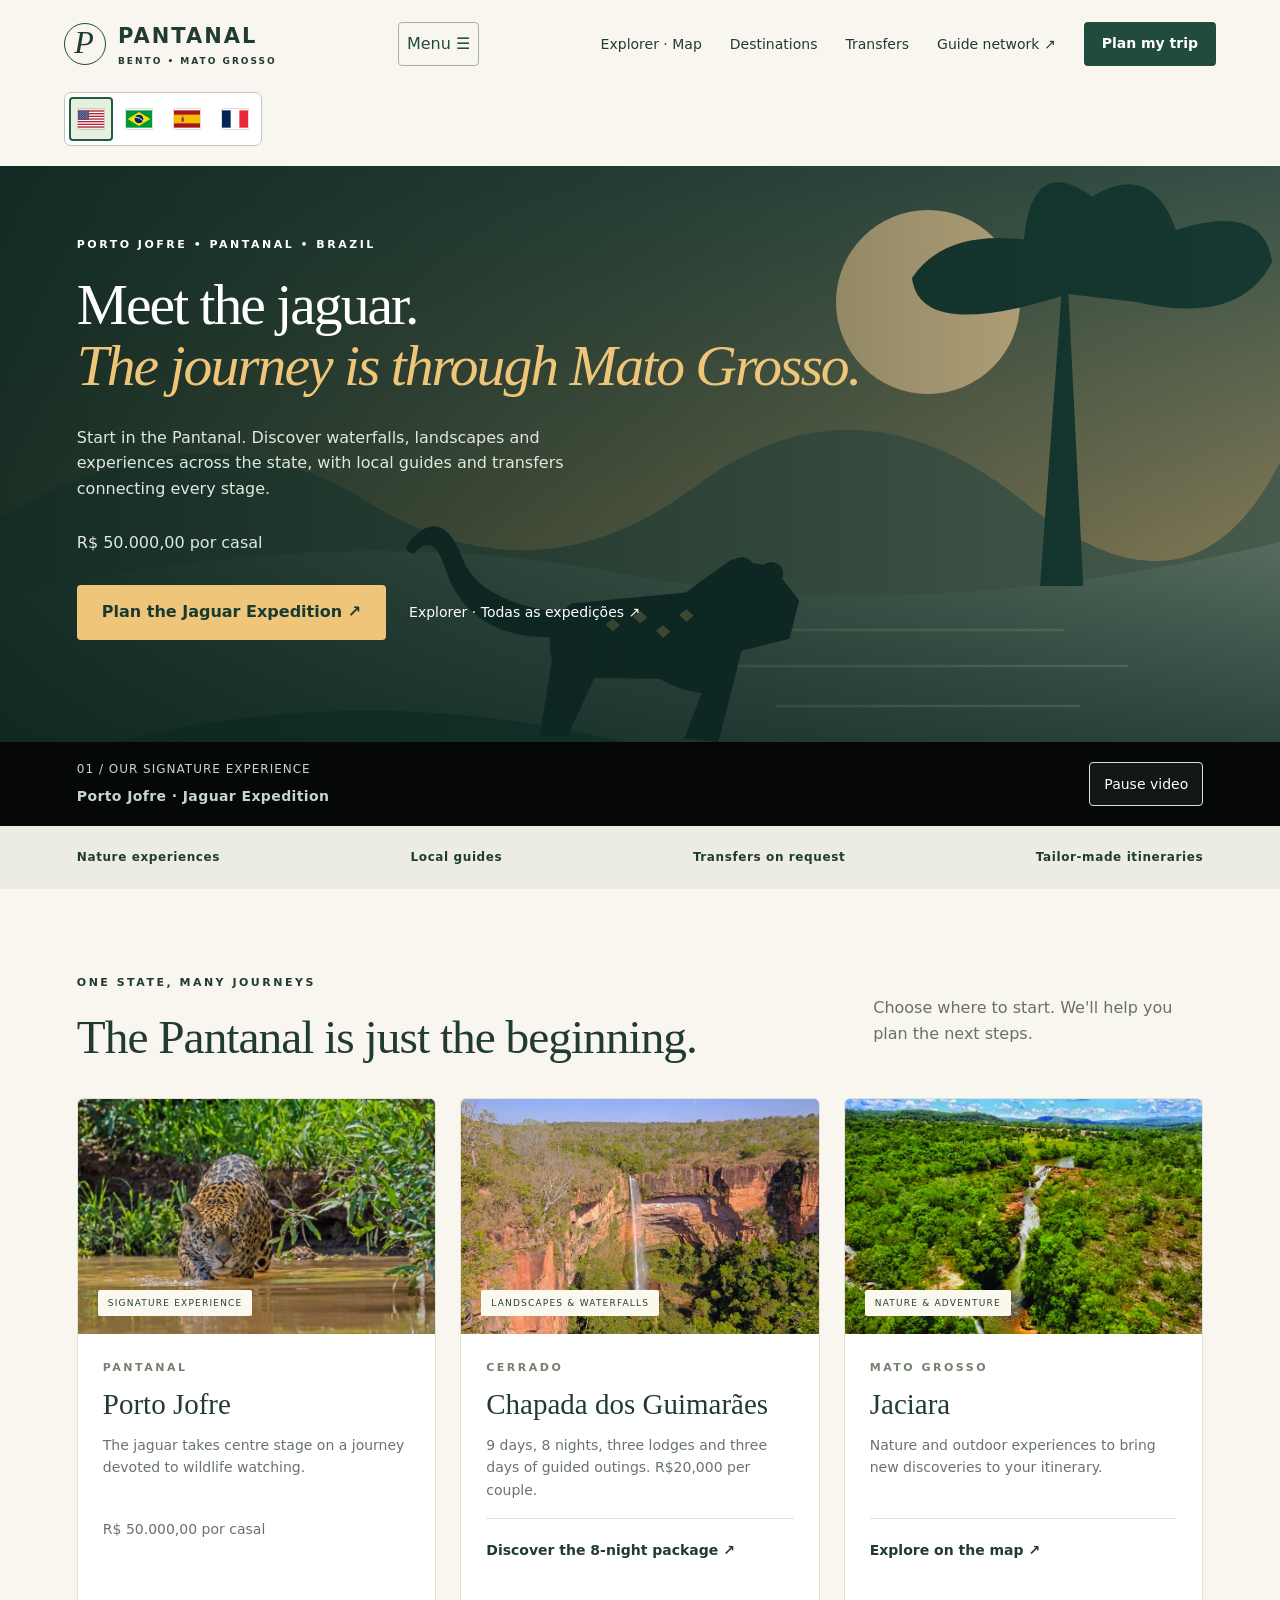
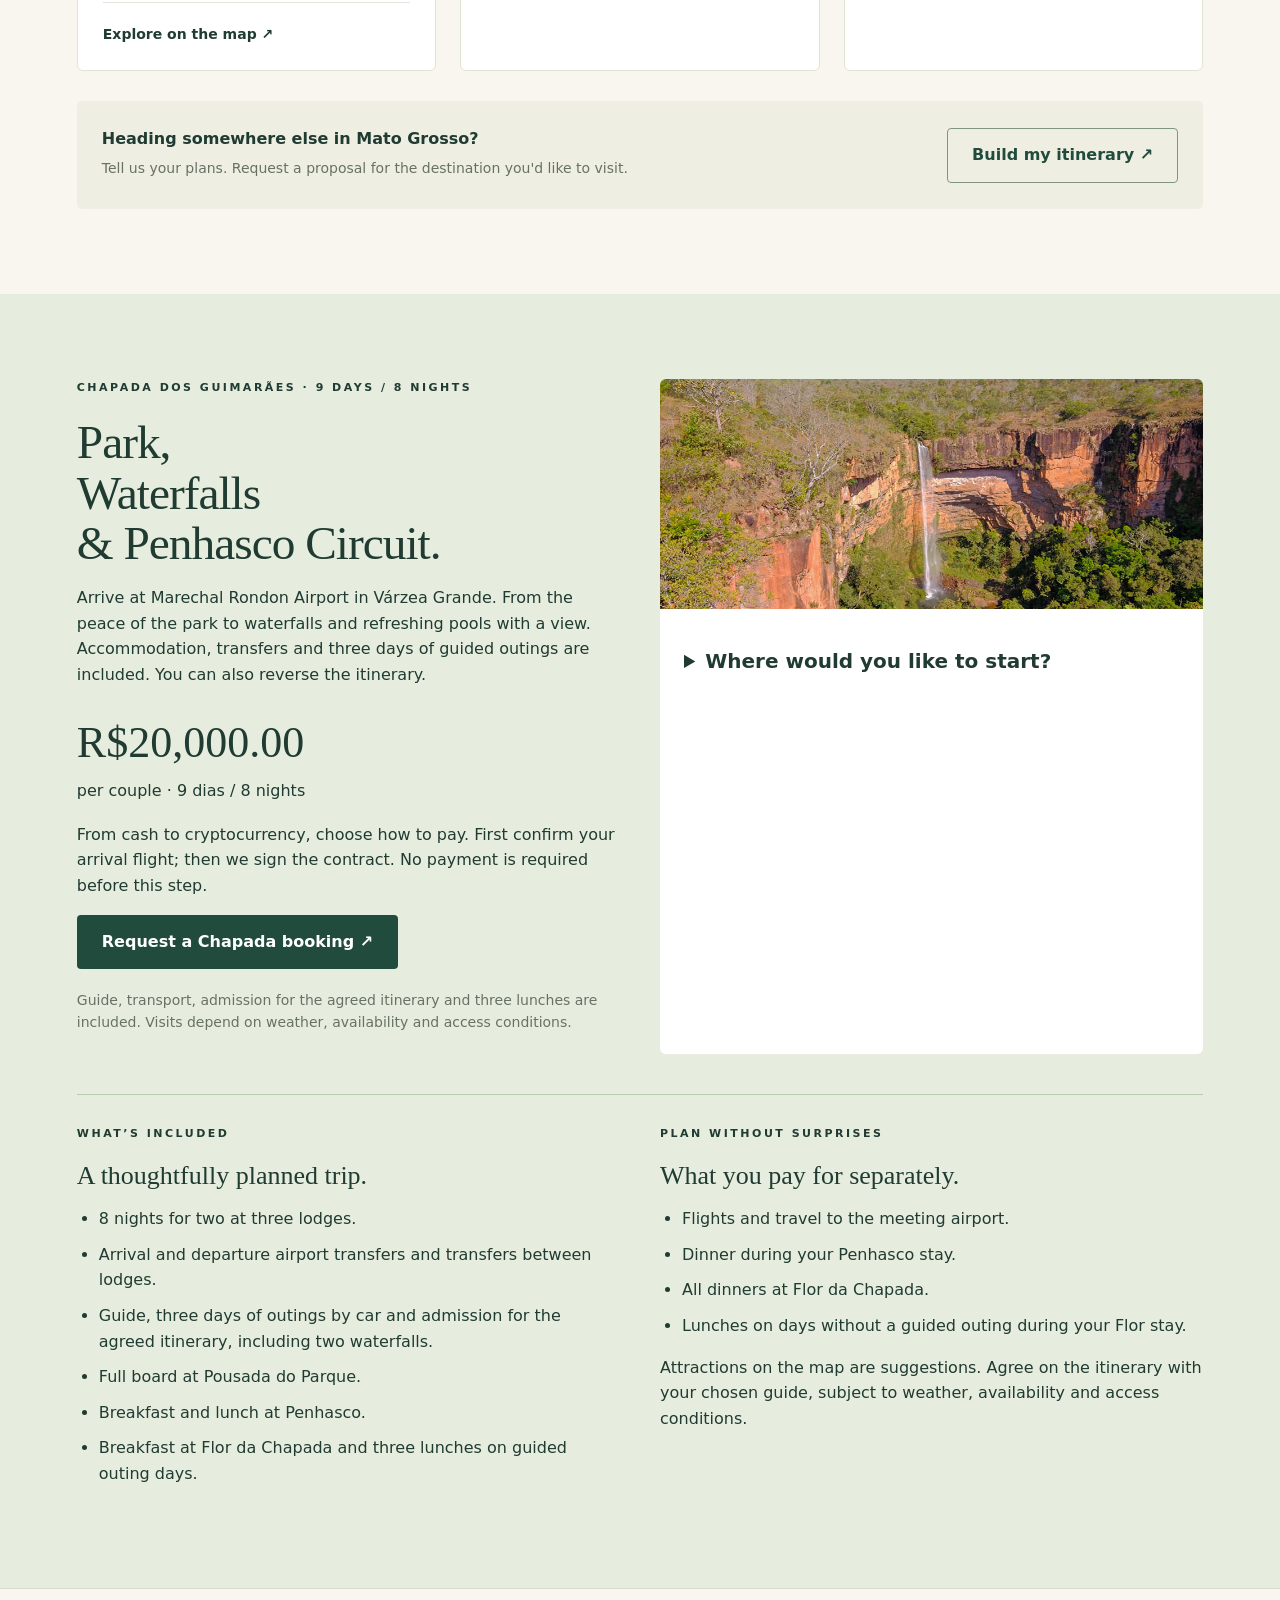
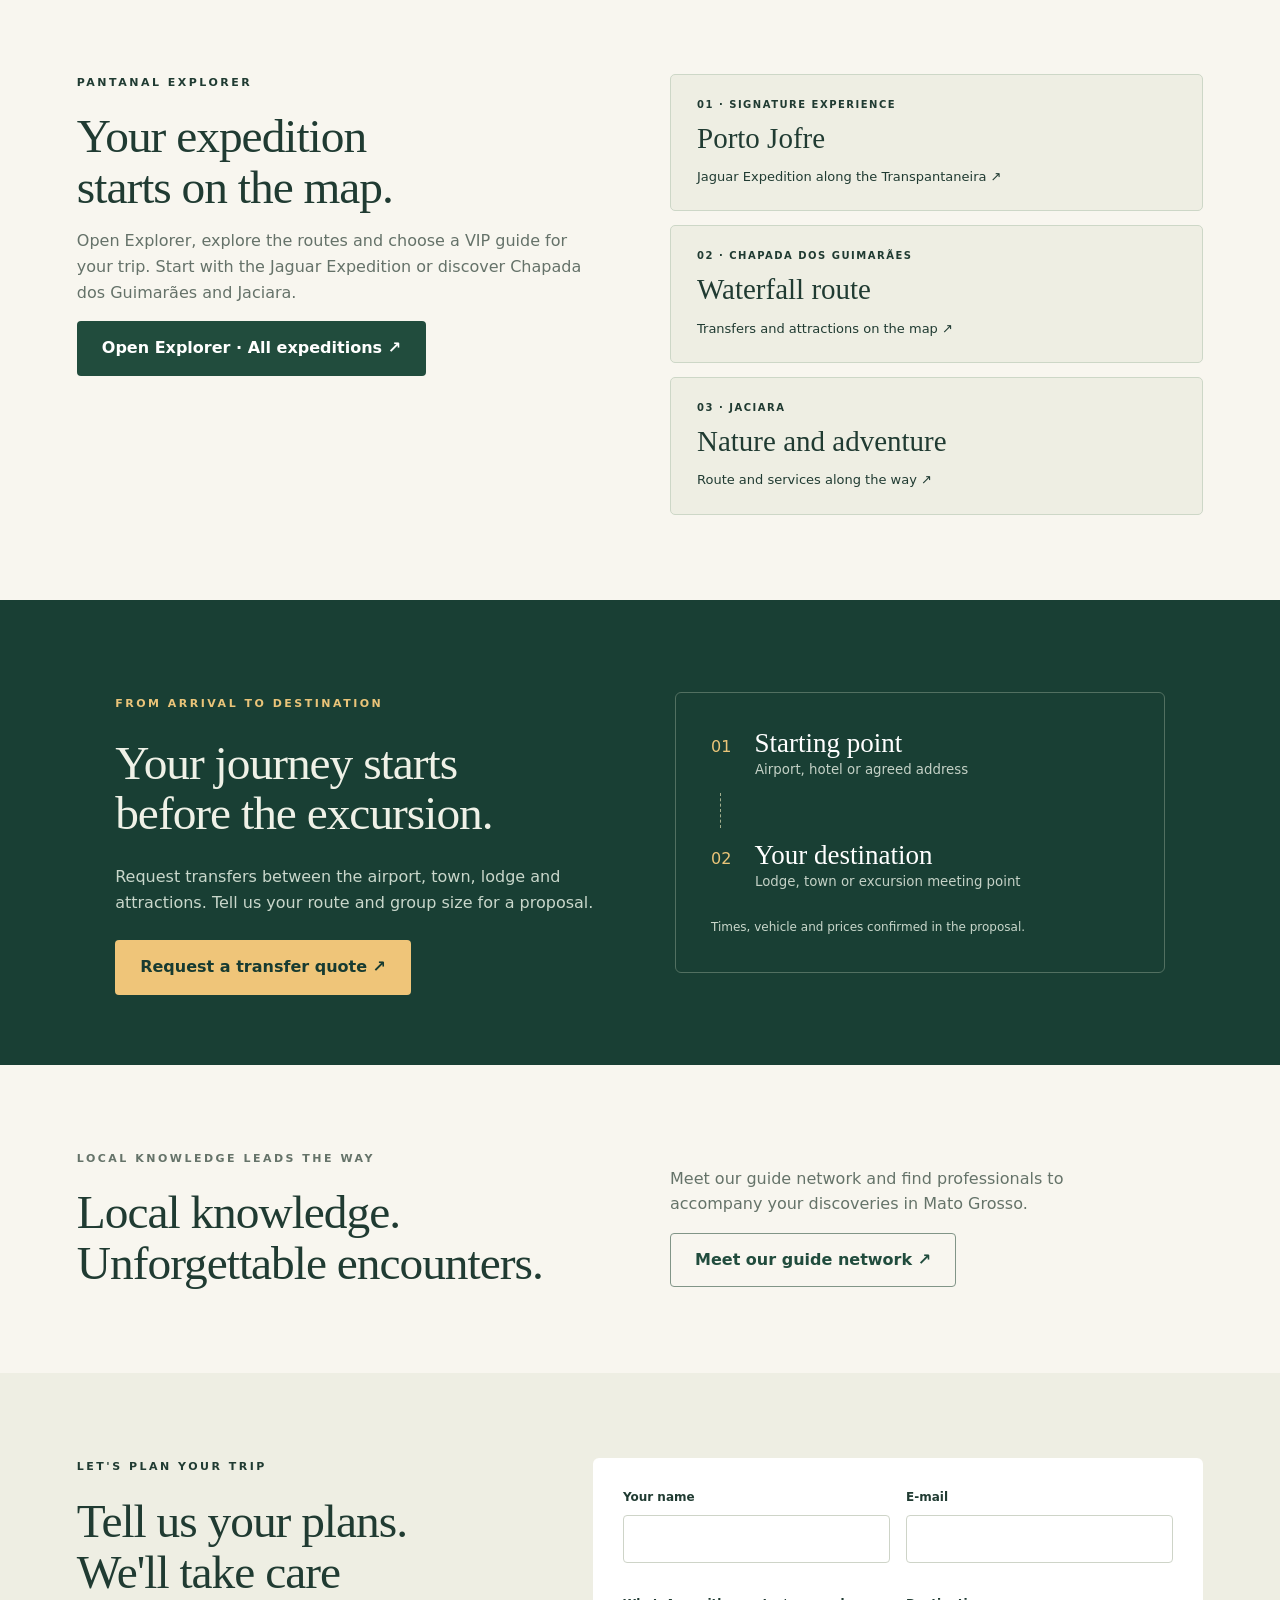
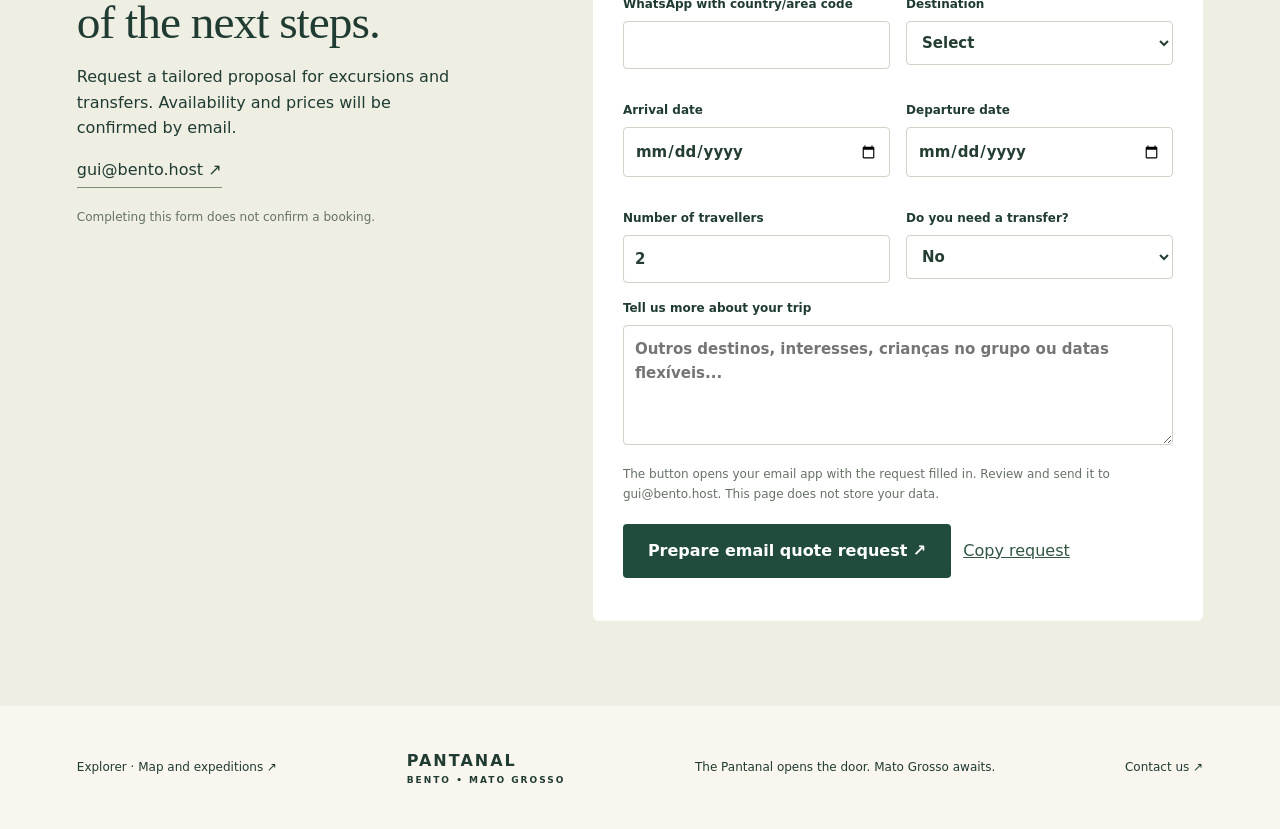
==== commit 7c8056a3: "Add files via upload" ====
--- a/index.html
+++ b/index.html
@@ -1,22 +1,22 @@
 <!doctype html>
-<html lang="pt-BR"><head><meta charset="utf-8"><meta name="viewport" content="width=device-width,initial-scale=1"><title>Pantanal Bento | Sua viagem por Mato Grosso</title><meta name="description" content="Planeje sua viagem a Porto Jofre, Pantanal, Chapada dos Guimarães e Jaciara. Solicite cotação de experiências, guias e traslados em Mato Grosso."><meta name="theme-color" content="#173d34"><link rel="stylesheet" href="assets/pantanal-home/home.css?v=20260925b"><script defer src="js/data/chapada-cachoeiras.js"></script><script defer src="js/chapada-package.js?v=20260925b"></script><script defer src="assets/pantanal-home/home.js?v=20260925b"></script><link rel="stylesheet" href="css/languages.css">
-<script src="js/i18n/translations.js"></script>
-<script src="js/i18n/runtime.js"></script>
+<html lang="en"><head><meta charset="utf-8"><meta name="viewport" content="width=device-width,initial-scale=1"><title>Pantanal Bento | Sua viagem por Mato Grosso</title><meta name="description" content="Planeje sua viagem a Porto Jofre, Pantanal, Chapada dos Guimarães e Jaciara. Solicite cotação de experiências, guias e traslados em Mato Grosso."><meta name="theme-color" content="#173d34"><link rel="stylesheet" href="assets/pantanal-home/home.css?v=20260925b"><script defer src="js/data/chapada-cachoeiras.js"></script><script defer src="js/chapada-package.js?v=20260925b"></script><script defer src="assets/pantanal-home/home.js?v=20260925-prices"></script><link rel="stylesheet" href="css/languages.css?v=20260925-prices">
+<script src="js/i18n/translations.js?v=20260925-prices"></script>
+<script src="js/currency.js?v=20260925-prices"></script><script src="js/i18n/runtime.js?v=20260925-prices"></script>
 <link rel="stylesheet" href="css/chapada-package.css?v=20260925b">
 </head>
 <body><a class="skip" href="#conteudo">Pular para o conteúdo</a><header><a class="brand" href="./" aria-label="Pantanal Bento, início"><span class="mark">P</span><span>PANTANAL<small>BENTO • MATO GROSSO</small></span></a><button class="menu" aria-expanded="false" aria-controls="nav" hidden>Menu ☰</button><nav id="nav" aria-label="Principal"><a href="explorer.html">Explorer · Mapa</a><a href="#destinos">Destinos</a><a href="#traslados">Traslados</a><a href="guias/">Rede de guias ↗</a><a class="button small" href="#cotacao">Planejar minha viagem</a></nav></header>
-<main id="conteudo"><section class="hero"><div class="hero-art" aria-hidden="true"></div><video class="hero-video" id="hero-video" autoplay muted loop playsinline preload="metadata" poster="assets/pantanal-home/pantanal.svg" aria-hidden="true"><source src="assets/videos/capa.mp4" type="video/mp4"></video><div class="hero-shade" aria-hidden="true"></div><div class="hero-content"><p class="eyebrow">PORTO JOFRE • PANTANAL • BRASIL</p><h1>O encontro é com a onça.<br><em>A viagem é por Mato Grosso.</em></h1><p>Comece pelo Pantanal. Descubra cachoeiras, paisagens e experiências pelo estado, com guias locais e o traslado que conecta cada etapa.</p><a class="button gold" href="explorer.html?expedicao=porto-jofre">Montar Expedição Jaguar ↗</a><a class="text-link" href="explorer.html">Explorer · Todas as expedições ↗</a></div><div class="hero-footer"><div class="hero-caption">01 / NOSSA EXPERIÊNCIA PRINCIPAL <strong>Porto Jofre · Expedição da onça-pintada</strong></div><button class="hero-video-toggle" id="hero-video-toggle" type="button" aria-controls="hero-video" hidden>Pausar vídeo</button></div></section>
+<main id="conteudo"><section class="hero"><div class="hero-art" aria-hidden="true"></div><video class="hero-video" id="hero-video" autoplay muted loop playsinline preload="metadata" poster="assets/pantanal-home/pantanal.svg" aria-hidden="true"><source src="assets/videos/capa.mp4" type="video/mp4"></video><div class="hero-shade" aria-hidden="true"></div><div class="hero-content"><p class="eyebrow">PORTO JOFRE • PANTANAL • BRASIL</p><h1>O encontro é com a onça.<br><em>A viagem é por Mato Grosso.</em></h1><p>Comece pelo Pantanal. Descubra cachoeiras, paisagens e experiências pelo estado, com guias locais e o traslado que conecta cada etapa.</p><p class="jaguar-price">R$ 50.000,00 por casal</p><a class="button gold" href="explorer.html?expedicao=porto-jofre">Montar Expedição Jaguar ↗</a><a class="text-link" href="explorer.html">Explorer · Todas as expedições ↗</a></div><div class="hero-footer"><div class="hero-caption">01 / NOSSA EXPERIÊNCIA PRINCIPAL <strong>Porto Jofre · Expedição da onça-pintada</strong></div><button class="hero-video-toggle" id="hero-video-toggle" type="button" aria-controls="hero-video" hidden>Pausar vídeo</button></div></section>
 <div class="intro-strip"><span>Experiências na natureza</span><span>Guias locais</span><span>Traslados sob consulta</span><span>Roteiros personalizados</span></div>
-<section class="section" id="destinos"><div class="section-heading"><div><p class="eyebrow">UM ESTADO, MUITAS VIAGENS</p><h2>O Pantanal é só o começo.</h2></div><p>Escolha por onde começar. Nós ajudamos a organizar os próximos passos.</p></div><div class="cards"><article class="card"><div class="cover pantanal"><span>CARRO-CHEFE</span></div><div class="card-body"><p class="eyebrow">PANTANAL</p><h3>Porto Jofre</h3><p>A onça-pintada é a protagonista de uma viagem dedicada à observação da vida selvagem.</p><a href="explorer.html?expedicao=porto-jofre">Explorar no mapa ↗</a></div></article><article class="card"><div class="cover chapada"><span>PAISAGENS & CACHOEIRAS</span></div><div class="card-body"><p class="eyebrow">CERRADO</p><h3>Chapada dos Guimarães</h3><p>9 dias, 8 noites, três pousadas e três dias de passeios com guia. R$ 20.000,00 por casal.</p><a href="#chapada-pacote">Conhecer o pacote de 8 noites ↗</a></div></article><article class="card"><div class="cover jaciara"><span>NATUREZA & AVENTURA</span></div><div class="card-body"><p class="eyebrow">MATO GROSSO</p><h3>Jaciara</h3><p>Natureza e experiências ao ar livre para incluir novas descobertas no seu roteiro.</p><a href="explorer.html?expedicao=jaciara">Explorar no mapa ↗</a></div></article></div><div class="other"><div><strong>Seu destino é outro lugar de Mato Grosso?</strong><p>Conte para nós. Solicite uma proposta para o destino que você deseja conhecer.</p></div><a class="button outline" href="#cotacao" data-destino="Outro destino em Mato Grosso">Montar meu roteiro ↗</a></div></section>
+<section class="section" id="destinos"><div class="section-heading"><div><p class="eyebrow">UM ESTADO, MUITAS VIAGENS</p><h2>O Pantanal é só o começo.</h2></div><p>Escolha por onde começar. Nós ajudamos a organizar os próximos passos.</p></div><div class="cards"><article class="card"><div class="cover pantanal"><span>CARRO-CHEFE</span></div><div class="card-body"><p class="eyebrow">PANTANAL</p><h3>Porto Jofre</h3><p>A onça-pintada é a protagonista de uma viagem dedicada à observação da vida selvagem.</p><p class="jaguar-price">R$ 50.000,00 por casal</p><a href="explorer.html?expedicao=porto-jofre">Explorar no mapa ↗</a></div></article><article class="card"><div class="cover chapada"><span>PAISAGENS & CACHOEIRAS</span></div><div class="card-body"><p class="eyebrow">CERRADO</p><h3>Chapada dos Guimarães</h3><p>9 dias, 8 noites, três pousadas e três dias de passeios com guia. R$ 20.000,00 por casal.</p><a href="#chapada-pacote">Conhecer o pacote de 8 noites ↗</a></div></article><article class="card"><div class="cover jaciara"><span>NATUREZA & AVENTURA</span></div><div class="card-body"><p class="eyebrow">MATO GROSSO</p><h3>Jaciara</h3><p>Natureza e experiências ao ar livre para incluir novas descobertas no seu roteiro.</p><a href="explorer.html?expedicao=jaciara">Explorar no mapa ↗</a></div></article></div><div class="other"><div><strong>Seu destino é outro lugar de Mato Grosso?</strong><p>Conte para nós. Solicite uma proposta para o destino que você deseja conhecer.</p></div><a class="button outline" href="#cotacao" data-destino="Outro destino em Mato Grosso">Montar meu roteiro ↗</a></div></section>
 
 <section class="section package" id="chapada-pacote" aria-labelledby="package-title">
-<div class="package-intro"><p class="eyebrow">CHAPADA DOS GUIMARÃES · 9 DIAS / 8 NOITES</p><h2 id="package-title">Circuito Parque,<br>Cachoeiras<br>e Penhasco.</h2><p>Chegue ao Aeroporto Marechal Rondon, em Várzea Grande. Da tranquilidade do Parque às cachoeiras, terminando com água fresca e uma bela vista. Hospedagens, traslados e três dias de passeios com guia estão incluídos. Você também pode fazer o circuito na ordem inversa.</p><p class="package-price">R$ 20.000,00 <span>por casal · 9 dias / 8 noites</span></p><p>De dinheiro a criptomoeda: escolha como prefere pagar. Primeiro, confirme seu voo de chegada; depois, assinamos o contrato. Nenhum pagamento é necessário antes dessa etapa.</p><a class="button" href="#cotacao" id="package-quote">Solicitar reserva da Chapada ↗</a><p class="note">Guia, transporte, ingressos do roteiro combinado e três almoços estão incluídos. Atrações sujeitas ao clima, à disponibilidade e às condições de acesso.</p></div>
+<div class="package-intro"><p class="eyebrow">CHAPADA DOS GUIMARÃES · 9 DIAS / 8 NOITES</p><h2 id="package-title">Circuito Parque,<br>Cachoeiras<br>e Penhasco.</h2><p>Chegue ao Aeroporto Marechal Rondon, em Várzea Grande. Da tranquilidade do Parque às cachoeiras, terminando com água fresca e uma bela vista. Hospedagens, traslados e três dias de passeios com guia estão incluídos. Você também pode fazer o circuito na ordem inversa.</p><p class="package-price">R$ 20.000,00 <span>por casal · 9 dias / 8 noites</span></p><p class="fx-note" data-fx-note translate="no"></p><p>De dinheiro a criptomoeda: escolha como prefere pagar. Primeiro, confirme seu voo de chegada; depois, assinamos o contrato. Nenhum pagamento é necessário antes dessa etapa.</p><a class="button" href="#cotacao" id="package-quote">Solicitar reserva da Chapada ↗</a><p class="note">Guia, transporte, ingressos do roteiro combinado e três almoços estão incluídos. Atrações sujeitas ao clima, à disponibilidade e às condições de acesso.</p></div>
 <div class="package-detail"><img src="assets/expedicoes/chapada-dos-guimaraes.jpg" alt="Paisagem da Chapada dos Guimarães" loading="lazy" width="800" height="460"><div class="package-inner"><details class="package-start"><summary>Por onde você quer começar?</summary><label for="package-order">Primeira pousada</label><select id="package-order"><option value="parque">Começar pela Pousada do Parque</option><option value="penhasco">Começar pelo Penhasco</option></select><div id="package-stage-story"></div><div id="package-lodge-info"></div><ol id="package-stays" aria-live="polite"><li><strong>Pousada do Parque</strong><span>2 noites · dias 1 a 3</span></li><li><strong>Flor da Chapada</strong><span>5 noites · dias 3 a 8</span></li><li><strong>Penhasco</strong><span>1 noite · dias 8 a 9</span></li></ol><p>Dia 1: recepção no aeroporto e traslado à primeira pousada. Dia 9: saída da última pousada e retorno ao aeroporto.</p><p>Penhasco: uma parada para aproveitar a vista e o parque aquático. Café da manhã e almoço incluídos; jantar por sua conta.</p><a id="package-map-link" class="button package-map" href="explorer.html?expedicao=chapada&amp;ordem=parque">Explorar o circuito no mapa ↗</a></details></div></div>
 <div class="package-terms"><div><p class="eyebrow">O QUE ACOMPANHA VOCÊ</p><h3>Uma viagem bem cuidada.</h3><ul><li>8 noites para o casal nas três pousadas.</li><li>Traslados de chegada e saída pelo aeroporto e transferências entre as hospedagens.</li><li>Guia, três dias de passeios de carro e ingressos do roteiro combinado, incluindo duas cachoeiras.</li><li>Pensão completa na Pousada do Parque.</li><li>Café da manhã e almoço no Penhasco.</li><li>Café da manhã na Flor da Chapada e três almoços nos dias com o guia.</li></ul></div><div><p class="eyebrow">PARA PLANEJAR SEM SURPRESAS</p><h3>O que fica por sua conta.</h3><ul><li>Passagens aéreas e deslocamento até o aeroporto de encontro.</li><li>Jantar na estadia do Penhasco.</li><li>Todos os jantares na Flor da Chapada.</li><li>Almoços nos dias sem passeio com o guia durante a estadia na Flor.</li></ul><p>As atrações do mapa são sugestões. Você define o roteiro com o guia escolhido, conforme clima, disponibilidade e condições de acesso.</p></div></div>
 </section>
 <section class="section explorer-entry" id="explorer" aria-labelledby="explorer-title"><div><p class="eyebrow">PANTANAL EXPLORER</p><h2 id="explorer-title">Sua expedição<br>começa no mapa.</h2><p>Abra o Explorer, conheça os trajetos e escolha um guia VIP para acompanhar sua viagem. Comece pela Expedição Jaguar ou descubra os roteiros de Chapada dos Guimarães e Jaciara.</p><a class="button" href="explorer.html">Abrir Explorer · Todas as expedições ↗</a></div><div class="explorer-routes" aria-label="Expedições no Explorer"><a href="explorer.html?expedicao=porto-jofre"><span>01 · CARRO-CHEFE</span><strong>Porto Jofre</strong><small>Expedição Jaguar pela Transpantaneira ↗</small></a><a href="explorer.html?expedicao=chapada"><span>02 · CHAPADA DOS GUIMARÃES</span><strong>Rota de cachoeiras</strong><small>Traslado e atrações no mapa ↗</small></a><a href="explorer.html?expedicao=jaciara"><span>03 · JACIARA</span><strong>Natureza e aventura</strong><small>Trajeto e pontos de apoio ↗</small></a></div></section>
 <section class="transfer" id="traslados"><div><p class="eyebrow">DO DESEMBARQUE AO DESTINO</p><h2>Sua viagem começa<br>antes do passeio.</h2><p>Solicite traslado entre aeroporto, cidade, pousada e atrações. Informe o trajeto e o tamanho do grupo para receber uma proposta.</p><a class="button gold" href="#cotacao" id="transfer-link">Cotar meu traslado ↗</a></div><div class="route"><span>01 <strong>Origem</strong><small>Aeroporto, hotel ou endereço combinado</small></span><div class="route-line"></div><span>02 <strong>Seu destino</strong><small>Pousada, cidade ou ponto de partida do passeio</small></span><p>Horários, veículo e valores confirmados na proposta.</p></div></section>
 <section class="section guide"><div><p class="eyebrow">QUEM CONHECE, GUIA</p><h2>Conhecimento local.<br>Encontros que ficam.</h2></div><div><p>Conheça nossa rede de guias e encontre profissionais para acompanhar suas descobertas por Mato Grosso.</p><a class="button outline" href="guias/">Conhecer a rede de guias ↗</a></div></section>
-<section class="quote section" id="cotacao"><div class="quote-intro"><p class="eyebrow">VAMOS PLANEJAR?</p><h2>Conte seu plano.<br>A gente cuida<br>dos próximos passos.</h2><p>Solicite uma proposta personalizada de passeios e traslados. A disponibilidade e os valores serão confirmados por e-mail.</p><a href="mailto:gui@bento.host">gui@bento.host ↗</a><p class="note">Preencher este formulário não confirma uma reserva.</p></div><form id="quote-form"><div class="fields"><label>Seu nome<input name="nome" autocomplete="name" required maxlength="100"></label><label>E-mail<input name="email" type="email" autocomplete="email" required maxlength="150"></label><label>WhatsApp com DDD<input name="telefone" type="tel" autocomplete="tel" required maxlength="35"></label><label>Destino<select name="destino" id="destination" required><option value="">Selecione</option><option>Porto Jofre — Onça-pintada</option><option>Chapada dos Guimarães</option><option>Jaciara</option><option>Outro destino em Mato Grosso</option><option>Somente traslado</option></select></label><label>Data de chegada<input type="date" name="chegada" id="arrival"></label><label>Data de saída<input type="date" name="saida" id="departure"></label><label>Quantidade de pessoas<input name="pessoas" type="number" min="1" max="200" value="2" required></label><label>Precisa de traslado?<select name="traslado" id="transfer"><option>Não</option><option>Sim</option><option>Ainda não sei</option></select></label></div><div id="transfer-fields" class="fields"><label>Origem do traslado<input name="origem" maxlength="200" placeholder="Ex.: Aeroporto de Cuiabá"></label><label>Destino do traslado<input name="destino_traslado" maxlength="200" placeholder="Cidade, pousada ou atração"></label></div><div id="package-fields" hidden><p><strong>Circuito Parque, Cachoeiras e Penhasco · R$ 20.000,00 por casal</strong></p><label>Ordem das hospedagens<select name="ordem_chapada" id="quote-order" disabled><option value="parque">Pousada do Parque → Flor da Chapada → Penhasco</option><option value="penhasco">Penhasco → Flor da Chapada → Pousada do Parque</option></select></label><p class="note">Hospedagens, traslados, guia, três dias de passeios de carro, ingressos e três almoços incluídos. Data de chegada provisória até a confirmação do voo. Contrato após a confirmação do número do voo; nenhum pagamento é necessário antes dessa etapa.</p></div><label>Conte mais sobre sua viagem<textarea name="observacoes" rows="4" maxlength="1500" placeholder="Outros destinos, interesses, crianças no grupo ou datas flexíveis..."></textarea></label><p class="note">O botão abre seu aplicativo de e-mail com o pedido preenchido. Revise e envie para gui@bento.host. Os dados não são armazenados nesta página.</p><button class="button" type="submit">Preparar cotação por e-mail ↗</button><button class="copy" type="button" id="copy">Copiar pedido</button><p id="status" role="status" aria-live="polite"></p><textarea id="fallback" aria-label="Pedido pronto para copiar" readonly hidden></textarea><noscript><p>Ative o JavaScript para preencher o pedido automaticamente ou envie os detalhes para <a href="mailto:gui@bento.host">gui@bento.host</a>.</p></noscript></form></section></main>
+<section class="quote section" id="cotacao"><div class="quote-intro"><p class="eyebrow">VAMOS PLANEJAR?</p><h2>Conte seu plano.<br>A gente cuida<br>dos próximos passos.</h2><p>Solicite uma proposta personalizada de passeios e traslados. A disponibilidade e os valores serão confirmados por e-mail.</p><a href="mailto:gui@bento.host">gui@bento.host ↗</a><p class="note">Preencher este formulário não confirma uma reserva.</p></div><form id="quote-form"><div class="fields"><label>Seu nome<input name="nome" autocomplete="name" required maxlength="100"></label><label>E-mail<input name="email" type="email" autocomplete="email" required maxlength="150"></label><label>WhatsApp com DDD<input name="telefone" type="tel" autocomplete="tel" required maxlength="35"></label><label>Destino<select name="destino" id="destination" required><option value="">Selecione</option><option>Porto Jofre — Onça-pintada</option><option>Chapada dos Guimarães</option><option>Jaciara</option><option>Outro destino em Mato Grosso</option><option>Somente traslado</option></select></label><label>Data de chegada<input type="date" name="chegada" id="arrival"></label><label>Data de saída<input type="date" name="saida" id="departure"></label><label>Quantidade de pessoas<input name="pessoas" type="number" min="1" max="200" value="2" required></label><label>Precisa de traslado?<select name="traslado" id="transfer"><option>Não</option><option>Sim</option><option>Ainda não sei</option></select></label></div><div id="transfer-fields" class="fields"><label>Origem do traslado<input name="origem" maxlength="200" placeholder="Ex.: Aeroporto de Cuiabá"></label><label>Destino do traslado<input name="destino_traslado" maxlength="200" placeholder="Cidade, pousada ou atração"></label></div><p id="jaguar-price-note" class="jaguar-price" hidden>Expedição Jaguar — R$ 50.000,00 por casal</p><div id="package-fields" hidden><p><strong>Circuito Parque, Cachoeiras e Penhasco · R$ 20.000,00 por casal</strong></p><label>Ordem das hospedagens<select name="ordem_chapada" id="quote-order" disabled><option value="parque">Pousada do Parque → Flor da Chapada → Penhasco</option><option value="penhasco">Penhasco → Flor da Chapada → Pousada do Parque</option></select></label><p class="note">Hospedagens, traslados, guia, três dias de passeios de carro, ingressos e três almoços incluídos. Data de chegada provisória até a confirmação do voo. Contrato após a confirmação do número do voo; nenhum pagamento é necessário antes dessa etapa.</p></div><label>Conte mais sobre sua viagem<textarea name="observacoes" rows="4" maxlength="1500" placeholder="Outros destinos, interesses, crianças no grupo ou datas flexíveis..."></textarea></label><p class="note">O botão abre seu aplicativo de e-mail com o pedido preenchido. Revise e envie para gui@bento.host. Os dados não são armazenados nesta página.</p><button class="button" type="submit">Preparar cotação por e-mail ↗</button><button class="copy" type="button" id="copy">Copiar pedido</button><p id="status" role="status" aria-live="polite"></p><textarea id="fallback" aria-label="Pedido pronto para copiar" readonly hidden></textarea><noscript><p>Ative o JavaScript para preencher o pedido automaticamente ou envie os detalhes para <a href="mailto:gui@bento.host">gui@bento.host</a>.</p></noscript></form></section></main>
 <footer><a href="explorer.html">Explorer · Mapa e expedições ↗</a><a class="brand" href="./">PANTANAL <small>BENTO • MATO GROSSO</small></a><p>O Pantanal abre as portas. Mato Grosso espera por você.</p><a href="mailto:gui@bento.host">Fale com a gente ↗</a></footer></body></html>
 
--- a/css/languages.css
+++ b/css/languages.css
@@ -1 +1 @@
-.language-switcher{display:inline-flex!important;align-items:center;gap:6px;margin:0!important;flex-shrink:0;font:14px/1.3 system-ui,sans-serif;color:#173d34;background:#f8f6ef;border:1px solid #b6c5b6;border-radius:6px;padding:5px 8px;max-width:100%;position:relative;z-index:5}.language-switcher select{font:inherit;color:inherit;background:transparent;border:0;min-width:100px;max-width:145px;width:auto;padding:5px 18px 5px 3px;margin:0;cursor:pointer;letter-spacing:normal}.language-switcher select:focus-visible{outline:2px solid #b7832a;outline-offset:2px}.topbar .language-switcher{padding:2px 6px}.topbar .language-switcher select{padding-top:3px;padding-bottom:3px}header{flex-wrap:wrap}html:not([lang="pt-BR"]) .hero-content{max-width:1080px}html:not([lang="pt-BR"]) h1{font-size:clamp(34px,4.5vw,64px)}html[lang="hi"] h1,html[lang="hi"] h2,html[lang="hi"] h3,html[lang="ja"] h1,html[lang="ja"] h2,html[lang="ja"] h3{font-family:system-ui,sans-serif;line-height:1.4;letter-spacing:0}html[lang="ja"] .eyebrow,html[lang="hi"] .eyebrow{letter-spacing:.4px}.route-bar-actions{flex-wrap:wrap}button,a.button,.action-button{overflow-wrap:anywhere}html[lang="de"] .bottom-menu{flex-wrap:wrap}@media(max-width:850px){header>.language-switcher{margin-left:auto!important}header>#nav{order:5}header .menu{order:3}header .brand{font-size:17px}.hero-caption{max-width:calc(100% - 150px)}.route-bar{gap:8px}.route-bar-actions{gap:5px}.topbar{gap:6px}.topbar .logo{font-size:15px}.topbar .language-switcher select{min-width:85px;max-width:115px;font-size:12px}}@media(max-width:420px){header .brand{font-size:15px;gap:7px}header .brand .mark{width:30px;height:30px;font-size:23px}header>.language-switcher{padding:3px}.language-switcher select{min-width:75px;max-width:105px}header{gap:10px}html[lang="hi"] .hero-caption,html[lang="ja"] .hero-caption{font-size:9px}}
+.language-switcher{display:inline-flex!important;align-items:center;gap:4px;margin:0!important;flex-shrink:0;padding:4px;background:#fff;border:1px solid #bdcabb;border-radius:7px;position:relative;z-index:5;max-width:100%}.language-switcher button{display:inline-flex;align-items:center;justify-content:center;width:44px;height:44px;min-width:44px;margin:0;padding:7px;border:2px solid transparent;border-radius:4px;background:transparent;cursor:pointer;line-height:1}.language-switcher button svg{display:block;width:28px;height:20px;border-radius:1px;box-shadow:0 0 0 1px #0002}.language-switcher button:hover{background:#edf2e8}.language-switcher button[aria-pressed="true"]{border-color:#215d45;background:#e7efdf}.language-switcher button:focus-visible{outline:3px solid #bd872d;outline-offset:2px}header{flex-wrap:wrap}html:not([lang="pt-BR"]) .hero-content{max-width:1080px}html:not([lang="pt-BR"]) h1{font-size:clamp(34px,4.5vw,64px)}.route-bar-actions{flex-wrap:wrap}button,a.button,.action-button{overflow-wrap:anywhere}.topbar{flex-wrap:wrap}.topbar .language-switcher{margin-left:auto!important}@media(max-width:850px){header>.language-switcher{margin-left:auto!important}header>#nav{order:5}header .menu{order:3}header .brand{font-size:17px}.route-bar{gap:8px}.route-bar-actions{gap:5px}.topbar{gap:6px}.topbar .logo{font-size:15px}}@media(max-width:420px){header .brand{font-size:15px;gap:7px}header .brand .mark{width:30px;height:30px;font-size:23px}header{gap:10px}.language-switcher{gap:0;padding:2px}}
--- a/css/chapada-package.css
+++ b/css/chapada-package.css
@@ -0,0 +1,6 @@
+.chapada-mode #panel-content{font-size:16px;line-height:1.55}.chapada-mode #panel-content h2{line-height:1.18}.chapada-mode #panel-content label{display:block;margin-top:18px;font-weight:650}.chapada-mode #panel-content select,.chapada-mode #panel-content input{width:100%;min-width:0;padding:12px;font:inherit;margin:8px 0 14px;border:1px solid #bccbb8;border-radius:5px;background:#fff;color:#203b32}.chapada-mode #panel-content .action-button{margin:8px 8px 8px 0;white-space:normal}.chapada-mode .package-start{border:1px solid #c9d4c2;padding:15px;border-radius:6px;background:#f3f6ee}.chapada-mode summary{cursor:pointer;font-weight:700;min-height:44px;padding:10px 0}.chapada-mode .lodge-detail{border-bottom:1px solid #ced8c8;padding:8px 0}.chapada-mode .lodge-detail p,.chapada-mode .lodge-detail dl{font-size:14px}.chapada-mode .lodge-detail dt{font-weight:700}.chapada-mode .lodge-detail dd{margin:0 0 12px;overflow-wrap:anywhere}.chapada-mode .lodge-links{display:flex;gap:16px;flex-wrap:wrap}.chapada-mode .lodge-detail a{text-decoration:underline}.package-legs,.package-attractions{list-style:none;padding:0}.package-legs li{border-bottom:1px solid #d0dbc9;padding:16px 0}.package-legs span{display:block;margin:6px 0}.package-legs a{font-size:14px;text-decoration:underline}.package-attractions li{margin:8px 0}.package-attractions .attraction-item{width:100%;font:inherit;text-align:left;padding:12px;border:1px solid #cfdbca;border-radius:4px;background:#f4f7ef;color:#203b32}.package-attractions span{display:block;font-size:14px}.chapada-mode #panel-content .small-note{font-size:14px}.chapada-mode .chapada-bottom-menu button{min-width:0}.chapada-mode #info-panel{padding-bottom:95px}@media(max-width:620px){.chapada-mode .route-bar{max-height:160px;overflow:auto}.chapada-mode .route-bar strong{font-size:16px}.chapada-mode .chapada-bottom-menu button span{font-size:12px}.chapada-mode #info-panel{max-width:100%;width:100%}}
+/* Circuito: capítulos da viagem e proposta comercial. */
+.circuit-panel-cover{margin:-4px -4px 24px;padding:30px 24px;background:#163b32;color:#fff;border-radius:8px;border-bottom:5px solid #d9ad59}.circuit-panel-cover .eyebrow{color:#e9c787;font-size:12px}.circuit-panel-cover h2{font:38px/1.1 Georgia,serif!important;letter-spacing:-1px;color:#fff;margin:14px 0}.circuit-panel-cover p{color:#e0e9df;font-size:16px}.circuit-price-tag{display:inline-block;border-top:1px solid #668274;padding-top:14px;font-weight:700;color:#f4d8a4}.circuit-stages{display:grid;gap:16px;margin:24px 0}.circuit-stage{padding:24px;border:1px solid #cbd7c3;border-left:5px solid #254f3b;border-radius:5px;background:#fff}.stage-top{display:flex;justify-content:space-between;gap:12px;font-size:12px;font-weight:750;letter-spacing:.5px;text-transform:uppercase;color:#41604b}.stage-top span:last-child{white-space:nowrap}.circuit-stage h3{font:28px/1.15 Georgia,serif!important;margin:18px 0 12px;color:#163b32}.circuit-stage p{font-size:16px;line-height:1.6}.circuit-stage.waterfall{border-left-color:#257a90}.circuit-stage.sun{border-left-color:#c38a27;background:#fffaf0}.stage-meal{border-top:1px solid #d8e1d2;padding-top:14px;font-weight:650;font-size:14px;line-height:1.6}.circuit-route-caption{font-weight:650;padding:18px 0}.meal-note{padding:14px;background:#edf3e7;border-radius:4px;margin:14px 0}.meal-note p{margin-bottom:0}.circuit-base{padding:18px;background:#e8f2f3;border-left:4px solid #257a90;margin:20px 0}.circuit-base span{display:block;margin-top:6px;font-size:14px}.circuit-total{padding:25px;background:#183f34;color:#fff;border-radius:7px;margin:28px 0}.circuit-total>span{display:block;font-size:12px;letter-spacing:1.5px;color:#e9c787}.circuit-total>strong{display:block;font:42px/1.2 Georgia,serif;margin:14px 0;letter-spacing:-1px}.circuit-total p{font-size:15px;line-height:1.6;color:#e0e9df;margin-bottom:0}.payment-methods{display:flex;flex-wrap:wrap;gap:8px;margin:18px 0}.payment-methods span{padding:8px 12px;border:1px solid #bdcdb5;border-radius:4px;font-size:14px;background:#f2f5ed}.flight-contract{padding:22px;background:#f3f3e9;border:1px solid #d5d9c8;border-radius:7px;margin:26px 0}.flight-contract h3{font:26px/1.2 Georgia,serif;margin-top:0}.flight-contract ol{padding-left:20px}.flight-contract li{padding-left:5px;margin:14px 0;line-height:1.6}.flight-contract details{border-top:1px solid #c8d2bf;margin-top:20px;padding-top:8px}.chapada-mode #panel-content .flight-check{display:flex;gap:12px;font-weight:400;align-items:flex-start;line-height:1.5}.chapada-mode #panel-content .flight-check input{width:20px;height:20px;margin:3px 0 0;flex-shrink:0}.flight-status{font-size:15px;line-height:1.6;padding:0 0 12px;border-bottom:1px solid #d1daca}.guide-profile-link{text-decoration:underline;font-weight:650}.chapada-mode #panel-content .small-note{line-height:1.6}.chapada-mode #request-package{width:100%;font-size:16px;padding:15px}.package .circuit-stage{padding:18px}.package .circuit-stage h3{font-size:25px!important}.package .stage-top{font-size:12px}.package .circuit-stages{margin-top:20px}.package .meal-note strong{font-size:14px}@media(max-width:420px){.circuit-panel-cover{padding:24px 18px}.circuit-panel-cover h2{font-size:32px!important}.circuit-stage{padding:18px}.stage-top{flex-wrap:wrap}.circuit-total>strong{font-size:36px}.flight-contract{padding:18px}}
+
+/* Traslado: escolha direta, sem acordeão ou apresentação comercial. */
+.transfer-choices{border:0;padding:0;margin:22px 0;display:grid;grid-template-columns:1fr 1fr;gap:12px}.transfer-sr{position:absolute;width:1px;height:1px;overflow:hidden;clip-path:inset(50%)}.chapada-mode #panel-content .transfer-choice{display:flex;align-items:flex-start;gap:10px;margin:0;padding:18px 14px;border:2px solid #c8d4c1;border-radius:7px;background:#fff;cursor:pointer;font-weight:400;min-width:0}.chapada-mode #panel-content .transfer-choice.selected{border-color:#215d45;background:#edf5e9;box-shadow:inset 0 0 0 1px #215d45}.chapada-mode #panel-content .transfer-choice:focus-within{outline:3px solid #c39743;outline-offset:3px}.chapada-mode #panel-content .transfer-choice input{width:18px;height:18px;flex:0 0 18px;margin:5px 0;accent-color:#215d45}.transfer-choice-content{display:flex;flex-direction:column;gap:10px;min-width:0}.transfer-choice-content strong{font:23px/1.18 Georgia,serif}.transfer-choice-content>span:not(.transfer-nights){font-size:15px;line-height:1.45}.transfer-nights{font-size:16px;font-weight:750;color:#215d45}.transfer-choice-content small{font-size:14px;line-height:1.5;color:#465c4b}.transfer-sequence{font-size:14px;line-height:1.6;border-bottom:1px solid #d3ddcd;padding-bottom:18px}.transfer-included{border-left:4px solid #215d45;padding:14px 16px;background:#edf3e8}.transfer-included p{margin:8px 0 0}.transfer-guide-note{font-size:15px;line-height:1.65;margin:18px 0}.transfer-leg-actions{display:flex;align-items:center;gap:10px;flex-wrap:wrap}@media(max-width:380px){.transfer-choices{grid-template-columns:1fr}.chapada-mode #panel-content .transfer-choice{padding:16px}.transfer-choice-content{gap:6px}}
